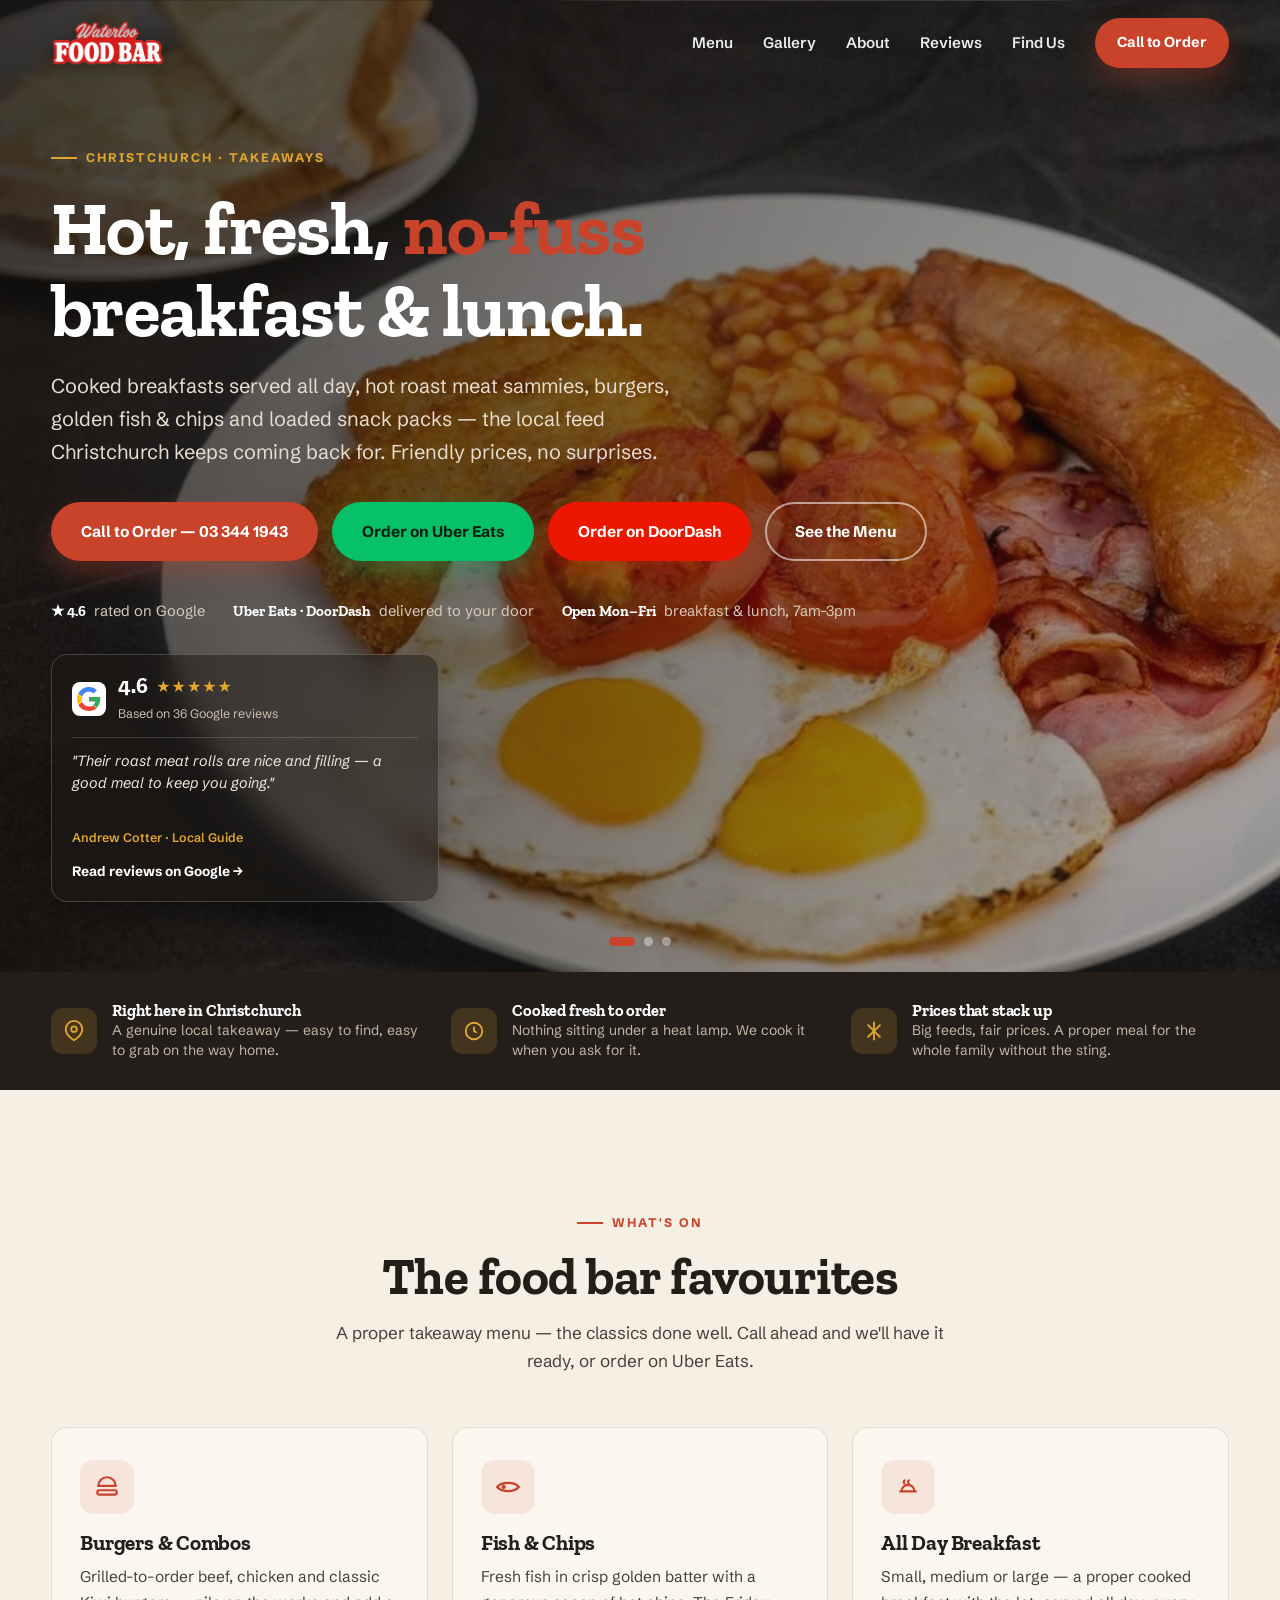
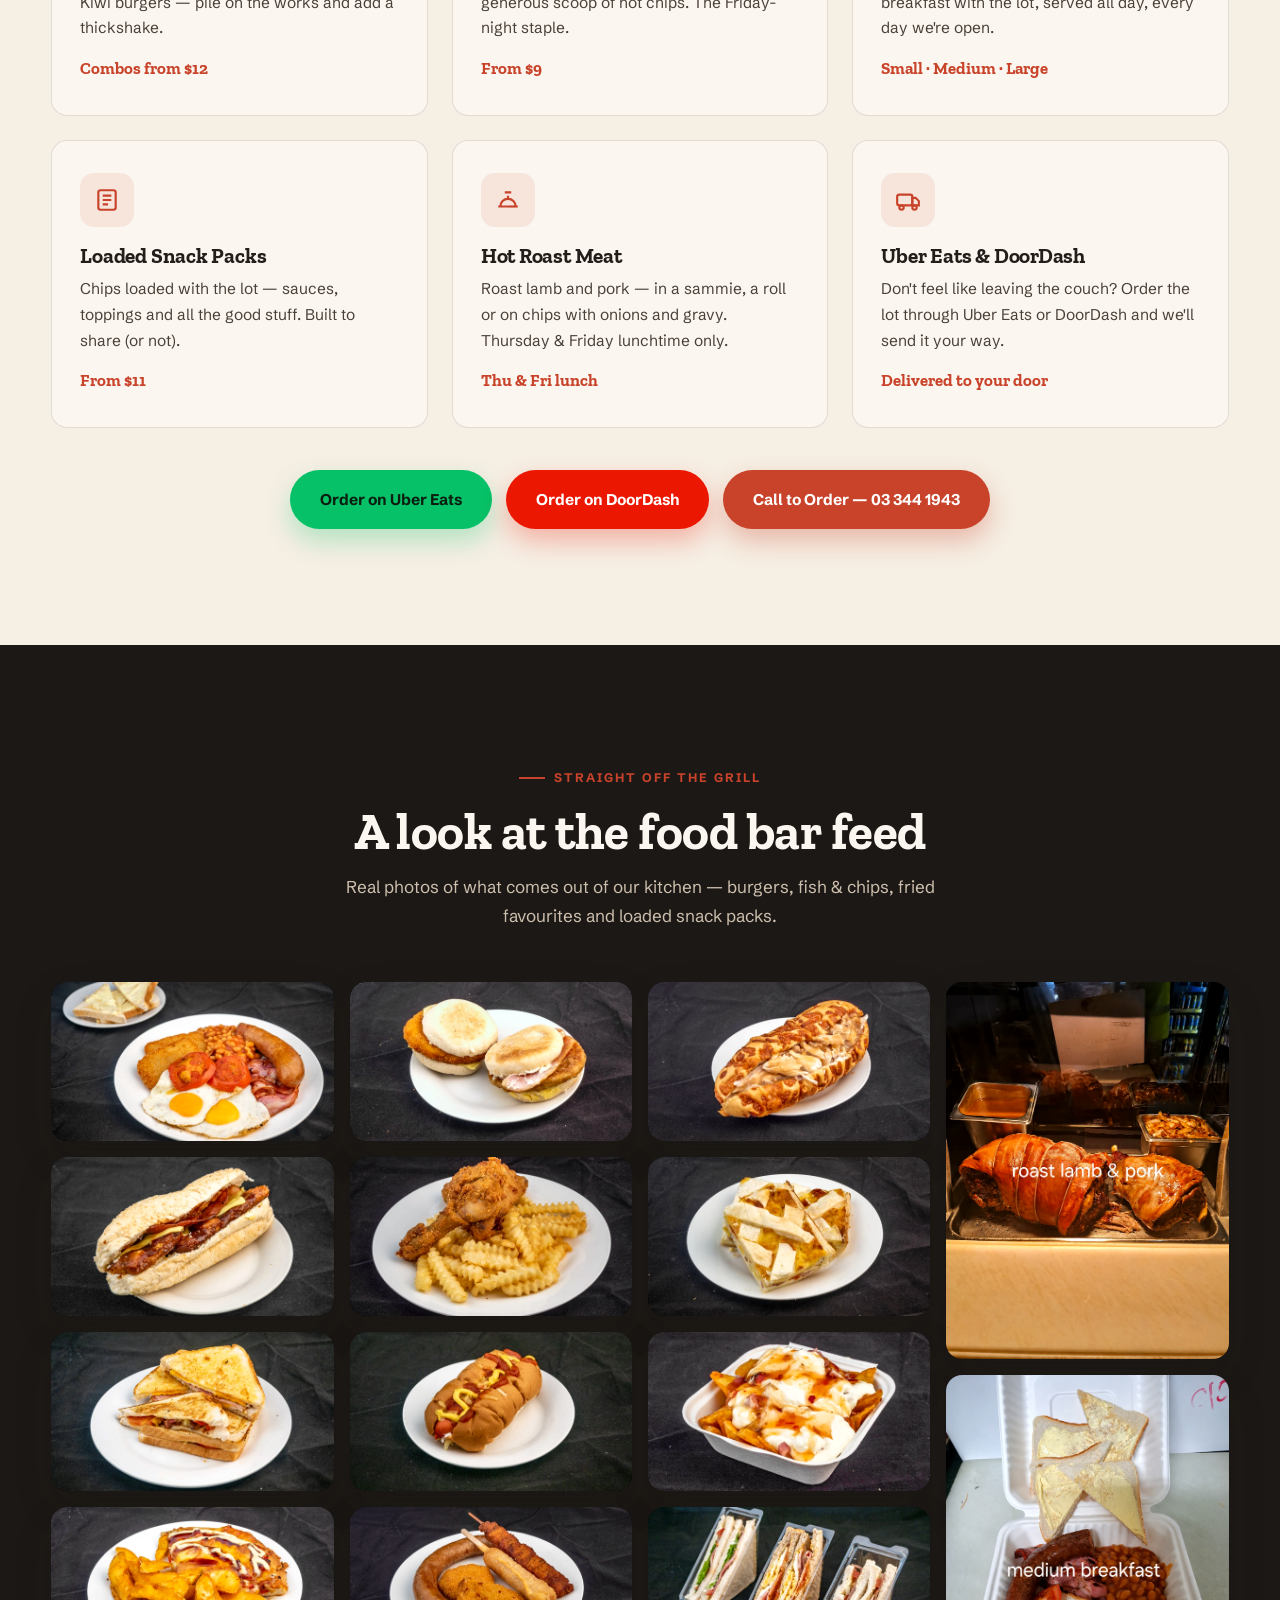
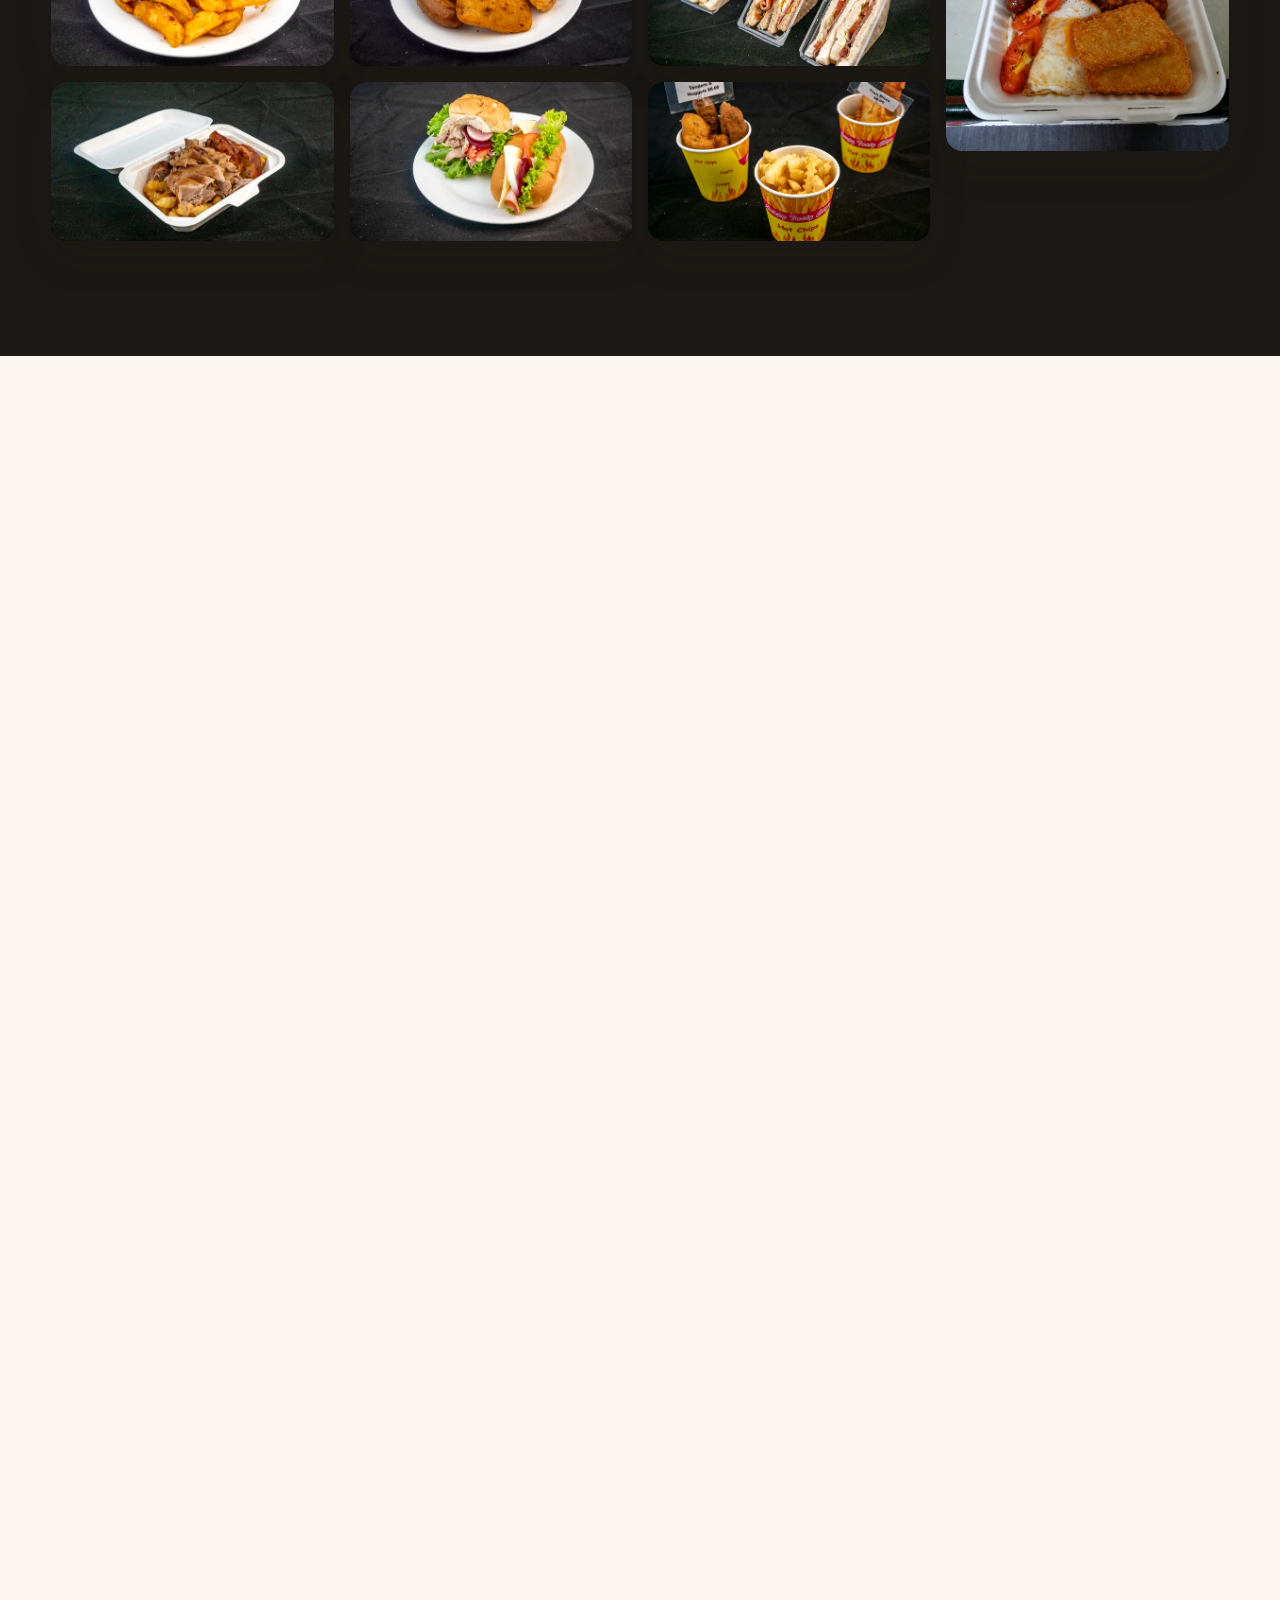
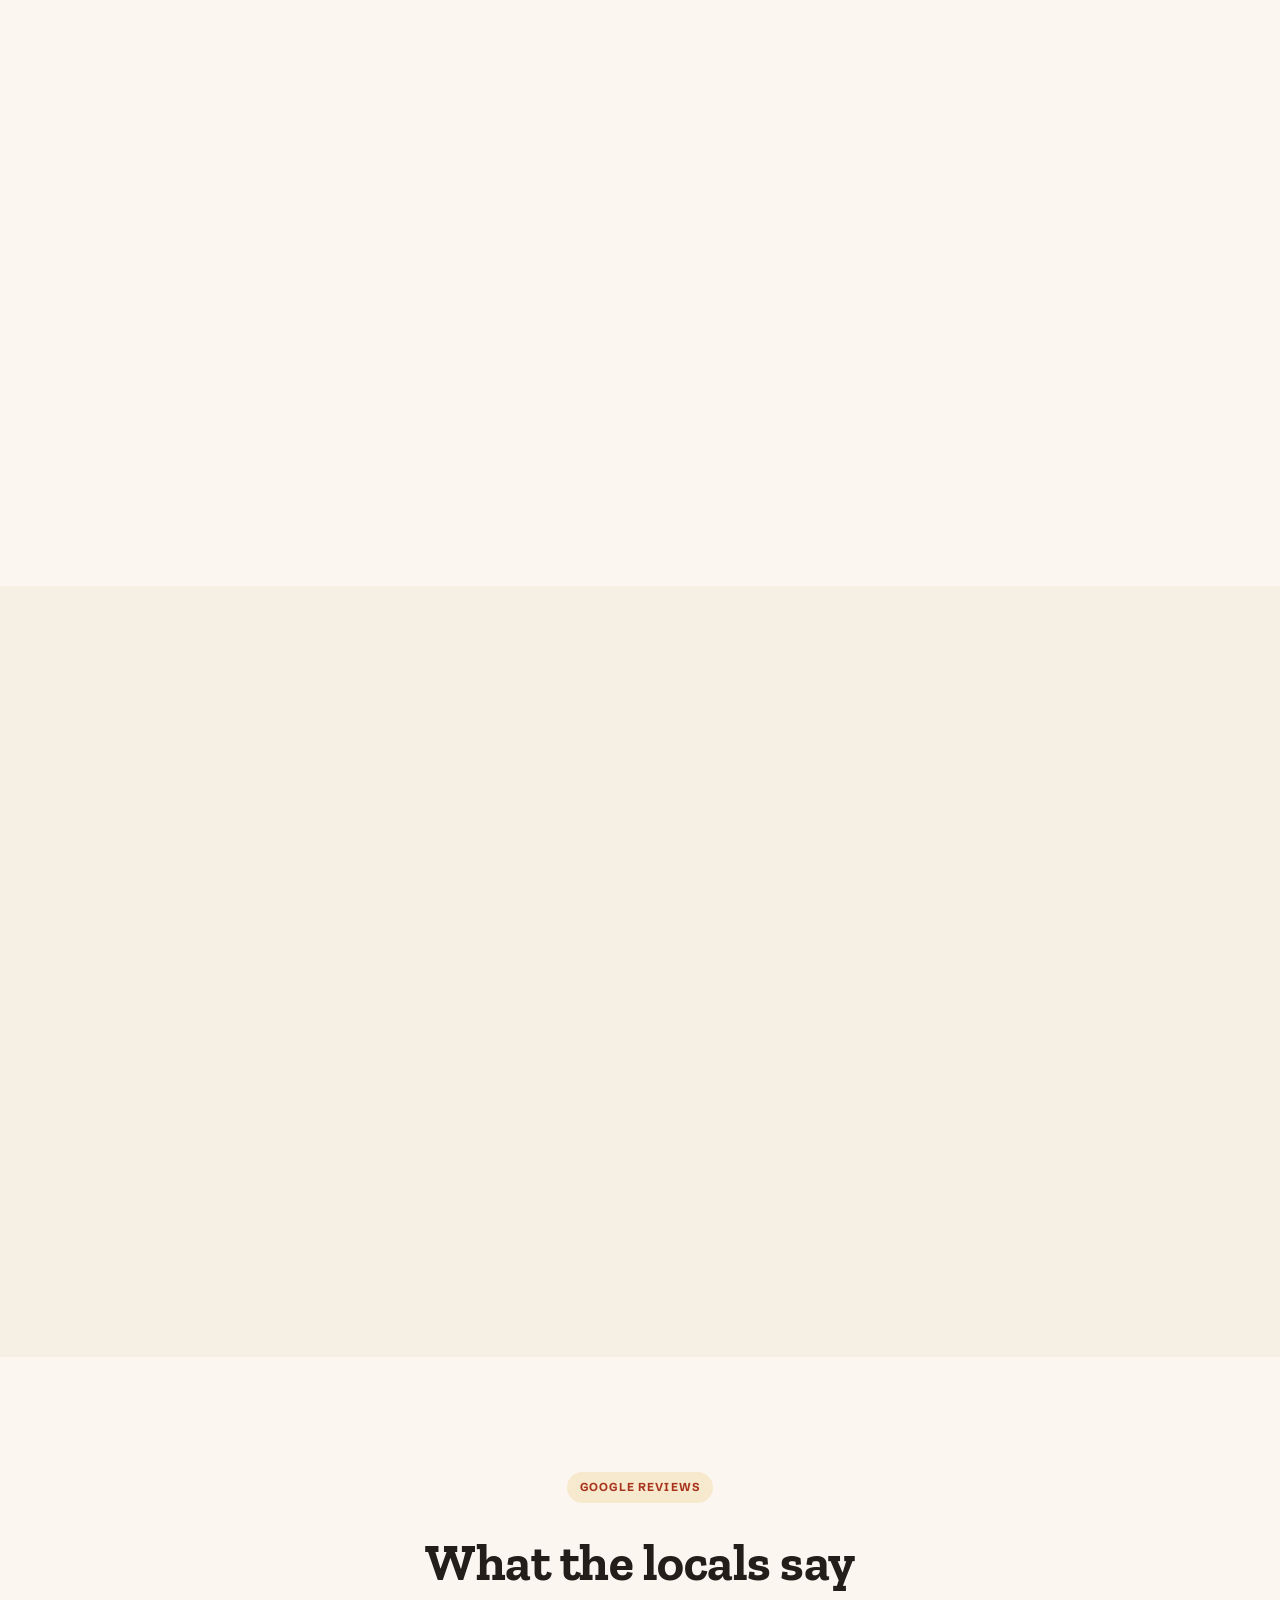
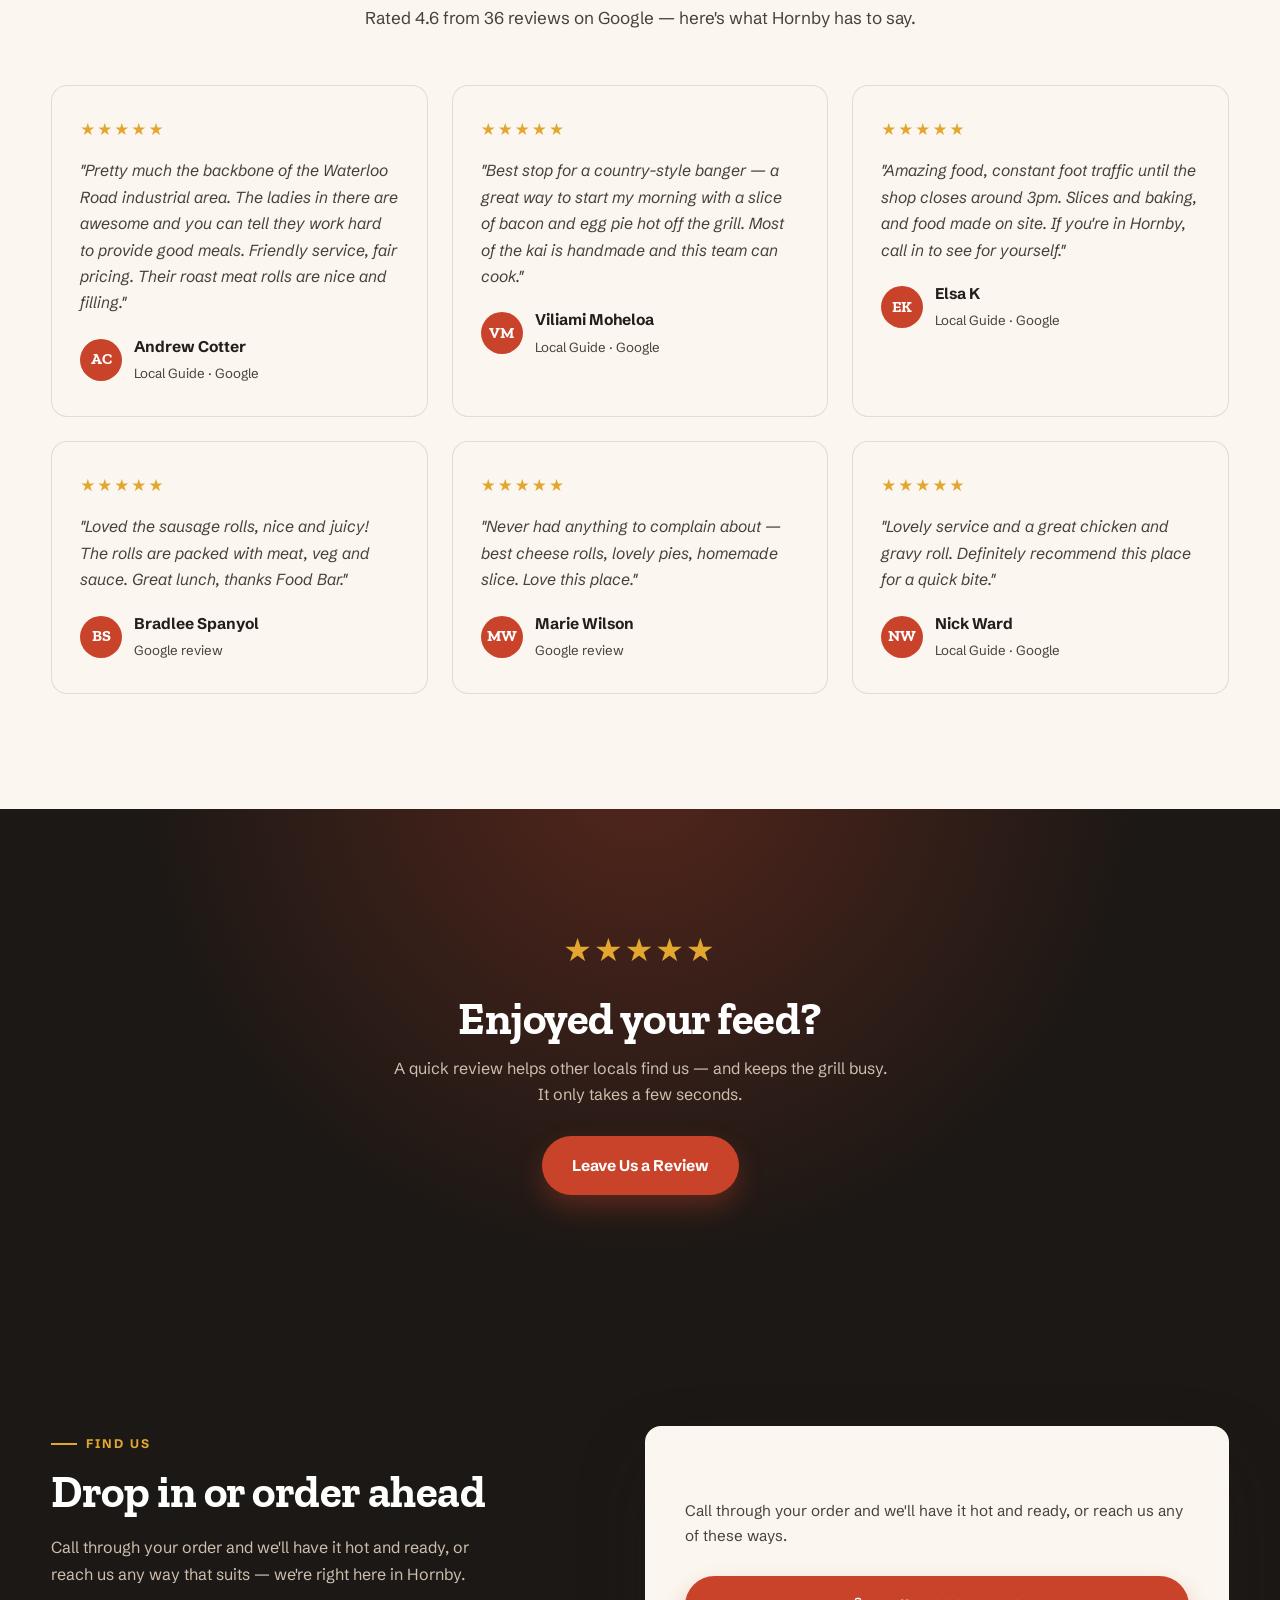
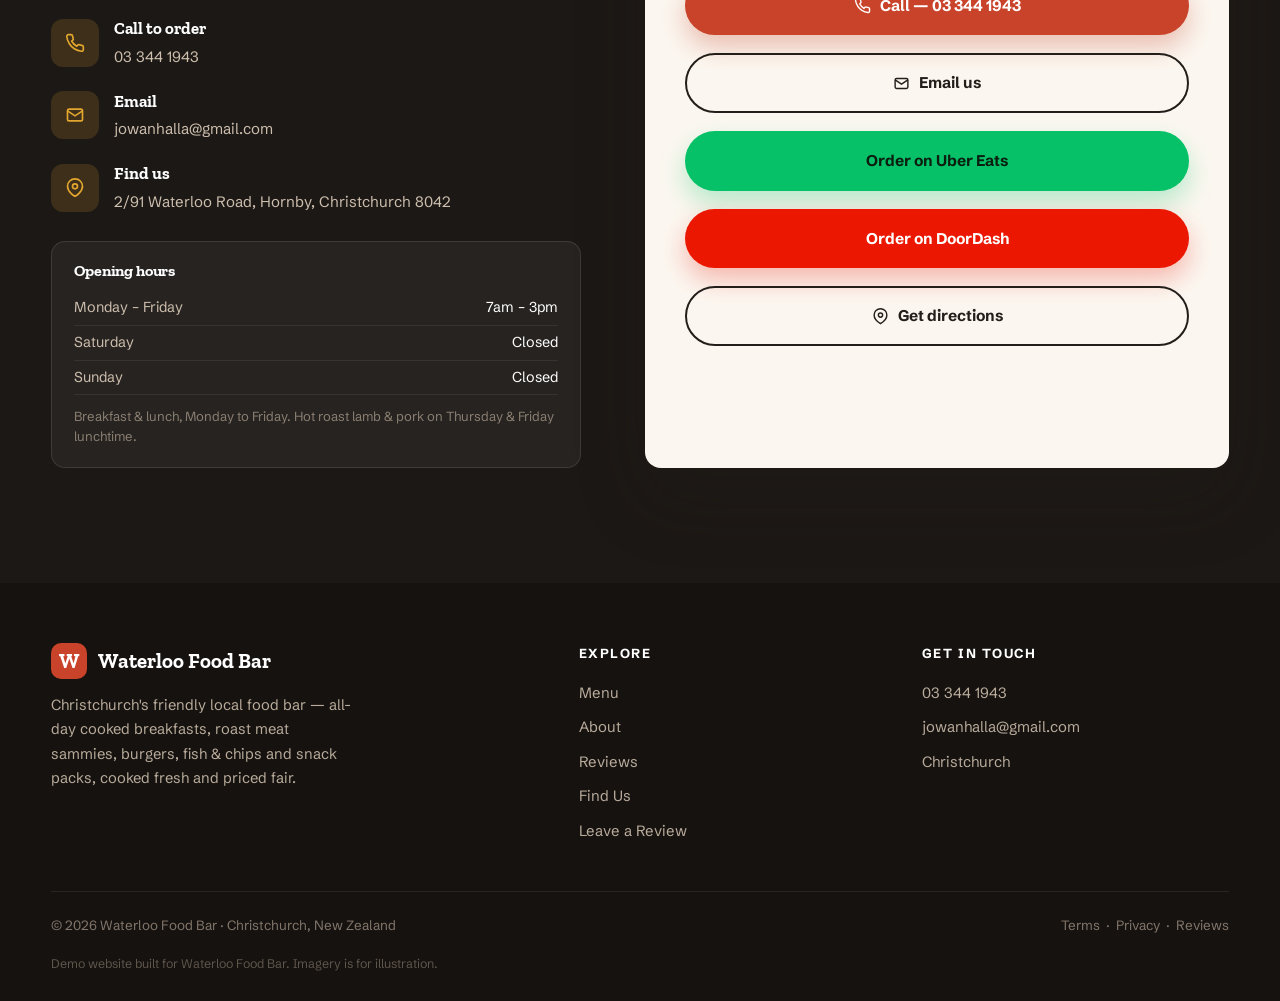
==== index.html @ b8826a1a "Update demo via Claude Code" ====
<!DOCTYPE html>
<html lang="en-NZ">
<head>
<meta charset="UTF-8">
<meta name="viewport" content="width=device-width, initial-scale=1.0">
<title>Waterloo Food Bar | Breakfast &amp; Lunch, Christchurch</title>
<meta name="description" content="Waterloo Food Bar — hot, fresh, no-fuss breakfast &amp; lunch in Christchurch. All-day cooked breakfasts, hot roast meat sammies, burgers, fish &amp; chips and snack packs. Open Mon–Fri 7am–3pm.">
<meta name="theme-color" content="#1c1815">
<!-- Open Graph -->
<meta property="og:type" content="restaurant">
<meta property="og:title" content="Waterloo Food Bar | Takeaways &amp; Burgers, Christchurch">
<meta property="og:description" content="Hot, fresh, well-priced breakfast &amp; lunch in Christchurch. All-day cooked breakfasts, roast meat sammies, burgers, fish &amp; chips and snack packs.">
<meta property="og:image" content="images/food-01.webp">
<link rel="icon" href="data:image/svg+xml,<svg xmlns='http://www.w3.org/2000/svg' viewBox='0 0 100 100'><rect width='100' height='100' rx='22' fill='%23c8432a'/><text x='50' y='70' font-size='62' text-anchor='middle' fill='white' font-family='Georgia,serif' font-weight='700'>W</text></svg>">
<link rel="preconnect" href="https://fonts.googleapis.com">
<link rel="preconnect" href="https://fonts.gstatic.com" crossorigin>
<link href="https://fonts.googleapis.com/css2?family=Zilla+Slab:wght@500;600;700&family=Schibsted+Grotesk:wght@400;500;600;700&display=swap" rel="stylesheet">
<link rel="stylesheet" href="styles.css">
</head>
<body>

<!-- Intro overlay -->
<div id="intro">
  <div class="intro-mark">
    <img src="images/logo.png" alt="Waterloo Food Bar" class="intro-logo">
    <small>Christchurch Takeaways</small>
  </div>
</div>

<!-- Nav -->
<header class="nav">
  <div class="wrap nav-inner">
    <a class="brand" href="index.html"><img src="images/logo.png" alt="Waterloo Food Bar" class="brand-logo"></a>
    <nav class="nav-links">
      <a class="link" href="#menu">Menu</a>
      <a class="link" href="#gallery">Gallery</a>
      <a class="link" href="#about">About</a>
      <a class="link" href="#reviews">Reviews</a>
      <a class="link" href="#contact">Find Us</a>
      <a class="btn btn-primary nav-cta" href="tel:+6433441943">Call to Order</a>
    </nav>
    <button class="nav-toggle" aria-label="Menu"><span></span><span></span><span></span></button>
  </div>
</header>

<!-- Hero -->
<section class="hero">
  <div class="hero-slides">
    <div class="hero-slide active" style="background-image:url('images/food-01.webp')"></div>
    <div class="hero-slide" style="background-image:url('images/food-16.webp')"></div>
    <div class="hero-slide" style="background-image:url('images/food-02.webp')"></div>
  </div>
  <div class="hero-scrim"></div>
  <div class="wrap hero-inner">
    <span class="eyebrow hero-eyebrow">Christchurch · Takeaways</span>
    <h1>Hot, fresh, <em>no-fuss</em> breakfast &amp; lunch.</h1>
    <p class="sub">Cooked breakfasts served all day, hot roast meat sammies, burgers, golden fish &amp; chips and loaded snack packs — the local feed Christchurch keeps coming back for. Friendly prices, no surprises.</p>
    <div class="hero-cta">
      <a class="btn btn-primary" href="tel:+6433441943">Call to Order — 03 344 1943</a>
      <a class="btn btn-ubereats" href="https://www.ubereats.com/nz/store/waterloo-food-bar/wdxeUmMrWpK8HNizEJgYEg" target="_blank" rel="noopener">Order on Uber Eats</a>
      <a class="btn btn-doordash" href="https://www.doordash.com/store/waterloo-food-bar-christchurch-24554022/" target="_blank" rel="noopener">Order on DoorDash</a>
      <a class="btn btn-outline-light" href="#menu">See the Menu</a>
    </div>
    <div class="hero-meta">
      <div><b>★ 4.6</b> &nbsp;rated on Google</div>
      <div><b>Uber Eats · DoorDash</b> &nbsp;delivered to your door</div>
      <div><b>Open Mon–Fri</b> &nbsp;breakfast &amp; lunch, 7am–3pm</div>
    </div>
    <div class="hero-gwidget">
      <div class="gw-head">
        <span class="gw-g" aria-hidden="true"><svg viewBox="0 0 48 48"><path fill="#4285F4" d="M24 9.5c3.5 0 6.6 1.2 9 3.6l6.7-6.7C35.6 2.4 30.2 0 24 0 14.6 0 6.4 5.4 2.5 13.3l7.8 6C12.2 13.2 17.6 9.5 24 9.5z"/><path fill="#34A853" d="M46.5 24.5c0-1.6-.1-3.1-.4-4.5H24v9h12.7c-.5 2.9-2.1 5.3-4.5 7l7 5.4C43.6 37 46.5 31.3 46.5 24.5z"/><path fill="#FBBC05" d="M10.3 28.3c-.5-1.4-.8-2.9-.8-4.3s.3-3 .8-4.3l-7.8-6C.9 16.9 0 20.3 0 24s.9 7.1 2.5 10.3l7.8-6z"/><path fill="#EA4335" d="M24 48c6.2 0 11.4-2 15.2-5.5l-7-5.4c-2 1.3-4.6 2.1-8.2 2.1-6.4 0-11.8-3.7-13.7-9l-7.8 6C6.4 42.6 14.6 48 24 48z"/></svg></span>
        <div>
          <div class="gw-top"><b>4.6</b><span class="gw-stars">★★★★★</span></div>
          <span class="gw-sub">Based on 36 Google reviews</span>
        </div>
      </div>
      <p class="gw-quote" id="gwQuote">"Their roast meat rolls are nice and filling — a good meal to keep you going."</p>
      <div class="gw-by" id="gwBy">Andrew Cotter · Local Guide</div>
      <a class="gw-cta" href="https://www.google.com/search?q=Waterloo+Food+Bar+Hornby+Christchurch+reviews" target="_blank" rel="noopener">Read reviews on Google →</a>
    </div>
  </div>
  <div class="scroll-dots">
    <button class="on" aria-label="Slide 1"></button>
    <button aria-label="Slide 2"></button>
    <button aria-label="Slide 3"></button>
  </div>
</section>

<!-- Trust strip -->
<div class="trust">
  <div class="wrap trust-grid">
    <div class="trust-item">
      <div class="ic"><svg width="22" height="22" viewBox="0 0 24 24" fill="none" stroke="currentColor" stroke-width="2"><path d="M21 10c0 7-9 12-9 12s-9-5-9-12a9 9 0 0 1 18 0z"/><circle cx="12" cy="10" r="3"/></svg></div>
      <div><h4>Right here in Christchurch</h4><p>A genuine local takeaway — easy to find, easy to grab on the way home.</p></div>
    </div>
    <div class="trust-item">
      <div class="ic"><svg width="22" height="22" viewBox="0 0 24 24" fill="none" stroke="currentColor" stroke-width="2"><circle cx="12" cy="12" r="9"/><path d="M12 7v5l3 2"/></svg></div>
      <div><h4>Cooked fresh to order</h4><p>Nothing sitting under a heat lamp. We cook it when you ask for it.</p></div>
    </div>
    <div class="trust-item">
      <div class="ic"><svg width="22" height="22" viewBox="0 0 24 24" fill="none" stroke="currentColor" stroke-width="2"><path d="M12 2v20M5 5l14 14M19 5L5 19"/></svg></div>
      <div><h4>Prices that stack up</h4><p>Big feeds, fair prices. A proper meal for the whole family without the sting.</p></div>
    </div>
  </div>
</div>

<!-- Services / Menu -->
<section class="section bg-bone" id="menu">
  <div class="wrap">
    <div class="sec-head center reveal">
      <span class="eyebrow">What's on</span>
      <h2>The food bar favourites</h2>
      <p>A proper takeaway menu — the classics done well. Call ahead and we'll have it ready, or order on Uber Eats.</p>
    </div>
    <div class="svc-grid">
      <article class="svc-card reveal">
        <div class="svc-ic"><svg width="26" height="26" viewBox="0 0 24 24" fill="none" stroke="currentColor" stroke-width="2"><path d="M3 11h18M4 11a8 8 0 0 1 16 0M5 15h14a2 2 0 0 1 0 4H5a2 2 0 0 1 0-4z"/></svg></div>
        <h3>Burgers &amp; Combos</h3>
        <p>Grilled-to-order beef, chicken and classic Kiwi burgers — pile on the works and add a thickshake.</p>
        <div class="price">Combos from $12</div>
      </article>
      <article class="svc-card reveal">
        <div class="svc-ic"><svg width="26" height="26" viewBox="0 0 24 24" fill="none" stroke="currentColor" stroke-width="2"><path d="M2 12c4-5 16-5 20 0-4 5-16 5-20 0z"/><circle cx="8" cy="12" r="1"/></svg></div>
        <h3>Fish &amp; Chips</h3>
        <p>Fresh fish in crisp golden batter with a generous scoop of hot chips. The Friday-night staple.</p>
        <div class="price">From $9</div>
      </article>
      <article class="svc-card reveal">
        <div class="svc-ic"><svg width="26" height="26" viewBox="0 0 24 24" fill="none" stroke="currentColor" stroke-width="2"><path d="M4 16h16M6 16a6 6 0 0 1 12 0"/><path d="M9 5c0 1.2-1 1.2-1 2.4s1 1.2 1 2.4M13 5c0 1.2-1 1.2-1 2.4s1 1.2 1 2.4"/></svg></div>
        <h3>All Day Breakfast</h3>
        <p>Small, medium or large — a proper cooked breakfast with the lot, served all day, every day we're open.</p>
        <div class="price">Small · Medium · Large</div>
      </article>
      <article class="svc-card reveal">
        <div class="svc-ic"><svg width="26" height="26" viewBox="0 0 24 24" fill="none" stroke="currentColor" stroke-width="2"><rect x="4" y="3" width="16" height="18" rx="2"/><path d="M8 8h8M8 12h8M8 16h5"/></svg></div>
        <h3>Loaded Snack Packs</h3>
        <p>Chips loaded with the lot — sauces, toppings and all the good stuff. Built to share (or not).</p>
        <div class="price">From $11</div>
      </article>
      <article class="svc-card reveal">
        <div class="svc-ic"><svg width="26" height="26" viewBox="0 0 24 24" fill="none" stroke="currentColor" stroke-width="2"><path d="M3 18h18"/><path d="M5 18c0-4 3-7 7-7s7 3 7 7"/><path d="M12 11V8M9 5h6"/></svg></div>
        <h3>Hot Roast Meat</h3>
        <p>Roast lamb and pork — in a sammie, a roll or on chips with onions and gravy. Thursday &amp; Friday lunchtime only.</p>
        <div class="price">Thu &amp; Fri lunch</div>
      </article>
      <article class="svc-card reveal">
        <div class="svc-ic"><svg width="26" height="26" viewBox="0 0 24 24" fill="none" stroke="currentColor" stroke-width="2"><rect x="2" y="7" width="14" height="10" rx="2"/><path d="M16 10h3l3 3v4h-6z"/><circle cx="6" cy="19" r="2"/><circle cx="18" cy="19" r="2"/></svg></div>
        <h3>Uber Eats &amp; DoorDash</h3>
        <p>Don't feel like leaving the couch? Order the lot through Uber Eats or DoorDash and we'll send it your way.</p>
        <div class="price">Delivered to your door</div>
      </article>
    </div>
    <div class="menu-cta reveal">
      <a class="btn btn-ubereats" href="https://www.ubereats.com/nz/store/waterloo-food-bar/wdxeUmMrWpK8HNizEJgYEg" target="_blank" rel="noopener">Order on Uber Eats</a>
      <a class="btn btn-doordash" href="https://www.doordash.com/store/waterloo-food-bar-christchurch-24554022/" target="_blank" rel="noopener">Order on DoorDash</a>
      <a class="btn btn-primary" href="tel:+6433441943">Call to Order — 03 344 1943</a>
    </div>
  </div>
</section>

<!-- Gallery -->
<section class="section bg-dark" id="gallery">
  <div class="wrap">
    <div class="sec-head center reveal">
      <span class="eyebrow">Straight off the grill</span>
      <h2>A look at the food bar feed</h2>
      <p>Real photos of what comes out of our kitchen — burgers, fish &amp; chips, fried favourites and loaded snack packs.</p>
    </div>
    <div class="gallery-grid">
      <figure class="gallery-item reveal"><img src="images/food-01.webp" alt="Loaded takeaway from Waterloo Food Bar" width="1194" height="672" loading="lazy"></figure>
      <figure class="gallery-item reveal"><img src="images/food-02.webp" alt="Takeaway feed from Waterloo Food Bar" width="1194" height="672" loading="lazy"></figure>
      <figure class="gallery-item reveal"><img src="images/food-03.webp" alt="Takeaway feed from Waterloo Food Bar" width="1194" height="672" loading="lazy"></figure>
      <figure class="gallery-item reveal"><img src="images/food-04.webp" alt="Takeaway feed from Waterloo Food Bar" width="1194" height="672" loading="lazy"></figure>
      <figure class="gallery-item reveal"><img src="images/food-05.webp" alt="Takeaway feed from Waterloo Food Bar" width="1194" height="672" loading="lazy"></figure>
      <figure class="gallery-item reveal"><img src="images/food-06.webp" alt="Takeaway feed from Waterloo Food Bar" width="1194" height="672" loading="lazy"></figure>
      <figure class="gallery-item reveal"><img src="images/food-07.webp" alt="Takeaway feed from Waterloo Food Bar" width="1194" height="672" loading="lazy"></figure>
      <figure class="gallery-item reveal"><img src="images/food-08.webp" alt="Takeaway feed from Waterloo Food Bar" width="1194" height="672" loading="lazy"></figure>
      <figure class="gallery-item reveal"><img src="images/food-09.webp" alt="Takeaway feed from Waterloo Food Bar" width="1194" height="672" loading="lazy"></figure>
      <figure class="gallery-item reveal"><img src="images/food-10.webp" alt="Takeaway feed from Waterloo Food Bar" width="1194" height="672" loading="lazy"></figure>
      <figure class="gallery-item reveal"><img src="images/food-11.webp" alt="Takeaway feed from Waterloo Food Bar" width="1194" height="672" loading="lazy"></figure>
      <figure class="gallery-item reveal"><img src="images/food-12.webp" alt="Fish and chips from Waterloo Food Bar" width="1194" height="672" loading="lazy"></figure>
      <figure class="gallery-item reveal"><img src="images/food-13.webp" alt="Takeaway feed from Waterloo Food Bar" width="1194" height="672" loading="lazy"></figure>
      <figure class="gallery-item reveal"><img src="images/food-14.webp" alt="Takeaway feed from Waterloo Food Bar" width="1194" height="672" loading="lazy"></figure>
      <figure class="gallery-item reveal"><img src="images/food-15.webp" alt="Takeaway feed from Waterloo Food Bar" width="1194" height="672" loading="lazy"></figure>
      <figure class="gallery-item reveal"><img src="images/food-16.webp" alt="Hot roast lamb and pork at Waterloo Food Bar" width="1194" height="672" loading="lazy"></figure>
      <figure class="gallery-item reveal"><img src="images/food-17.webp" alt="Medium cooked breakfast from Waterloo Food Bar" width="1194" height="672" loading="lazy"></figure>
    </div>
  </div>
</section>

<!-- About -->
<section class="section bg-cream" id="about">
  <div class="wrap about-grid">
    <div class="about-media reveal">
      <img src="images/storefront.jpg" alt="The Waterloo Food Bar shopfront on Waterloo Road, Hornby, Christchurch" width="1200" height="1600" loading="lazy" style="object-position:center 30%">
      <div class="about-tag"><b>Mon–Fri</b><span>breakfast &amp; lunch · 7am–3pm</span></div>
    </div>
    <div class="about-copy reveal">
      <span class="eyebrow">Our story</span>
      <h2>Your friendly local food bar</h2>
      <p>Waterloo Food Bar is a Christchurch food bar run on a simple idea: good food, cooked fresh, at prices that don't make you wince. No fancy fuss — just the cooked breakfasts, roast meat sammies, burgers and chips the neighbourhood actually wants.</p>
      <p>Jo and the team know most regulars by their order. Phone ahead and it'll be hot and bagged when you walk in, or order through Uber Eats and we'll bring it to you.</p>
      <ul class="checklist">
        <li><span class="tick">✓</span> Family-run and proudly local to Christchurch</li>
        <li><span class="tick">✓</span> Everything cooked fresh to order — never reheated</li>
        <li><span class="tick">✓</span> Generous portions at honest, everyday prices</li>
      </ul>
      <div style="margin-top:26px">
        <a class="btn btn-ghost" href="#contact">Find Us &amp; Hours</a>
      </div>
    </div>
  </div>
</section>

<!-- Crew -->
<section class="section bg-bone">
  <div class="wrap">
    <div class="sec-head center reveal">
      <span class="badge">Example team</span>
      <h2>The crew behind the counter</h2>
      <p>The friendly faces keeping the grill hot and your order moving. (Sample roles for this demo.)</p>
    </div>
    <div class="crew-grid">
      <article class="crew-card reveal">
        <div class="avatar">JO</div>
        <h3>Jo</h3>
        <div class="role">Owner / Operator</div>
        <p>Runs the show and greets the regulars. Make sure every order leaves hot, right and good value.</p>
      </article>
      <article class="crew-card reveal">
        <div class="avatar">GR</div>
        <h3>The Grill</h3>
        <div class="role">Cooks</div>
        <p>The hands on the burgers, fryer and chips — cooking fresh to order all day, every day.</p>
      </article>
      <article class="crew-card reveal">
        <div class="avatar">FC</div>
        <h3>Front Counter</h3>
        <div class="role">Service &amp; Orders</div>
        <p>Takes your call, bags the order and keeps the queue moving. Quick, friendly, sorted.</p>
      </article>
    </div>
  </div>
</section>

<!-- Reviews -->
<section class="section bg-cream" id="reviews">
  <div class="wrap">
    <div class="sec-head center reveal">
      <span class="badge">Google reviews</span>
      <h2>What the locals say</h2>
      <p>Rated 4.6 from 36 reviews on Google — here's what Hornby has to say.</p>
    </div>
    <div class="rev-grid">
      <article class="rev-card reveal">
        <div class="stars">★★★★★</div>
        <p>"Pretty much the backbone of the Waterloo Road industrial area. The ladies in there are awesome and you can tell they work hard to provide good meals. Friendly service, fair pricing. Their roast meat rolls are nice and filling."</p>
        <div class="rev-who"><div class="ra">AC</div><div><b>Andrew Cotter</b><span>Local Guide · Google</span></div></div>
      </article>
      <article class="rev-card reveal">
        <div class="stars">★★★★★</div>
        <p>"Best stop for a country-style banger — a great way to start my morning with a slice of bacon and egg pie hot off the grill. Most of the kai is handmade and this team can cook."</p>
        <div class="rev-who"><div class="ra">VM</div><div><b>Viliami Moheloa</b><span>Local Guide · Google</span></div></div>
      </article>
      <article class="rev-card reveal">
        <div class="stars">★★★★★</div>
        <p>"Amazing food, constant foot traffic until the shop closes around 3pm. Slices and baking, and food made on site. If you're in Hornby, call in to see for yourself."</p>
        <div class="rev-who"><div class="ra">EK</div><div><b>Elsa K</b><span>Local Guide · Google</span></div></div>
      </article>
      <article class="rev-card reveal">
        <div class="stars">★★★★★</div>
        <p>"Loved the sausage rolls, nice and juicy! The rolls are packed with meat, veg and sauce. Great lunch, thanks Food Bar."</p>
        <div class="rev-who"><div class="ra">BS</div><div><b>Bradlee Spanyol</b><span>Google review</span></div></div>
      </article>
      <article class="rev-card reveal">
        <div class="stars">★★★★★</div>
        <p>"Never had anything to complain about — best cheese rolls, lovely pies, homemade slice. Love this place."</p>
        <div class="rev-who"><div class="ra">MW</div><div><b>Marie Wilson</b><span>Google review</span></div></div>
      </article>
      <article class="rev-card reveal">
        <div class="stars">★★★★★</div>
        <p>"Lovely service and a great chicken and gravy roll. Definitely recommend this place for a quick bite."</p>
        <div class="rev-who"><div class="ra">NW</div><div><b>Nick Ward</b><span>Local Guide · Google</span></div></div>
      </article>
    </div>
  </div>
</section>

<!-- Review funnel banner -->
<section class="section funnel">
  <div class="wrap">
    <div class="stars reveal">★★★★★</div>
    <h2 class="reveal">Enjoyed your feed?</h2>
    <p class="reveal">A quick review helps other locals find us — and keeps the grill busy. It only takes a few seconds.</p>
    <a class="btn btn-primary reveal" href="https://www.google.com/search?q=Waterloo+Food+Bar+Hornby+Christchurch+reviews" target="_blank" rel="noopener">Leave Us a Review</a>
  </div>
</section>

<!-- Contact -->
<section class="section bg-dark" id="contact">
  <div class="wrap contact-grid">
    <div class="contact-info reveal">
      <span class="eyebrow hero-eyebrow">Find us</span>
      <h2>Drop in or order ahead</h2>
      <p>Call through your order and we'll have it hot and ready, or reach us any way that suits — we're right here in Hornby.</p>
      <div class="cinfo-row">
        <div class="ic"><svg width="20" height="20" viewBox="0 0 24 24" fill="none" stroke="currentColor" stroke-width="2"><path d="M22 16.92v3a2 2 0 0 1-2.18 2 19.79 19.79 0 0 1-8.63-3.07 19.5 19.5 0 0 1-6-6 19.79 19.79 0 0 1-3.07-8.67A2 2 0 0 1 4.11 2h3a2 2 0 0 1 2 1.72c.13.96.36 1.9.7 2.81a2 2 0 0 1-.45 2.11L8.09 9.91a16 16 0 0 0 6 6l1.27-1.27a2 2 0 0 1 2.11-.45c.91.34 1.85.57 2.81.7A2 2 0 0 1 22 16.92z"/></svg></div>
        <div><b>Call to order</b><a href="tel:+6433441943">03 344 1943</a></div>
      </div>
      <div class="cinfo-row">
        <div class="ic"><svg width="20" height="20" viewBox="0 0 24 24" fill="none" stroke="currentColor" stroke-width="2"><rect x="3" y="5" width="18" height="14" rx="2"/><path d="m3 7 9 6 9-6"/></svg></div>
        <div><b>Email</b><a href="mailto:jowanhalla@gmail.com">jowanhalla@gmail.com</a></div>
      </div>
      <div class="cinfo-row">
        <div class="ic"><svg width="20" height="20" viewBox="0 0 24 24" fill="none" stroke="currentColor" stroke-width="2"><path d="M21 10c0 7-9 12-9 12s-9-5-9-12a9 9 0 0 1 18 0z"/><circle cx="12" cy="10" r="3"/></svg></div>
        <div><b>Find us</b><span>2/91 Waterloo Road, Hornby, Christchurch 8042</span></div>
      </div>
      <div class="hours-card">
        <h4>Opening hours</h4>
        <div class="hours-row"><span>Monday – Friday</span><span>7am – 3pm</span></div>
        <div class="hours-row"><span>Saturday</span><span>Closed</span></div>
        <div class="hours-row"><span>Sunday</span><span>Closed</span></div>
        <p style="margin-top:12px;font-size:0.82rem;color:#8a7f72;line-height:1.5">Breakfast &amp; lunch, Monday to Friday. Hot roast lamb &amp; pork on Thursday &amp; Friday lunchtime.</p>
      </div>
    </div>

    <div class="form-card reveal">
      <h3>Order or get in touch</h3>
      <p class="fc-sub">Call through your order and we'll have it hot and ready, or reach us any of these ways.</p>
      <div class="contact-actions">
        <a class="btn btn-primary" href="tel:+6433441943"><svg width="17" height="17" viewBox="0 0 24 24" fill="none" stroke="currentColor" stroke-width="2"><path d="M22 16.92v3a2 2 0 0 1-2.18 2 19.79 19.79 0 0 1-8.63-3.07 19.5 19.5 0 0 1-6-6 19.79 19.79 0 0 1-3.07-8.67A2 2 0 0 1 4.11 2h3a2 2 0 0 1 2 1.72c.13.96.36 1.9.7 2.81a2 2 0 0 1-.45 2.11L8.09 9.91a16 16 0 0 0 6 6l1.27-1.27a2 2 0 0 1 2.11-.45c.91.34 1.85.57 2.81.7A2 2 0 0 1 22 16.92z"/></svg>Call — 03 344 1943</a>
        <a class="btn btn-ghost" href="mailto:jowanhalla@gmail.com"><svg width="17" height="17" viewBox="0 0 24 24" fill="none" stroke="currentColor" stroke-width="2"><rect x="3" y="5" width="18" height="14" rx="2"/><path d="m3 7 9 6 9-6"/></svg>Email us</a>
        <a class="btn btn-ubereats" href="https://www.ubereats.com/nz/store/waterloo-food-bar/wdxeUmMrWpK8HNizEJgYEg" target="_blank" rel="noopener">Order on Uber Eats</a>
        <a class="btn btn-doordash" href="https://www.doordash.com/store/waterloo-food-bar-christchurch-24554022/" target="_blank" rel="noopener">Order on DoorDash</a>
        <a class="btn btn-ghost" href="https://www.google.com/maps/dir/?api=1&amp;destination=Waterloo+Food+Bar+2%2F91+Waterloo+Road+Hornby+Christchurch" target="_blank" rel="noopener"><svg width="17" height="17" viewBox="0 0 24 24" fill="none" stroke="currentColor" stroke-width="2"><path d="M21 10c0 7-9 12-9 12s-9-5-9-12a9 9 0 0 1 18 0z"/><circle cx="12" cy="10" r="3"/></svg>Get directions</a>
      </div>
    </div>
  </div>
</section>

<!-- Footer -->
<footer class="foot">
  <div class="wrap">
    <div class="foot-grid">
      <div class="foot-col">
        <div class="foot-brand"><span class="dot">W</span> Waterloo Food Bar</div>
        <p>Christchurch's friendly local food bar — all-day cooked breakfasts, roast meat sammies, burgers, fish &amp; chips and snack packs, cooked fresh and priced fair.</p>
      </div>
      <div class="foot-col">
        <h5>Explore</h5>
        <a href="#menu">Menu</a>
        <a href="#about">About</a>
        <a href="#reviews">Reviews</a>
        <a href="#contact">Find Us</a>
        <a href="review.html">Leave a Review</a>
      </div>
      <div class="foot-col">
        <h5>Get in touch</h5>
        <a href="tel:+6433441943">03 344 1943</a>
        <a href="mailto:jowanhalla@gmail.com">jowanhalla@gmail.com</a>
        <a href="#contact">Christchurch</a>
      </div>
    </div>
    <div class="foot-bottom">
      <span>© <span class="js-year">2026</span> Waterloo Food Bar · Christchurch, New Zealand</span>
      <span>
        <a href="terms.html">Terms</a> &nbsp;·&nbsp;
        <a href="privacy.html">Privacy</a> &nbsp;·&nbsp;
        <a href="review.html">Reviews</a>
      </span>
    </div>
    <p style="margin-top:18px;font-size:0.78rem;color:#5e554b">Demo website built for Waterloo Food Bar. Imagery is for illustration.</p>
  </div>
</footer>

<script src="main.js"></script>
</body>
</html>
---- styles.css ----
/* Waterloo Food Bar — Crafted archetype
   Display: Zilla Slab  |  Body: Schibsted Grotesk
   Warm appetising takeaway theme, Christchurch NZ */

:root {
  --bone: #f6efe4;
  --cream: #fbf7f0;
  --ink: #241e1b;
  --ink-soft: #4a4039;
  --char: #1c1815;
  --paprika: #c8432a;
  --paprika-dark: #a8341e;
  --mustard: #e3a72f;
  --line: rgba(36, 30, 27, 0.12);
  --card-radius: 16px;
  --shadow-sm: 0 2px 8px rgba(36, 30, 27, 0.06);
  --shadow-md: 0 16px 40px rgba(36, 30, 27, 0.12);
  --shadow-lg: 0 30px 70px rgba(36, 30, 27, 0.22);
  --maxw: 1180px;
  --img-treat: saturate(1.05) contrast(1.03);
}

* { margin: 0; padding: 0; box-sizing: border-box; }

html { scroll-behavior: smooth; }

body {
  font-family: 'Schibsted Grotesk', system-ui, sans-serif;
  color: var(--ink);
  background: var(--bone);
  line-height: 1.65;
  -webkit-font-smoothing: antialiased;
  overflow-x: hidden;
}

h1, h2, h3, h4 {
  font-family: 'Zilla Slab', Georgia, serif;
  font-weight: 700;
  line-height: 1.08;
  letter-spacing: -0.01em;
  color: var(--ink);
}

a { color: inherit; text-decoration: none; }
img { display: block; max-width: 100%; }

.wrap { width: min(92%, var(--maxw)); margin: 0 auto; }

.eyebrow {
  display: inline-flex;
  align-items: center;
  gap: 9px;
  font-family: 'Schibsted Grotesk', sans-serif;
  font-weight: 700;
  font-size: 0.78rem;
  letter-spacing: 0.16em;
  text-transform: uppercase;
  color: var(--paprika);
}
.eyebrow::before {
  content: "";
  width: 26px; height: 2px;
  background: var(--paprika);
  display: inline-block;
}

.section { padding: clamp(64px, 9vw, 120px) 0; }
.bg-bone { background: var(--bone); }
.bg-cream { background: var(--cream); }
.bg-dark { background: var(--char); color: #f3ece1; }
.bg-dark h1, .bg-dark h2, .bg-dark h3 { color: #fbf7f0; }

.sec-head { max-width: 640px; margin-bottom: 52px; }
.sec-head.center { margin-inline: auto; text-align: center; }
.sec-head h2 { font-size: clamp(2rem, 4.4vw, 3.2rem); margin: 16px 0 14px; }
.sec-head p { color: var(--ink-soft); font-size: 1.07rem; }
.bg-dark .sec-head p { color: #cdbfae; }

/* Buttons */
.btn {
  display: inline-flex; align-items: center; gap: 9px;
  font-family: 'Schibsted Grotesk', sans-serif;
  font-weight: 700; font-size: 0.97rem;
  padding: 15px 28px; border-radius: 999px;
  cursor: pointer; border: 2px solid transparent;
  transition: transform .25s ease, box-shadow .25s ease, background .25s ease, color .25s ease;
  white-space: nowrap;
}
.btn-primary { background: var(--paprika); color: #fff; box-shadow: 0 12px 26px rgba(200, 67, 42, 0.32); }
.btn-primary:hover { background: var(--paprika-dark); transform: translateY(-3px); box-shadow: 0 18px 34px rgba(200, 67, 42, 0.42); }
.btn-ghost { background: transparent; color: var(--ink); border-color: var(--ink); }
.btn-ghost:hover { background: var(--ink); color: var(--bone); transform: translateY(-3px); }
.btn-light { background: #fff; color: var(--ink); }
.btn-light:hover { transform: translateY(-3px); box-shadow: var(--shadow-md); }
.btn-outline-light { background: transparent; border-color: rgba(255,255,255,.55); color: #fff; }
.btn-outline-light:hover { background: #fff; color: var(--ink); transform: translateY(-3px); }
.btn-ubereats { background: #06c167; color: #0b1e10; box-shadow: 0 12px 26px rgba(6, 193, 103, 0.28); }
.btn-ubereats:hover { background: #05a656; transform: translateY(-3px); box-shadow: 0 18px 34px rgba(6, 193, 103, 0.38); }
.btn-doordash { background: #eb1700; color: #fff; box-shadow: 0 12px 26px rgba(235, 23, 0, 0.28); }
.btn-doordash:hover { background: #c81400; transform: translateY(-3px); box-shadow: 0 18px 34px rgba(235, 23, 0, 0.38); }

/* ---------- Intro overlay ---------- */
#intro {
  position: fixed; inset: 0; z-index: 2000;
  background: var(--char);
  display: grid; place-items: center;
  transition: opacity .7s ease, visibility .7s ease;
}
#intro.hide { opacity: 0; visibility: hidden; }
.intro-mark {
  font-family: 'Zilla Slab', serif; font-weight: 700;
  font-size: clamp(1.6rem, 5vw, 2.6rem); color: #fbf7f0;
  text-align: center; opacity: 0;
  animation: introUp .9s ease forwards .15s;
}
.intro-mark span { color: var(--paprika); }
.intro-logo { width: min(380px, 74vw); height: auto; display: block; margin: 0 auto; }
.intro-mark small {
  display: block; font-family: 'Schibsted Grotesk', sans-serif;
  font-weight: 600; font-size: 0.8rem; letter-spacing: 0.3em;
  text-transform: uppercase; color: var(--mustard); margin-top: 18px;
}
@keyframes introUp { from { opacity: 0; transform: translateY(14px); } to { opacity: 1; transform: translateY(0); } }

/* ---------- Nav ---------- */
header.nav {
  position: fixed; top: 0; left: 0; right: 0; z-index: 1000;
  transition: background .3s ease, box-shadow .3s ease, padding .3s ease;
  padding: 18px 0;
}
header.nav.scrolled { background: rgba(251, 247, 240, 0.94); backdrop-filter: blur(10px); box-shadow: var(--shadow-sm); padding: 12px 0; }
.nav-inner { display: flex; align-items: center; justify-content: space-between; }
.brand { display: flex; align-items: center; gap: 11px; font-family: 'Zilla Slab', serif; font-weight: 700; font-size: 1.28rem; color: #fff; transition: color .3s ease; }
header.nav.scrolled .brand { color: var(--ink); }
.brand .dot { width: 38px; height: 38px; border-radius: 11px; background: var(--paprika); color: #fff; display: grid; place-items: center; font-size: 1.1rem; box-shadow: 0 6px 16px rgba(200,67,42,.4); }
.brand-logo { height: 46px; width: auto; display: block; filter: drop-shadow(0 3px 8px rgba(0,0,0,.35)); }
header.nav.scrolled .brand-logo { filter: none; }
.nav-links { display: flex; align-items: center; gap: 30px; }
.nav-links a.link { font-weight: 600; font-size: 0.95rem; color: rgba(255,255,255,.92); transition: color .25s ease; }
header.nav.scrolled .nav-links a.link { color: var(--ink-soft); }
.nav-links a.link:hover { color: var(--paprika); }
.nav-cta { font-size: 0.9rem; padding: 11px 20px; }
.nav-toggle { display: none; background: none; border: none; cursor: pointer; flex-direction: column; gap: 5px; }
.nav-toggle span { width: 26px; height: 2.5px; background: #fff; border-radius: 2px; transition: background .3s; }
header.nav.scrolled .nav-toggle span { background: var(--ink); }

@media (max-width: 880px) {
  .nav-links {
    position: fixed; top: 0; right: 0; height: 100vh; width: min(78%, 320px);
    background: var(--char); flex-direction: column; justify-content: center;
    gap: 26px; transform: translateX(100%); transition: transform .35s ease; padding: 40px;
  }
  .nav-links.open { transform: translateX(0); }
  .nav-links a.link { color: #f3ece1 !important; font-size: 1.15rem; }
  .nav-toggle { display: flex; z-index: 1001; }
  header.nav.scrolled .nav-toggle span { background: #fff; }
}

/* ---------- Hero ---------- */
.hero { position: relative; min-height: 100svh; display: flex; align-items: center; background: var(--char); overflow: hidden; }
.hero-slides { position: absolute; inset: 0; z-index: 0; }
.hero-slide {
  position: absolute; inset: 0; background-size: cover; background-position: center;
  opacity: 0; transition: opacity 1.6s ease; filter: var(--img-treat);
}
.hero-slide.active { opacity: 1; }
.hero-scrim { position: absolute; inset: 0; z-index: 1; background:
  linear-gradient(105deg, rgba(20,16,13,.82) 0%, rgba(20,16,13,.58) 46%, rgba(20,16,13,.34) 100%); }
.hero-inner { position: relative; z-index: 2; padding: 140px 0 70px; }
.hero-eyebrow { color: var(--mustard); }
.hero-eyebrow::before { background: var(--mustard); }
.hero h1 { color: #fff; font-size: clamp(2.5rem, 6.4vw, 4.7rem); max-width: 16ch; margin: 20px 0 18px; }
.hero h1 em { color: var(--paprika); font-style: normal; }
.hero .sub { color: #e7ddcf; font-size: clamp(1.05rem, 2vw, 1.25rem); max-width: 52ch; margin-bottom: 34px; }
.hero-cta { display: flex; gap: 14px; flex-wrap: wrap; }
.hero-meta { display: flex; gap: 28px; flex-wrap: wrap; margin-top: 38px; color: #d8cdbd; font-size: 0.92rem; }
.hero-meta b { color: #fff; font-family: 'Zilla Slab', serif; }
.scroll-dots { position: absolute; bottom: 26px; left: 50%; transform: translateX(-50%); z-index: 3; display: flex; gap: 9px; }
.scroll-dots button { width: 9px; height: 9px; border-radius: 50%; border: none; background: rgba(255,255,255,.4); cursor: pointer; padding: 0; transition: background .3s, width .3s; }
.scroll-dots button.on { background: var(--paprika); width: 26px; border-radius: 5px; }

/* ---------- Trust strip ---------- */
.trust { background: var(--ink); color: #f3ece1; padding: 30px 0; }
.trust-grid { display: grid; grid-template-columns: repeat(3, 1fr); gap: 22px; }
.trust-item { display: flex; align-items: center; gap: 15px; }
.trust-item .ic { width: 46px; height: 46px; border-radius: 12px; background: rgba(227,167,47,.16); color: var(--mustard); display: grid; place-items: center; flex: 0 0 auto; }
.trust-item h4 { color: #fff; font-size: 1.02rem; margin-bottom: 1px; }
.trust-item p { color: #c3b6a4; font-size: 0.87rem; line-height: 1.4; }
@media (max-width: 760px) { .trust-grid { grid-template-columns: 1fr; gap: 16px; } }

/* ---------- Services ---------- */
.svc-grid { display: grid; grid-template-columns: repeat(3, 1fr); gap: 24px; }
.svc-card {
  background: var(--cream); border: 1px solid var(--line); border-radius: var(--card-radius);
  padding: 32px 28px; transition: transform .3s ease, box-shadow .3s ease, border-color .3s;
  position: relative; overflow: hidden;
}
.svc-card::after { content: ""; position: absolute; left: 0; top: 0; height: 100%; width: 4px; background: var(--paprika); transform: scaleY(0); transform-origin: top; transition: transform .3s ease; }
.svc-card:hover { transform: translateY(-6px); box-shadow: var(--shadow-md); border-color: transparent; }
.svc-card:hover::after { transform: scaleY(1); }
.svc-ic { width: 54px; height: 54px; border-radius: 14px; background: rgba(200,67,42,.1); color: var(--paprika); display: grid; place-items: center; margin-bottom: 18px; }
.svc-card h3 { font-size: 1.32rem; margin-bottom: 9px; }
.svc-card p { color: var(--ink-soft); font-size: 0.97rem; }
.svc-card .price { margin-top: 14px; font-family: 'Zilla Slab', serif; font-weight: 700; color: var(--paprika); font-size: 1.05rem; }
@media (max-width: 920px) { .svc-grid { grid-template-columns: 1fr 1fr; } }
@media (max-width: 620px) { .svc-grid { grid-template-columns: 1fr; } }

/* ---------- About ---------- */
.about-grid { display: grid; grid-template-columns: 1fr 1.05fr; gap: clamp(32px, 5vw, 70px); align-items: center; }
.about-media { position: relative; }
.about-media img { width: 100%; aspect-ratio: 4/3; object-fit: cover; border-radius: var(--card-radius); filter: var(--img-treat); box-shadow: var(--shadow-md); }
.about-tag { position: absolute; bottom: -18px; right: -10px; background: var(--paprika); color: #fff; padding: 16px 22px; border-radius: 14px; font-family: 'Zilla Slab', serif; font-weight: 700; line-height: 1.1; box-shadow: var(--shadow-md); }
.about-tag b { display: block; font-size: 1.7rem; }
.about-tag span { font-size: 0.78rem; font-weight: 600; opacity: .9; }
.about-copy h2 { font-size: clamp(1.9rem, 4vw, 2.9rem); margin: 14px 0 16px; }
.about-copy p { color: var(--ink-soft); margin-bottom: 14px; }
.checklist { list-style: none; margin-top: 22px; display: grid; gap: 13px; }
.checklist li { display: flex; align-items: flex-start; gap: 12px; font-weight: 500; }
.checklist .tick { flex: 0 0 auto; width: 25px; height: 25px; border-radius: 50%; background: var(--paprika); color: #fff; display: grid; place-items: center; font-size: 0.8rem; margin-top: 2px; }
@media (max-width: 860px) { .about-grid { grid-template-columns: 1fr; } .about-media { max-width: 520px; } }

/* ---------- Gallery ---------- */
.gallery-grid { columns: 4; column-gap: 16px; }
.gallery-item { margin: 0 0 16px; break-inside: avoid; -webkit-column-break-inside: avoid; overflow: hidden; border-radius: var(--card-radius); box-shadow: var(--shadow-md); background: #000; }
.gallery-item img { display: block; width: 100%; height: auto; filter: var(--img-treat); transition: transform .5s ease; }
.gallery-item:hover img { transform: scale(1.05); }
@media (max-width: 920px) { .gallery-grid { columns: 3; } }
@media (max-width: 620px) { .gallery-grid { columns: 2; column-gap: 12px; } .gallery-item { margin-bottom: 12px; } }
@media (max-width: 420px) { .gallery-grid { columns: 1; } }

/* ---------- Crew ---------- */
.crew-grid { display: grid; grid-template-columns: repeat(3, 1fr); gap: 24px; }
.crew-card { background: var(--cream); border: 1px solid var(--line); border-radius: var(--card-radius); padding: 32px 26px; text-align: center; transition: transform .3s ease, box-shadow .3s ease; }
.crew-card:hover { transform: translateY(-6px); box-shadow: var(--shadow-md); }
.avatar { width: 84px; height: 84px; margin: 0 auto 18px; border-radius: 50%; background: var(--char); color: #fff; display: grid; place-items: center; font-family: 'Zilla Slab', serif; font-weight: 700; font-size: 1.7rem; border: 3px solid var(--paprika); box-shadow: 0 0 0 5px rgba(200,67,42,.12); }
.crew-card h3 { font-size: 1.18rem; }
.crew-card .role { color: var(--paprika); font-weight: 700; font-size: 0.82rem; letter-spacing: .08em; text-transform: uppercase; margin: 5px 0 11px; }
.crew-card p { color: var(--ink-soft); font-size: 0.93rem; }
.badge { display: inline-block; background: rgba(227,167,47,.18); color: var(--paprika-dark); font-weight: 700; font-size: 0.72rem; letter-spacing: .1em; text-transform: uppercase; padding: 6px 13px; border-radius: 999px; margin-bottom: 16px; }
@media (max-width: 860px) { .crew-grid { grid-template-columns: 1fr; max-width: 420px; margin-inline: auto; } }

/* ---------- Reviews ---------- */
.rev-grid { display: grid; grid-template-columns: repeat(3, 1fr); gap: 24px; }
.rev-card { background: var(--cream); border: 1px solid var(--line); border-radius: var(--card-radius); padding: 30px 28px; transition: transform .3s ease, box-shadow .3s ease; }
.rev-card:hover { transform: translateY(-5px); box-shadow: var(--shadow-md); }
.stars { color: var(--mustard); letter-spacing: 2px; margin-bottom: 14px; font-size: 1.05rem; }
.rev-card p { color: var(--ink-soft); font-style: italic; margin-bottom: 18px; }
.rev-who { display: flex; align-items: center; gap: 12px; }
.rev-who .ra { width: 42px; height: 42px; border-radius: 50%; background: var(--paprika); color: #fff; display: grid; place-items: center; font-weight: 700; font-family: 'Zilla Slab', serif; }
.rev-who b { display: block; font-size: 0.97rem; }
.rev-who span { font-size: 0.83rem; color: var(--ink-soft); }
@media (max-width: 920px) { .rev-grid { grid-template-columns: 1fr; max-width: 480px; margin-inline: auto; } }

/* ---------- Review funnel banner ---------- */
.funnel { position: relative; background: var(--char); color: #fff; text-align: center; overflow: hidden; }
.funnel::before { content: ""; position: absolute; inset: 0; background: radial-gradient(circle at 50% -10%, rgba(200,67,42,.32), transparent 60%); }
.funnel .wrap { position: relative; z-index: 1; }
.funnel .stars { font-size: 2rem; justify-content: center; margin-bottom: 18px; }
.funnel h2 { color: #fff; font-size: clamp(1.8rem, 4vw, 2.8rem); margin-bottom: 12px; }
.funnel p { color: #cdbfae; max-width: 50ch; margin: 0 auto 28px; }

/* ---------- Contact ---------- */
.contact-grid { display: grid; grid-template-columns: 1fr 1.1fr; gap: clamp(30px, 5vw, 64px); }
.contact-info h2 { color: #fff; font-size: clamp(1.9rem, 4vw, 2.8rem); margin: 14px 0 18px; }
.contact-info > p { color: #cdbfae; margin-bottom: 28px; max-width: 44ch; }
.cinfo-row { display: flex; align-items: center; gap: 15px; margin-bottom: 18px; }
.cinfo-row .ic { width: 48px; height: 48px; border-radius: 12px; background: rgba(227,167,47,.16); color: var(--mustard); display: grid; place-items: center; flex: 0 0 auto; }
.cinfo-row b { display: block; color: #fff; font-family: 'Zilla Slab', serif; font-size: 1.05rem; }
.cinfo-row span, .cinfo-row a { color: #cdbfae; font-size: 0.94rem; }
.cinfo-row a:hover { color: var(--mustard); }
.hours-card { margin-top: 26px; background: rgba(255,255,255,.05); border: 1px solid rgba(255,255,255,.1); border-radius: 14px; padding: 20px 22px; }
.hours-card h4 { color: #fff; margin-bottom: 12px; font-size: 1rem; }
.hours-row { display: flex; justify-content: space-between; font-size: 0.9rem; color: #cdbfae; padding: 5px 0; border-bottom: 1px solid rgba(255,255,255,.07); }
.hours-row:last-child { border-bottom: none; }
.hours-row span:last-child { color: #fff; }

.form-card { background: var(--cream); border-radius: var(--card-radius); padding: clamp(26px, 4vw, 40px); box-shadow: var(--shadow-lg); }
.form-card h3 { font-size: 1.5rem; margin-bottom: 6px; }
.form-card .fc-sub { color: var(--ink-soft); font-size: 0.95rem; margin-bottom: 22px; }
.field { margin-bottom: 16px; }
.field label { display: block; font-weight: 600; font-size: 0.88rem; margin-bottom: 7px; color: var(--ink); }
.field input, .field select, .field textarea {
  width: 100%; padding: 13px 15px; border: 1.5px solid var(--line); border-radius: 11px;
  font-family: inherit; font-size: 0.97rem; background: #fff; color: var(--ink); transition: border-color .2s, box-shadow .2s;
}
.field input:focus, .field select:focus, .field textarea:focus { outline: none; border-color: var(--paprika); box-shadow: 0 0 0 3px rgba(200,67,42,.13); }
.field textarea { resize: vertical; min-height: 110px; }
.field-row { display: grid; grid-template-columns: 1fr 1fr; gap: 14px; }
.form-card .btn { width: 100%; justify-content: center; margin-top: 6px; }
@media (max-width: 860px) { .contact-grid { grid-template-columns: 1fr; } .field-row { grid-template-columns: 1fr; } }

/* ---------- Footer ---------- */
footer.foot { background: #161210; color: #b9ac9b; padding: 60px 0 26px; }
.foot-grid { display: grid; grid-template-columns: 1.6fr 1fr 1fr; gap: 36px; padding-bottom: 38px; border-bottom: 1px solid rgba(255,255,255,.08); }
.foot-brand { display: flex; align-items: center; gap: 11px; font-family: 'Zilla Slab', serif; font-weight: 700; font-size: 1.3rem; color: #fff; margin-bottom: 14px; }
.foot-brand .dot { width: 36px; height: 36px; border-radius: 10px; background: var(--paprika); color: #fff; display: grid; place-items: center; }
.foot-col p { font-size: 0.92rem; max-width: 34ch; }
.foot-col h5 { color: #fff; font-family: 'Schibsted Grotesk', sans-serif; font-size: 0.82rem; letter-spacing: .12em; text-transform: uppercase; margin-bottom: 16px; }
.foot-col a { display: block; font-size: 0.93rem; margin-bottom: 10px; transition: color .2s; }
.foot-col a:hover { color: var(--mustard); }
.foot-bottom { display: flex; justify-content: space-between; flex-wrap: wrap; gap: 12px; padding-top: 22px; font-size: 0.84rem; color: #82766a; }
.foot-bottom a:hover { color: var(--mustard); }
@media (max-width: 760px) { .foot-grid { grid-template-columns: 1fr; gap: 28px; } }

/* ---------- Reveal animation ---------- */
.reveal { opacity: 0; transform: translateY(26px); transition: opacity .7s ease, transform .7s ease; }
.reveal.in { opacity: 1; transform: none; }

/* ---------- Sub-page hero ---------- */
.page-hero { background: var(--char); color: #fff; padding: 150px 0 70px; text-align: center; position: relative; overflow: hidden; }
.page-hero::before { content: ""; position: absolute; inset: 0; background: radial-gradient(circle at 50% 0%, rgba(200,67,42,.28), transparent 55%); }
.page-hero .wrap { position: relative; z-index: 1; }
.page-hero h1 { color: #fff; font-size: clamp(2.2rem, 5vw, 3.4rem); margin: 14px 0 12px; }
.page-hero p { color: #cdbfae; max-width: 56ch; margin: 0 auto; }

/* ---------- Review page ---------- */
.review-wrap { min-height: 100vh; display: grid; place-items: center; background: var(--bone); padding: 120px 20px 60px; }
.review-card { background: var(--cream); border-radius: 22px; box-shadow: var(--shadow-lg); padding: clamp(32px, 5vw, 56px); max-width: 560px; width: 100%; text-align: center; }
.review-card .dot { width: 60px; height: 60px; border-radius: 16px; background: var(--paprika); color: #fff; display: grid; place-items: center; font-family: 'Zilla Slab', serif; font-size: 1.6rem; margin: 0 auto 20px; }
.review-card h1 { font-size: clamp(1.7rem, 4vw, 2.3rem); margin-bottom: 12px; }
.review-card > p { color: var(--ink-soft); margin-bottom: 30px; }
.star-pick { display: flex; justify-content: center; gap: 10px; margin-bottom: 26px; direction: rtl; }
.star-pick button { background: none; border: none; cursor: pointer; font-size: clamp(2.4rem, 9vw, 3.4rem); color: #dcd0bf; transition: transform .15s, color .15s; line-height: 1; padding: 0; }
.star-pick button:hover, .star-pick button:hover ~ button, .star-pick button:focus, .star-pick button:focus ~ button { color: var(--mustard); transform: scale(1.12); }
.review-hint { font-size: 0.9rem; color: var(--ink-soft); }
.back-link { display: inline-block; margin-top: 26px; color: var(--paprika); font-weight: 600; }
.back-link:hover { text-decoration: underline; }

/* ---------- Legal / content pages ---------- */
.legal { padding: 60px 0 90px; background: var(--bone); }
.legal .wrap { max-width: 820px; }
.legal h2 { font-size: 1.4rem; margin: 34px 0 12px; }
.legal p, .legal li { color: var(--ink-soft); margin-bottom: 12px; }
.legal ul { padding-left: 22px; }
.legal .updated { color: var(--paprika); font-weight: 600; font-size: 0.9rem; }

/* success state */
.form-success { display: none; text-align: center; padding: 20px 0; }
.form-success.show { display: block; }
.form-success .ok { width: 64px; height: 64px; border-radius: 50%; background: var(--paprika); color: #fff; display: grid; place-items: center; margin: 0 auto 18px; font-size: 1.8rem; }
.form-success h3 { margin-bottom: 8px; }
.form-success p { color: var(--ink-soft); }

/* ============================================================
   Mobile optimisation
   ============================================================ */

/* Animated hamburger -> X, backdrop and scroll lock */
.nav-toggle span { transition: transform .3s ease, opacity .2s ease, background .3s; transform-origin: center; }
.nav-toggle.open span:nth-child(1) { transform: translateY(7.5px) rotate(45deg); }
.nav-toggle.open span:nth-child(2) { opacity: 0; }
.nav-toggle.open span:nth-child(3) { transform: translateY(-7.5px) rotate(-45deg); }
.nav-toggle.open span { background: #fff !important; }
.nav-backdrop { position: fixed; inset: 0; z-index: 999; background: rgba(20,16,13,.55); backdrop-filter: blur(2px); opacity: 0; visibility: hidden; transition: opacity .35s ease, visibility .35s ease; }
.nav-backdrop.show { opacity: 1; visibility: visible; }
body.nav-open { overflow: hidden; }

@media (max-width: 880px) {
  .nav-links { gap: 22px; padding: 96px 40px 40px; justify-content: flex-start; }
  .nav-links .nav-cta { margin-top: 10px; width: 100%; justify-content: center; }
  .brand-logo { height: 42px; }
}

/* Full-width, stacked button rows + tighter spacing on phones */
.menu-cta { display: flex; gap: 14px; justify-content: center; flex-wrap: wrap; margin-top: 42px; }
@media (max-width: 620px) {
  .hero-inner { padding: 112px 0 56px; }
  .hero h1 { font-size: clamp(2.05rem, 8.4vw, 2.9rem); max-width: 100%; margin: 14px 0 14px; }
  .hero .sub { font-size: 1.02rem; margin-bottom: 26px; }
  .hero-cta { flex-direction: column; align-items: stretch; gap: 11px; }
  .hero-cta .btn { width: 100%; justify-content: center; white-space: normal; }
  .hero-meta { gap: 13px; margin-top: 24px; }
  .hero-meta > div { flex: 1 1 100%; }
  .menu-cta { flex-direction: column; align-items: stretch; }
  .menu-cta .btn { width: 100%; justify-content: center; }
  .sec-head { margin-bottom: 32px; }
  .sec-head p { font-size: 1rem; }
  .btn { padding: 15px 24px; }
  .field input, .field select, .field textarea { font-size: 16px; }
  .trust { padding: 24px 0; }
  .cinfo-row, .hours-card { text-align: left; }
  .about-tag { font-size: 0.9rem; }
  .scroll-dots { bottom: 16px; }
}

/* Very small screens */
@media (max-width: 380px) {
  .hero h1 { font-size: 1.95rem; }
  .brand-logo { height: 38px; }
  .nav { padding: 14px 0; }
}

/* Hero Google reviews widget (glass) */
.hero-gwidget { margin-top: 30px; max-width: 388px; background: rgba(28,24,21,.5); backdrop-filter: blur(14px); -webkit-backdrop-filter: blur(14px); border: 1px solid rgba(255,255,255,.18); border-radius: 16px; padding: 18px 20px; box-shadow: 0 20px 44px -18px rgba(0,0,0,.6); }
.gw-head { display: flex; align-items: center; gap: 12px; padding-bottom: 12px; margin-bottom: 12px; border-bottom: 1px solid rgba(255,255,255,.16); }
.gw-g { background: #fff; border-radius: 8px; padding: 5px; display: flex; flex: 0 0 auto; }
.gw-g svg { width: 24px; height: 24px; display: block; }
.gw-top { display: flex; align-items: center; gap: 8px; }
.gw-top b { font-family: 'Zilla Slab', serif; font-size: 1.4rem; color: #fff; line-height: 1; }
.gw-stars { color: var(--mustard); letter-spacing: 1px; font-size: 1rem; }
.gw-sub { font-size: .78rem; color: #cdbfae; }
.gw-quote { font-size: .92rem; font-style: italic; color: #efe6d8; line-height: 1.5; min-height: 70px; transition: opacity .4s ease; }
.gw-by { font-size: .78rem; font-weight: 600; color: var(--mustard); margin-top: 8px; transition: opacity .4s ease; }
.gw-cta { display: inline-block; margin-top: 12px; font-weight: 700; font-size: .85rem; color: #fff; }
.gw-cta:hover { color: var(--mustard); }
@media (max-width: 620px) { .hero-gwidget { max-width: 100%; } }

/* Contact action buttons (replaces form) */
.contact-actions { display: flex; flex-direction: column; gap: 12px; margin-top: 8px; }
.contact-actions .btn { width: 100%; justify-content: center; }
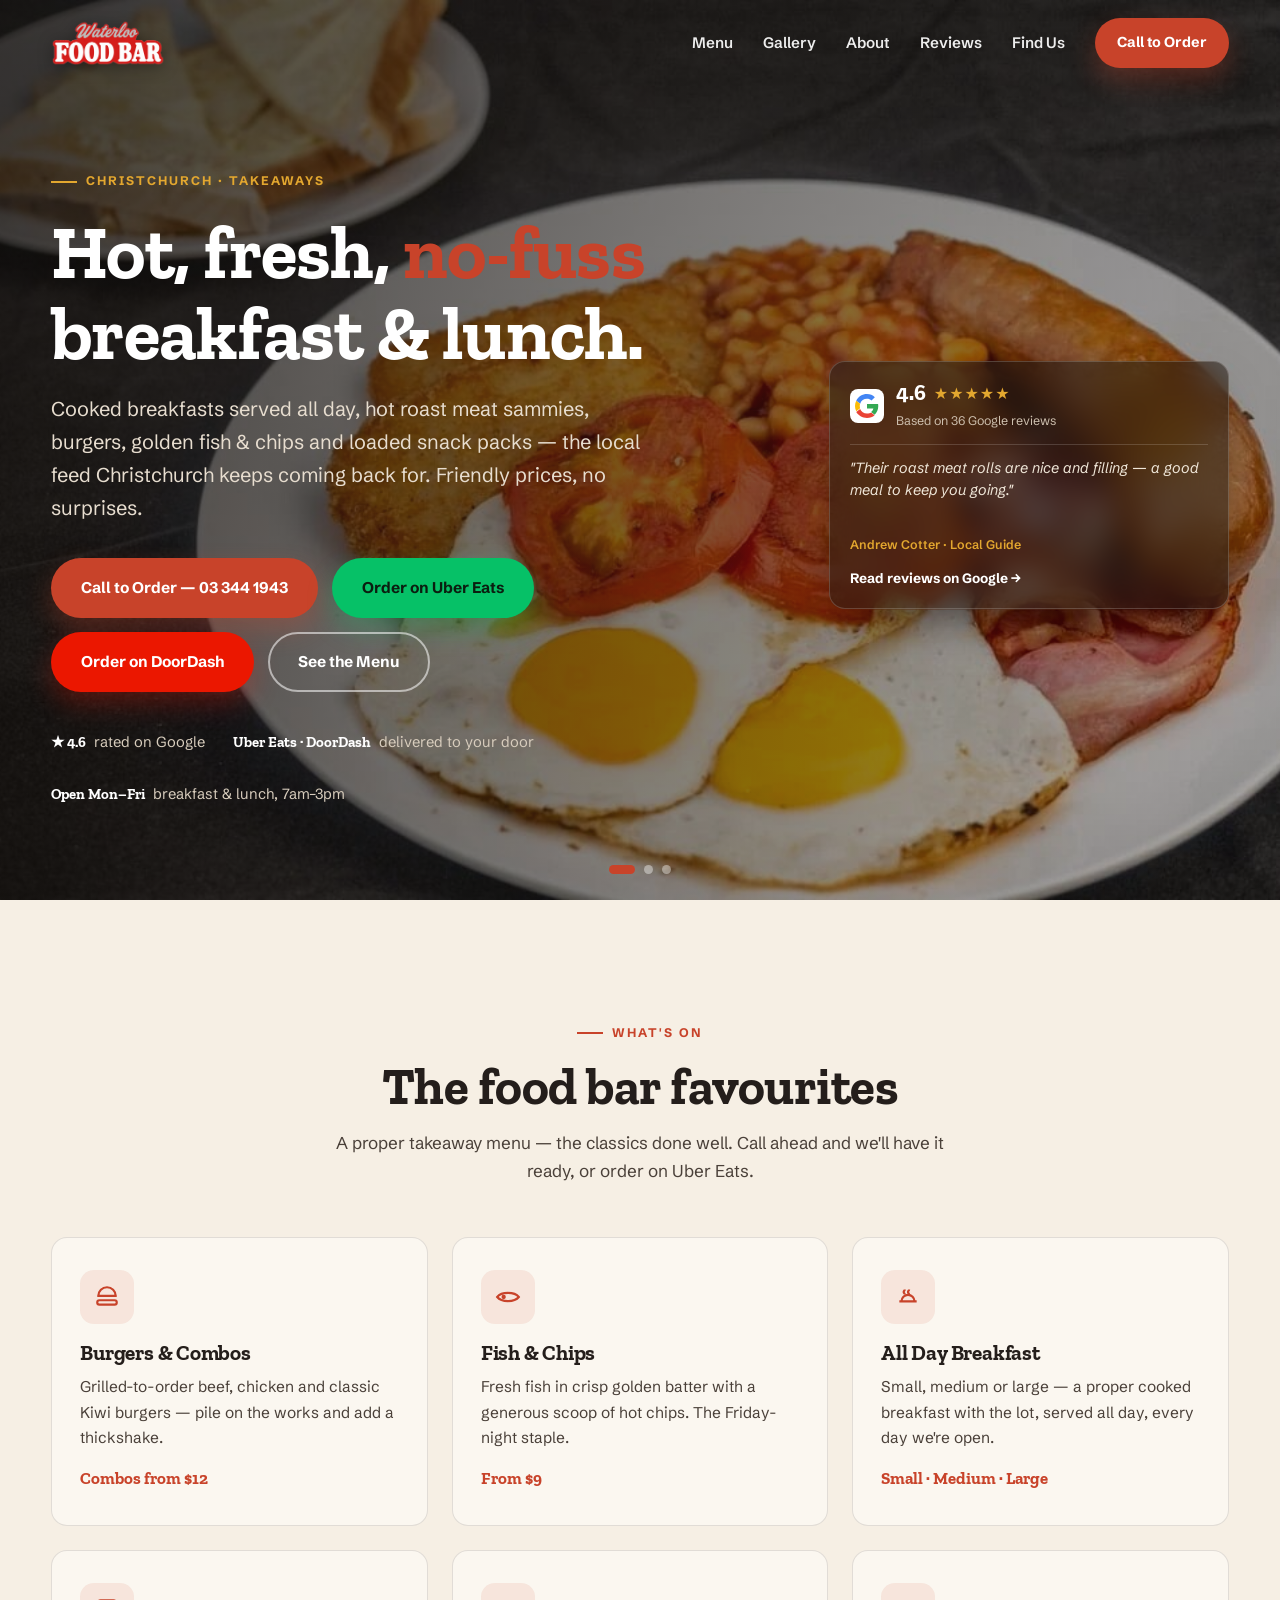
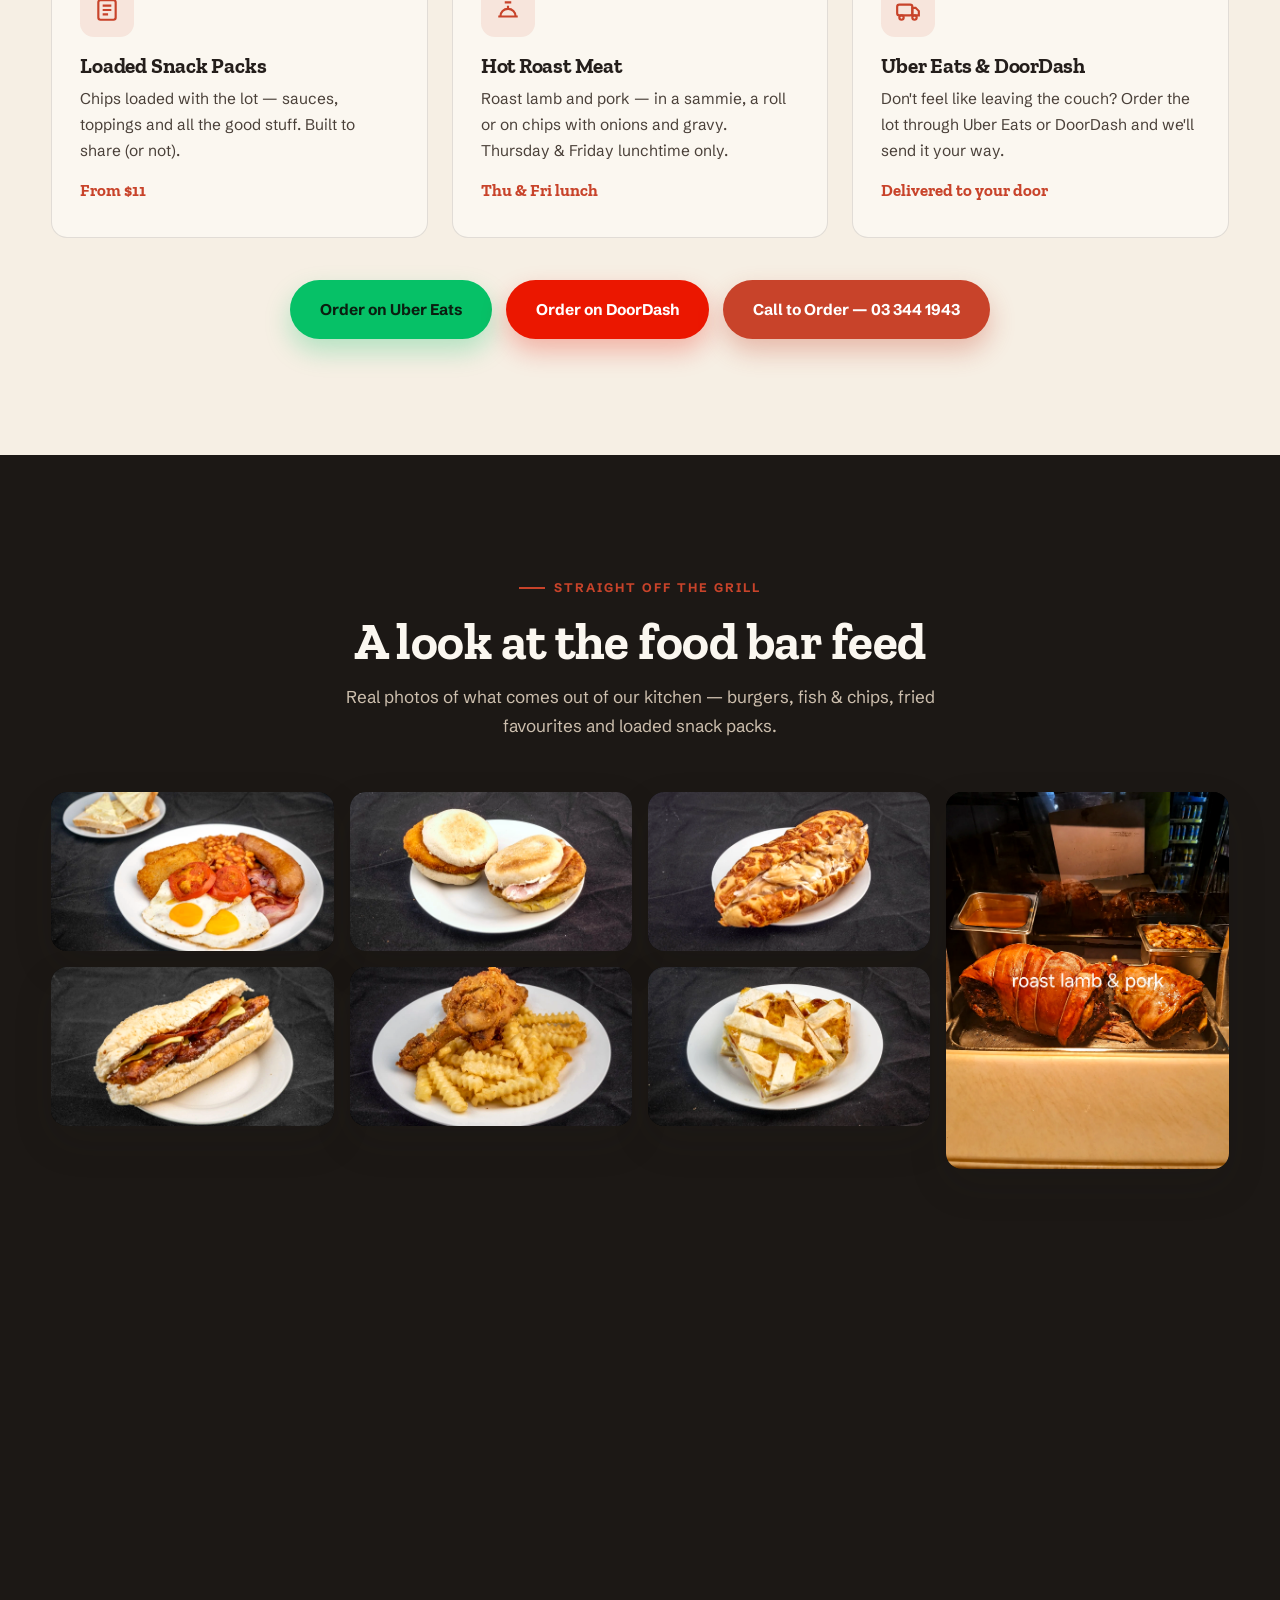
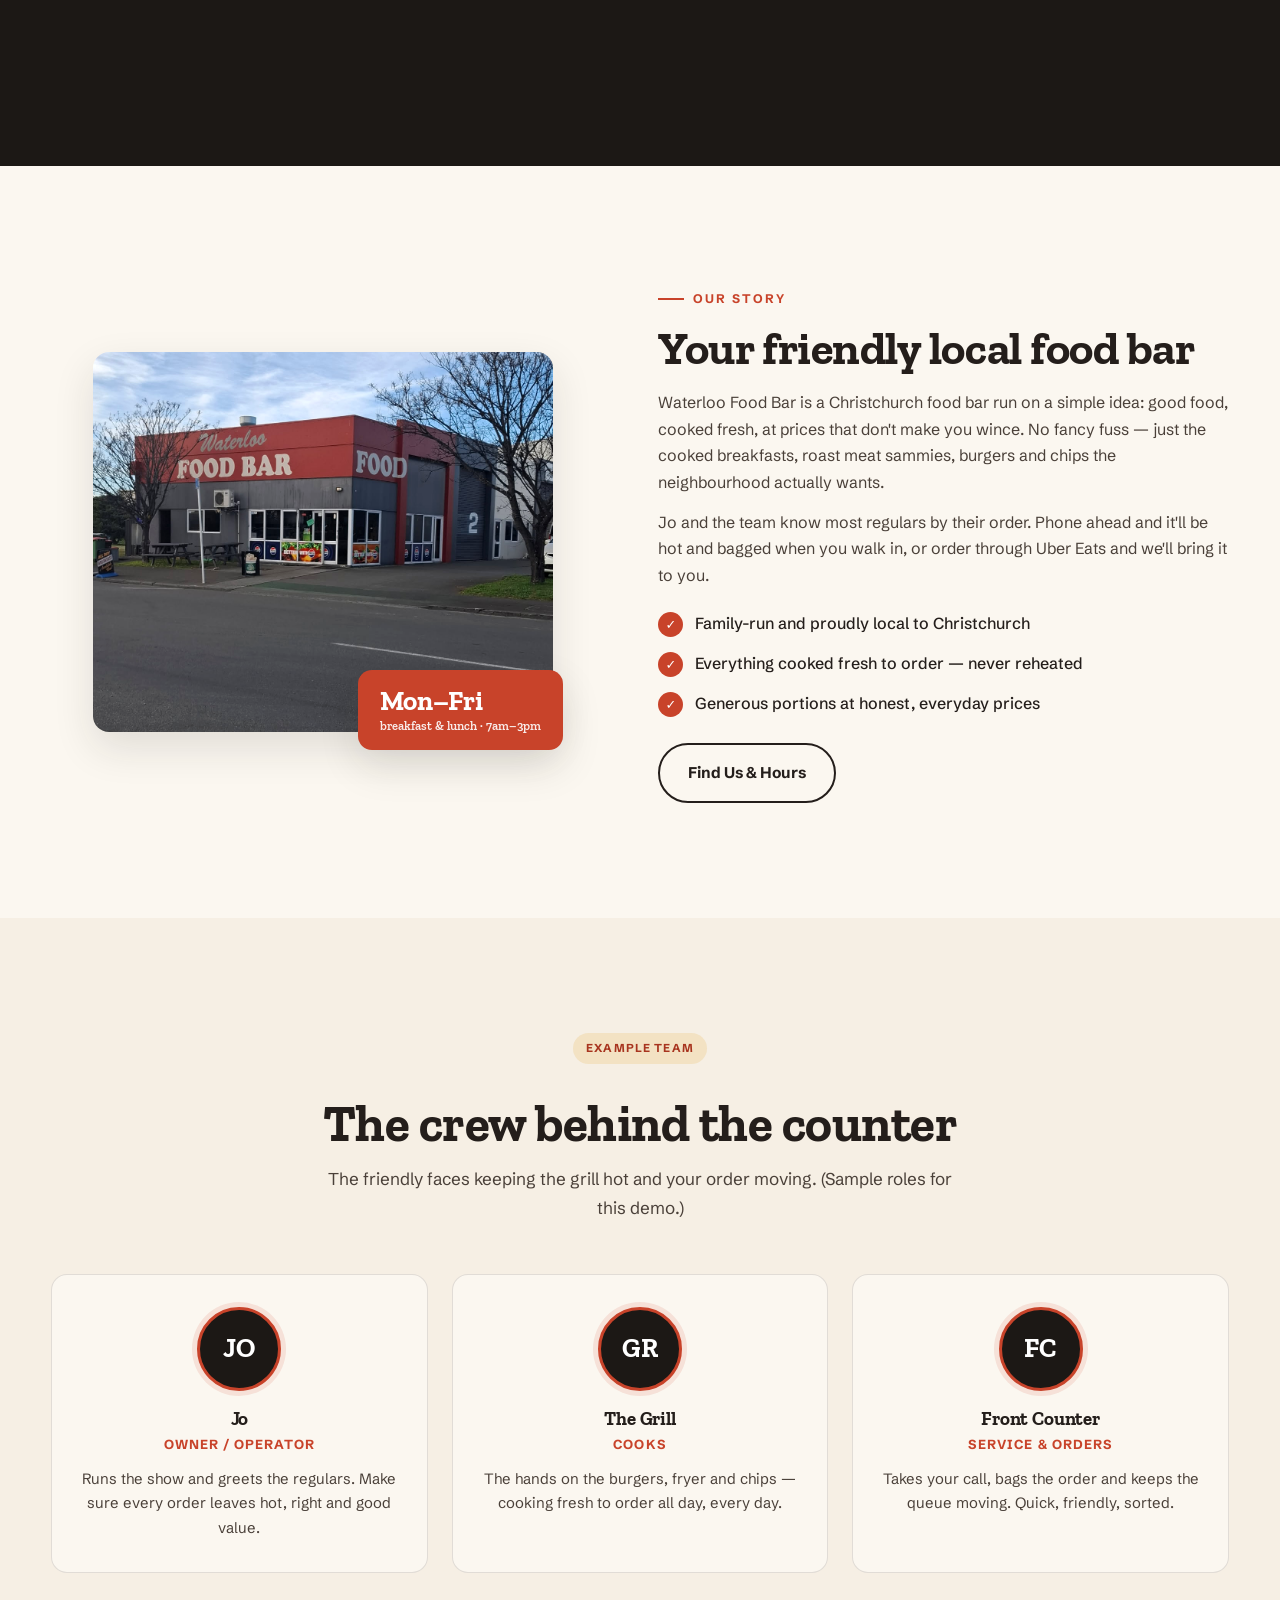
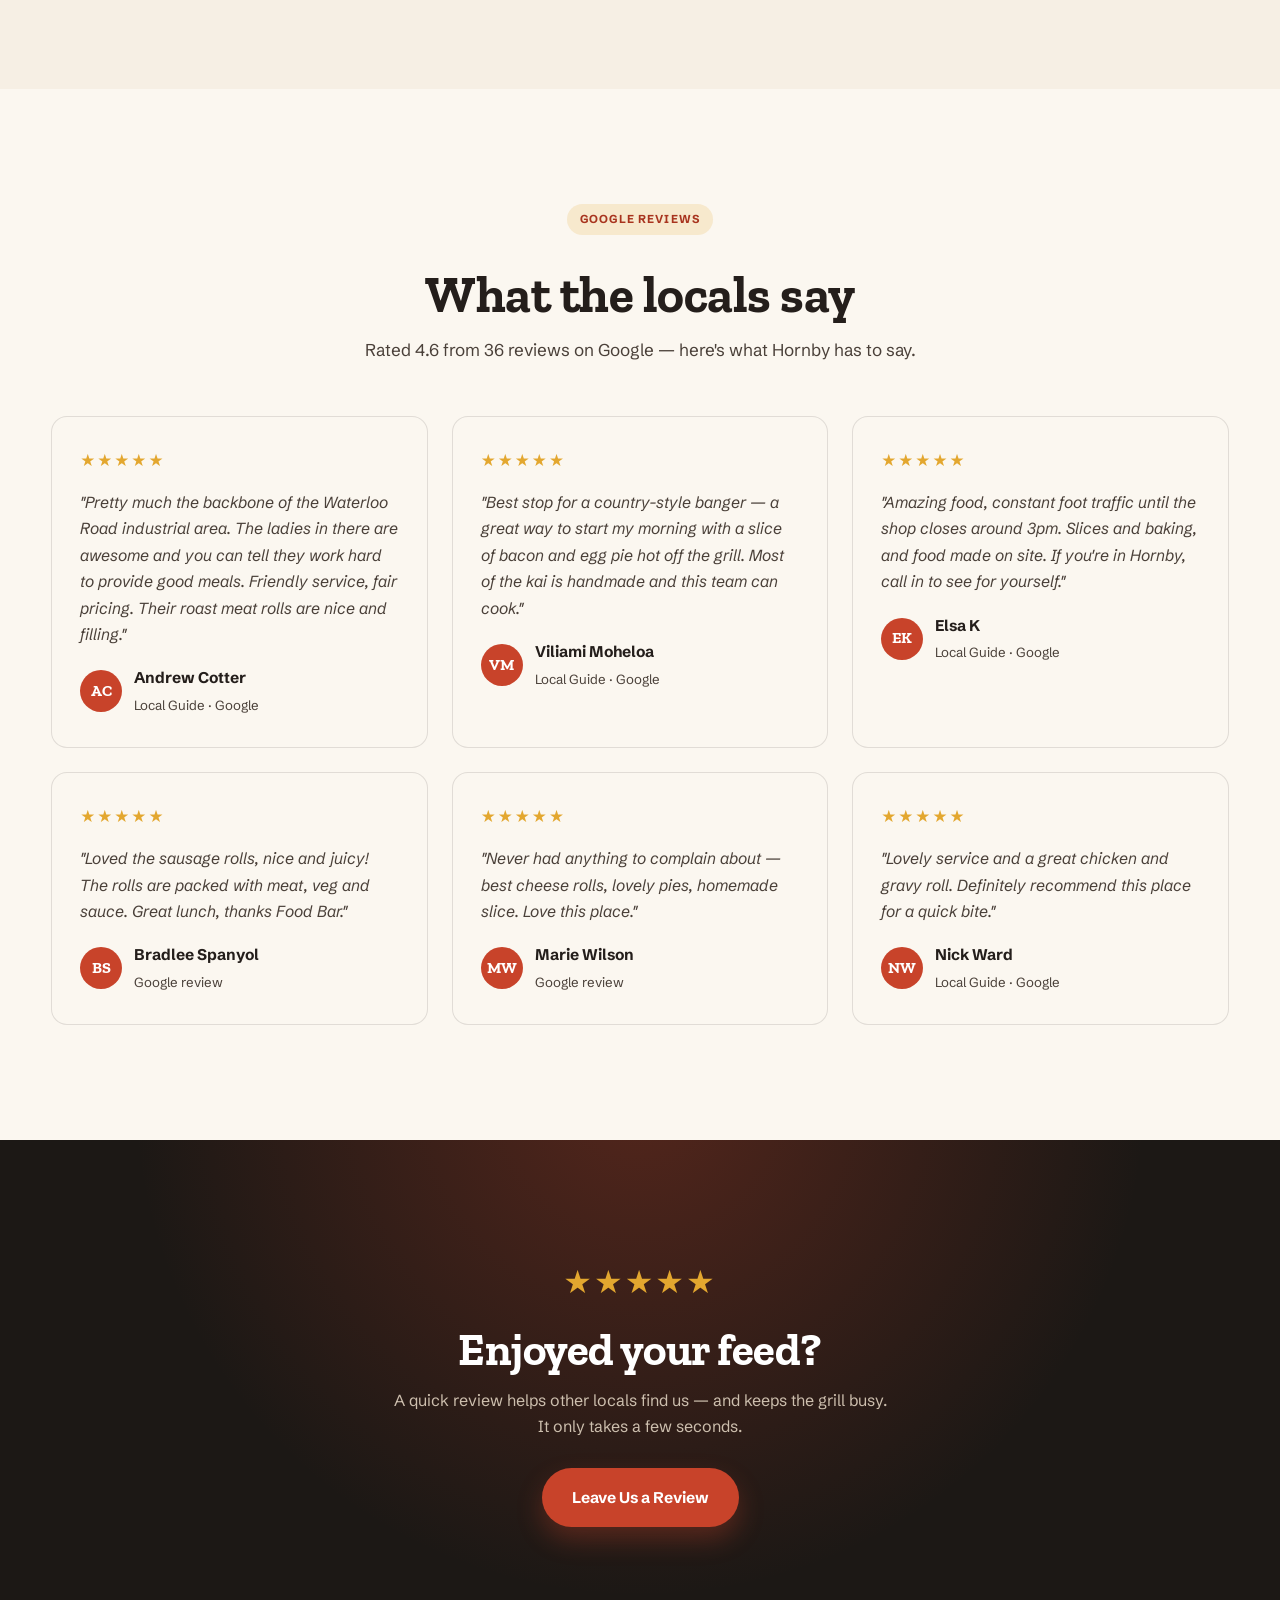
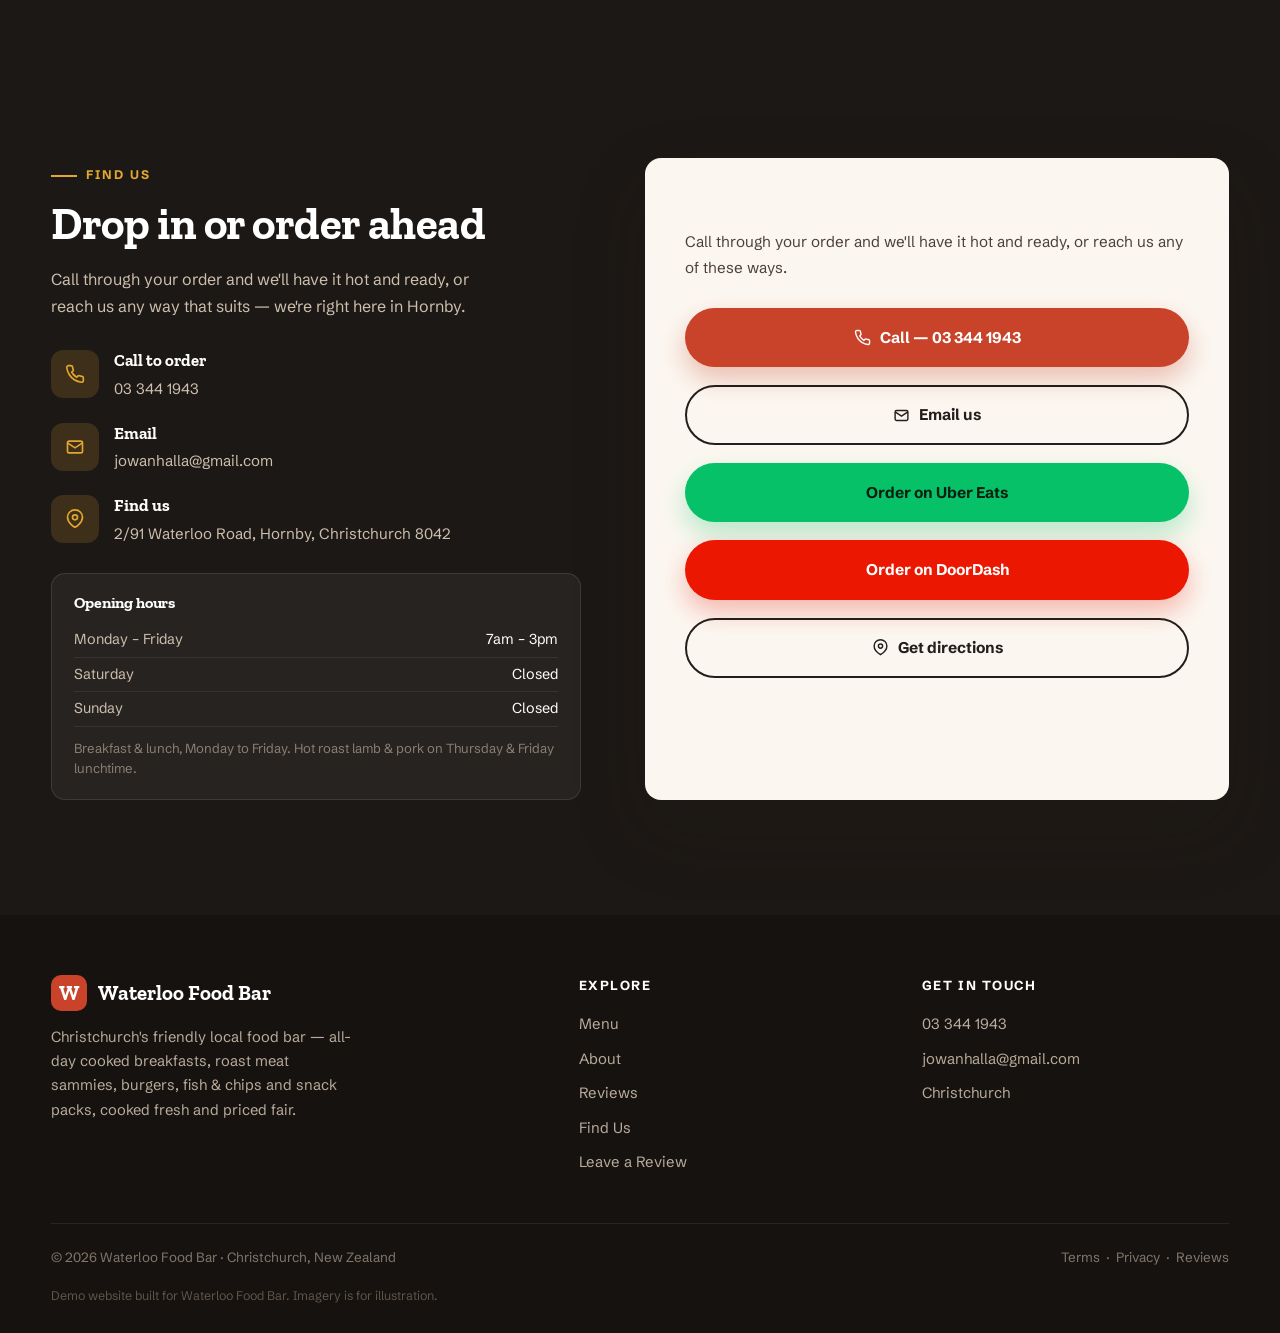
==== commit e91f1646: "Waterloo: smaller about image, fresh hero image, move Google review to hero right, remove trust stri" ====
--- a/index.html
+++ b/index.html
@@ -46,12 +46,13 @@
 <!-- Hero -->
 <section class="hero">
   <div class="hero-slides">
-    <div class="hero-slide active" style="background-image:url('images/food-01.webp')"></div>
+    <div class="hero-slide active" style="background-image:url('images/hero-breakfast.jpg')"></div>
     <div class="hero-slide" style="background-image:url('images/food-16.webp')"></div>
     <div class="hero-slide" style="background-image:url('images/food-02.webp')"></div>
   </div>
   <div class="hero-scrim"></div>
   <div class="wrap hero-inner">
+    <div class="hero-lead">
     <span class="eyebrow hero-eyebrow">Christchurch · Takeaways</span>
     <h1>Hot, fresh, <em>no-fuss</em> breakfast &amp; lunch.</h1>
     <p class="sub">Cooked breakfasts served all day, hot roast meat sammies, burgers, golden fish &amp; chips and loaded snack packs — the local feed Christchurch keeps coming back for. Friendly prices, no surprises.</p>
@@ -66,6 +67,7 @@
       <div><b>Uber Eats · DoorDash</b> &nbsp;delivered to your door</div>
       <div><b>Open Mon–Fri</b> &nbsp;breakfast &amp; lunch, 7am–3pm</div>
     </div>
+    </div>
     <div class="hero-gwidget">
       <div class="gw-head">
         <span class="gw-g" aria-hidden="true"><svg viewBox="0 0 48 48"><path fill="#4285F4" d="M24 9.5c3.5 0 6.6 1.2 9 3.6l6.7-6.7C35.6 2.4 30.2 0 24 0 14.6 0 6.4 5.4 2.5 13.3l7.8 6C12.2 13.2 17.6 9.5 24 9.5z"/><path fill="#34A853" d="M46.5 24.5c0-1.6-.1-3.1-.4-4.5H24v9h12.7c-.5 2.9-2.1 5.3-4.5 7l7 5.4C43.6 37 46.5 31.3 46.5 24.5z"/><path fill="#FBBC05" d="M10.3 28.3c-.5-1.4-.8-2.9-.8-4.3s.3-3 .8-4.3l-7.8-6C.9 16.9 0 20.3 0 24s.9 7.1 2.5 10.3l7.8-6z"/><path fill="#EA4335" d="M24 48c6.2 0 11.4-2 15.2-5.5l-7-5.4c-2 1.3-4.6 2.1-8.2 2.1-6.4 0-11.8-3.7-13.7-9l-7.8 6C6.4 42.6 14.6 48 24 48z"/></svg></span>
@@ -86,23 +88,6 @@
   </div>
 </section>
 
-<!-- Trust strip -->
-<div class="trust">
-  <div class="wrap trust-grid">
-    <div class="trust-item">
-      <div class="ic"><svg width="22" height="22" viewBox="0 0 24 24" fill="none" stroke="currentColor" stroke-width="2"><path d="M21 10c0 7-9 12-9 12s-9-5-9-12a9 9 0 0 1 18 0z"/><circle cx="12" cy="10" r="3"/></svg></div>
-      <div><h4>Right here in Christchurch</h4><p>A genuine local takeaway — easy to find, easy to grab on the way home.</p></div>
-    </div>
-    <div class="trust-item">
-      <div class="ic"><svg width="22" height="22" viewBox="0 0 24 24" fill="none" stroke="currentColor" stroke-width="2"><circle cx="12" cy="12" r="9"/><path d="M12 7v5l3 2"/></svg></div>
-      <div><h4>Cooked fresh to order</h4><p>Nothing sitting under a heat lamp. We cook it when you ask for it.</p></div>
-    </div>
-    <div class="trust-item">
-      <div class="ic"><svg width="22" height="22" viewBox="0 0 24 24" fill="none" stroke="currentColor" stroke-width="2"><path d="M12 2v20M5 5l14 14M19 5L5 19"/></svg></div>
-      <div><h4>Prices that stack up</h4><p>Big feeds, fair prices. A proper meal for the whole family without the sting.</p></div>
-    </div>
-  </div>
-</div>
 
 <!-- Services / Menu -->
 <section class="section bg-bone" id="menu">
--- a/styles.css
+++ b/styles.css
@@ -166,7 +166,8 @@
 .hero-slide.active { opacity: 1; }
 .hero-scrim { position: absolute; inset: 0; z-index: 1; background:
   linear-gradient(105deg, rgba(20,16,13,.82) 0%, rgba(20,16,13,.58) 46%, rgba(20,16,13,.34) 100%); }
-.hero-inner { position: relative; z-index: 2; padding: 140px 0 70px; }
+.hero-inner { position: relative; z-index: 2; padding: 140px 0 70px; display: grid; grid-template-columns: minmax(0, 1.1fr) minmax(0, .9fr); align-items: center; gap: clamp(30px, 5vw, 60px); }
+.hero-lead { min-width: 0; }
 .hero-eyebrow { color: var(--mustard); }
 .hero-eyebrow::before { background: var(--mustard); }
 .hero h1 { color: #fff; font-size: clamp(2.5rem, 6.4vw, 4.7rem); max-width: 16ch; margin: 20px 0 18px; }
@@ -207,8 +208,8 @@
 
 /* ---------- About ---------- */
 .about-grid { display: grid; grid-template-columns: 1fr 1.05fr; gap: clamp(32px, 5vw, 70px); align-items: center; }
-.about-media { position: relative; }
-.about-media img { width: 100%; aspect-ratio: 4/3; object-fit: cover; border-radius: var(--card-radius); filter: var(--img-treat); box-shadow: var(--shadow-md); }
+.about-media { position: relative; max-width: 460px; margin-inline: auto; }
+.about-media img { width: 100%; aspect-ratio: 4/3; max-height: 380px; object-fit: cover; object-position: center 32%; border-radius: var(--card-radius); filter: var(--img-treat); box-shadow: var(--shadow-md); }
 .about-tag { position: absolute; bottom: -18px; right: -10px; background: var(--paprika); color: #fff; padding: 16px 22px; border-radius: 14px; font-family: 'Zilla Slab', serif; font-weight: 700; line-height: 1.1; box-shadow: var(--shadow-md); }
 .about-tag b { display: block; font-size: 1.7rem; }
 .about-tag span { font-size: 0.78rem; font-weight: 600; opacity: .9; }
@@ -359,6 +360,12 @@
   .nav-links { gap: 22px; padding: 96px 40px 40px; justify-content: flex-start; }
   .nav-links .nav-cta { margin-top: 10px; width: 100%; justify-content: center; }
   .brand-logo { height: 42px; }
+}
+
+/* Stack the hero review under the content on tablet/phone */
+@media (max-width: 980px) {
+  .hero-inner { grid-template-columns: 1fr; gap: 32px; }
+  .hero-gwidget { justify-self: start; margin-top: 4px; }
 }
 
 /* Full-width, stacked button rows + tighter spacing on phones */
@@ -391,7 +398,7 @@
 }
 
 /* Hero Google reviews widget (glass) */
-.hero-gwidget { margin-top: 30px; max-width: 388px; background: rgba(28,24,21,.5); backdrop-filter: blur(14px); -webkit-backdrop-filter: blur(14px); border: 1px solid rgba(255,255,255,.18); border-radius: 16px; padding: 18px 20px; box-shadow: 0 20px 44px -18px rgba(0,0,0,.6); }
+.hero-gwidget { margin-top: 0; justify-self: end; width: 100%; max-width: 400px; background: rgba(28,24,21,.5); backdrop-filter: blur(14px); -webkit-backdrop-filter: blur(14px); border: 1px solid rgba(255,255,255,.18); border-radius: 16px; padding: 18px 20px; box-shadow: 0 20px 44px -18px rgba(0,0,0,.6); }
 .gw-head { display: flex; align-items: center; gap: 12px; padding-bottom: 12px; margin-bottom: 12px; border-bottom: 1px solid rgba(255,255,255,.16); }
 .gw-g { background: #fff; border-radius: 8px; padding: 5px; display: flex; flex: 0 0 auto; }
 .gw-g svg { width: 24px; height: 24px; display: block; }
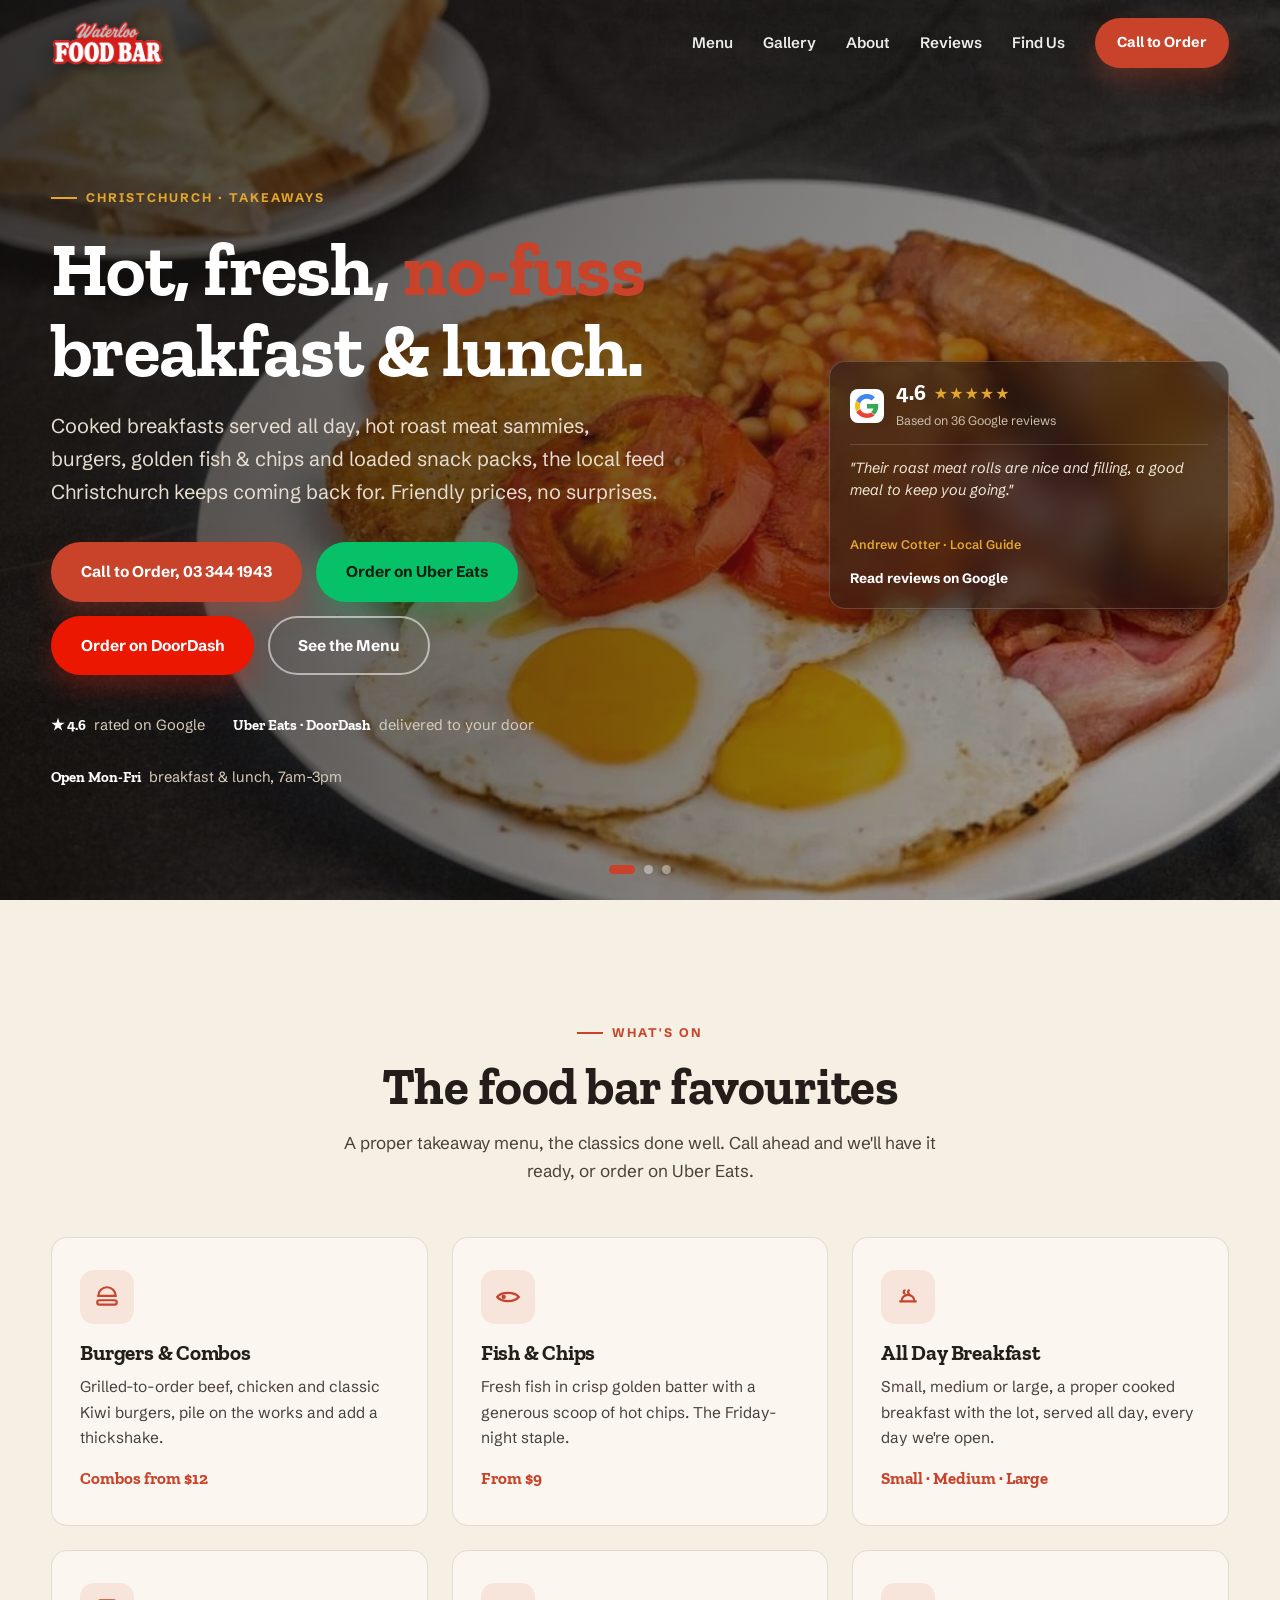
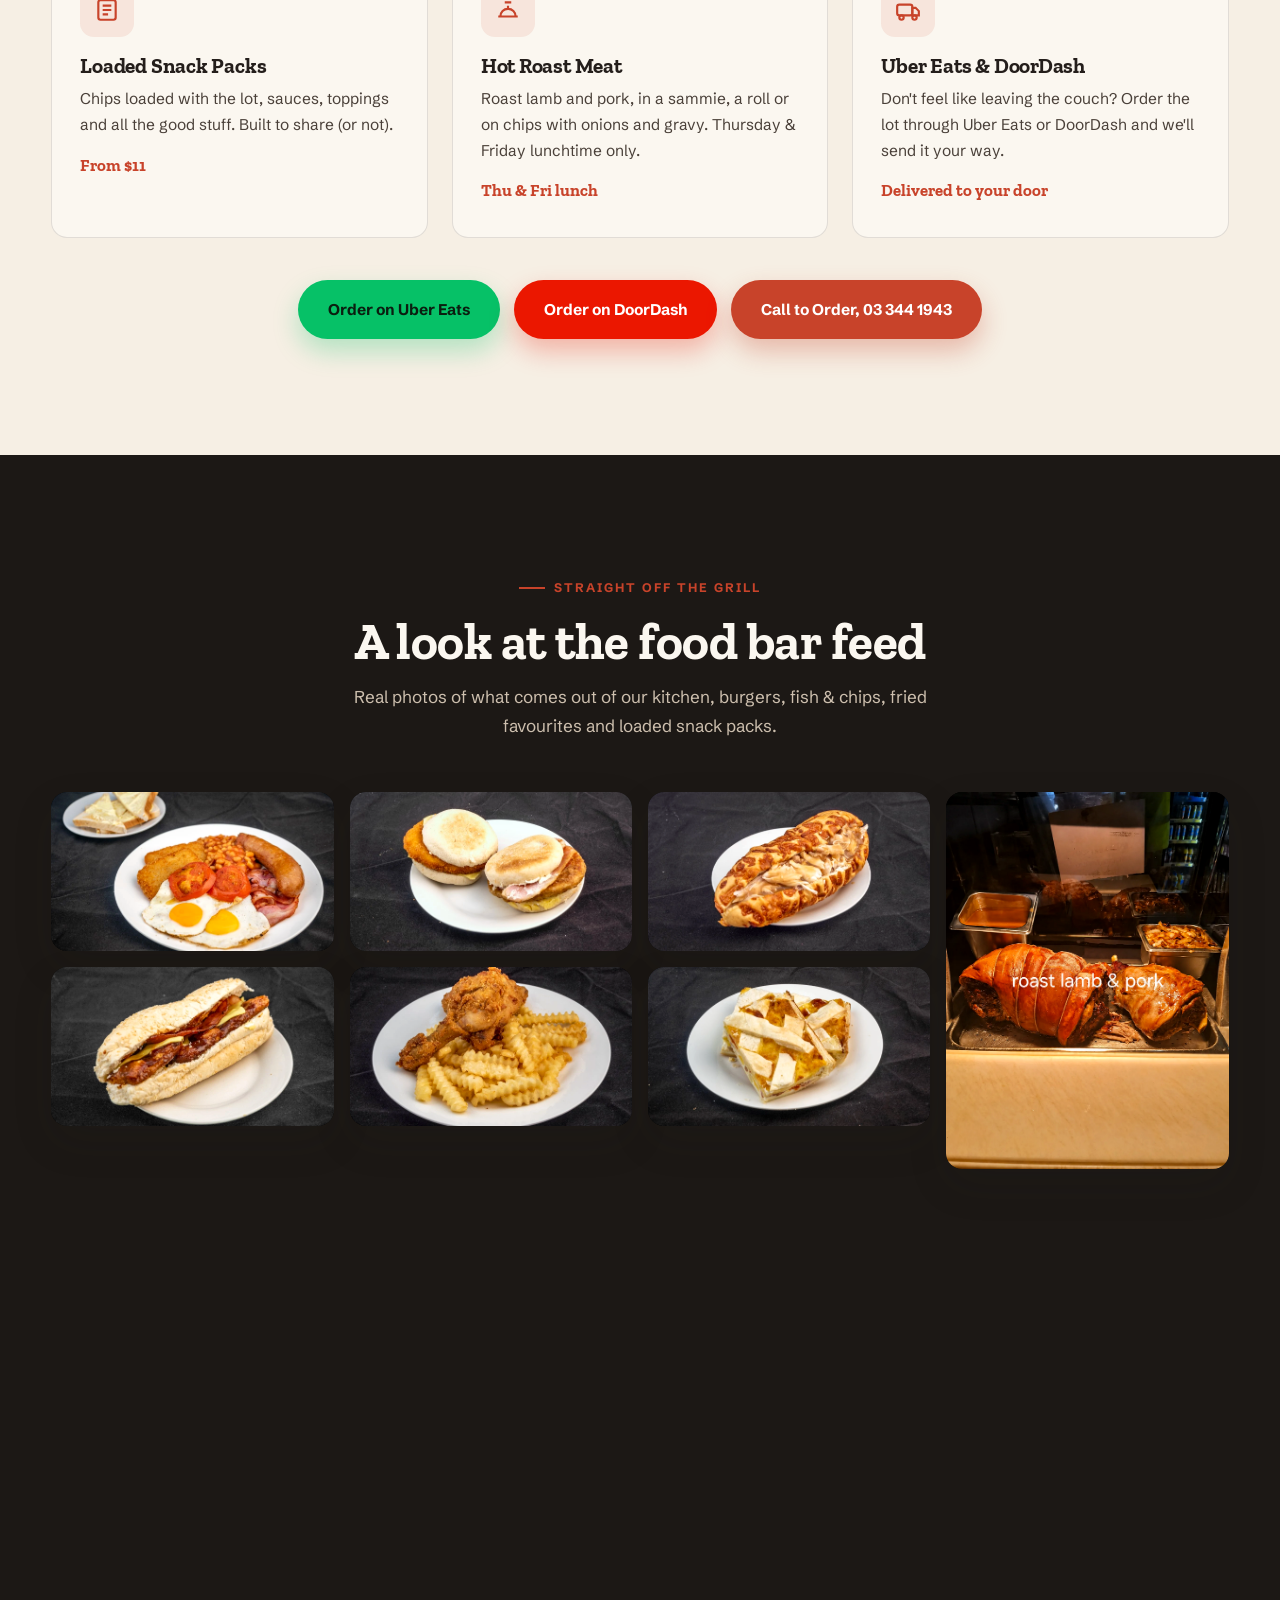
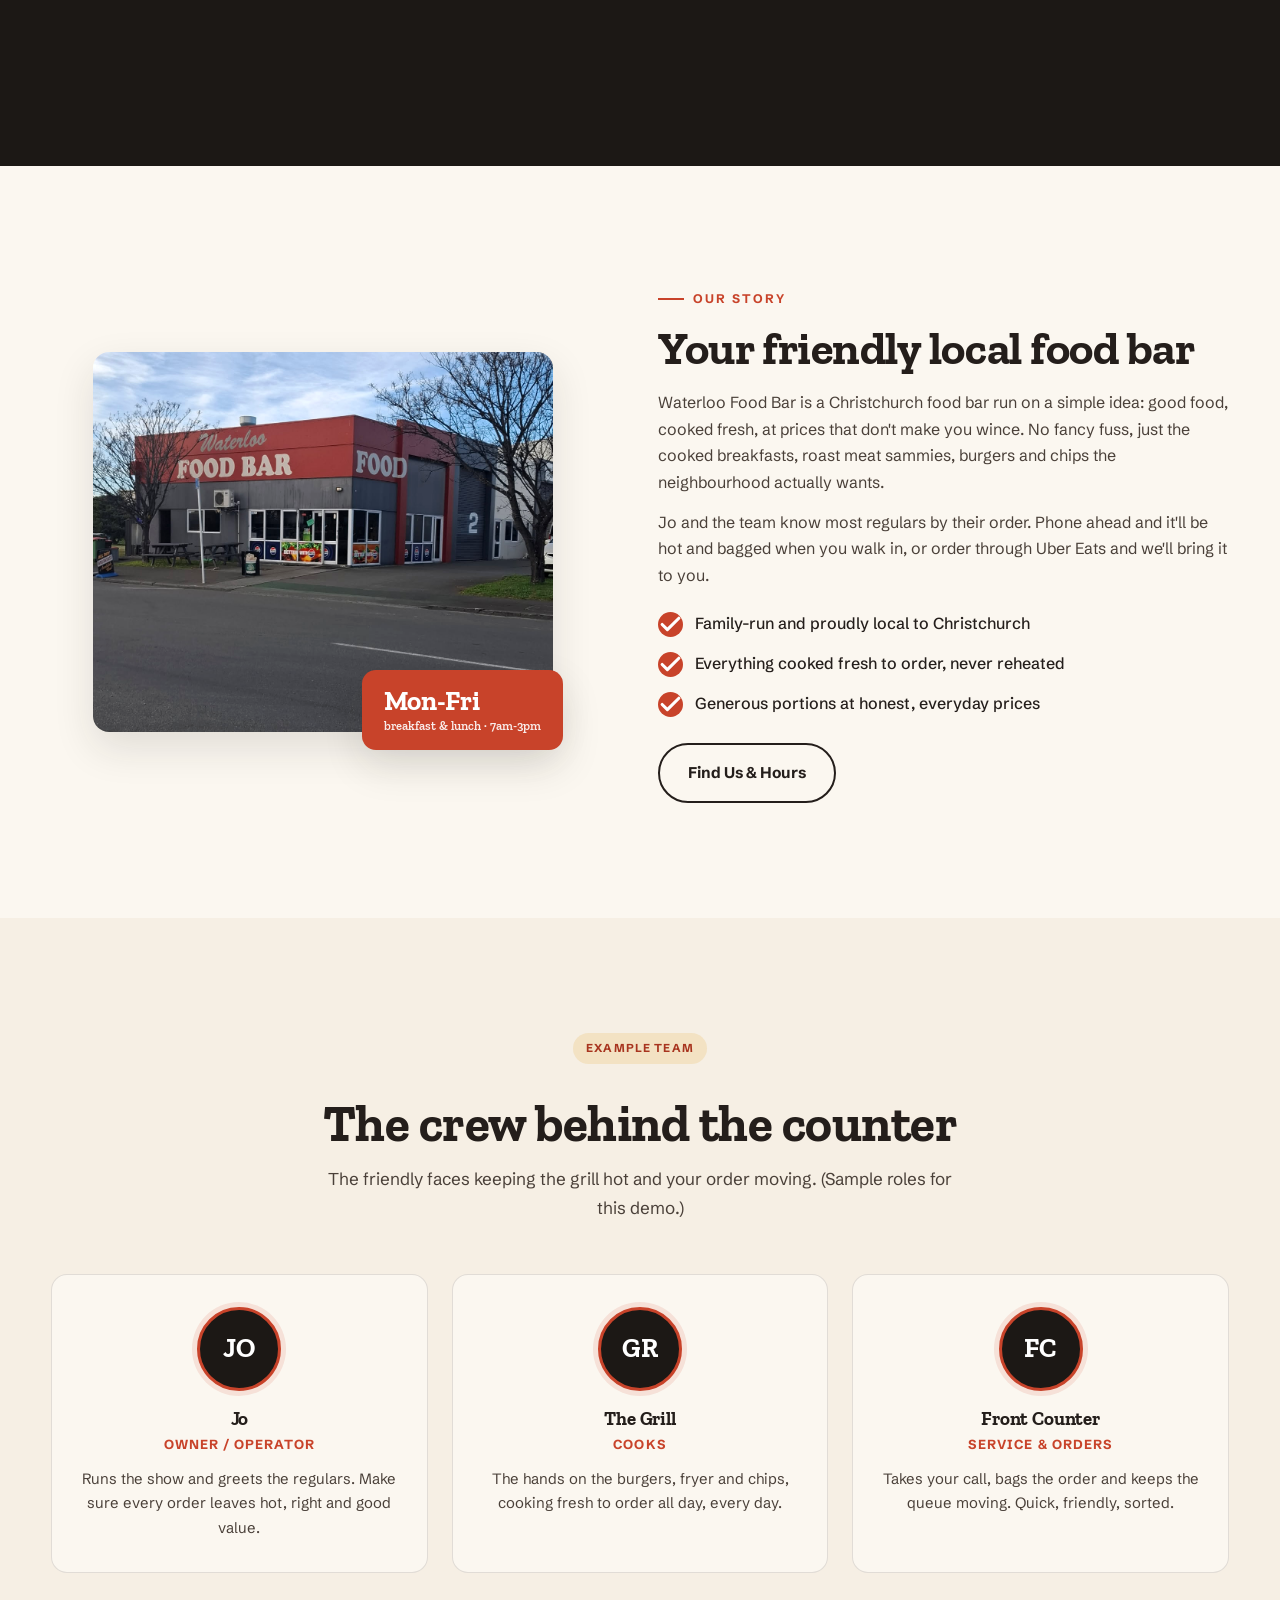
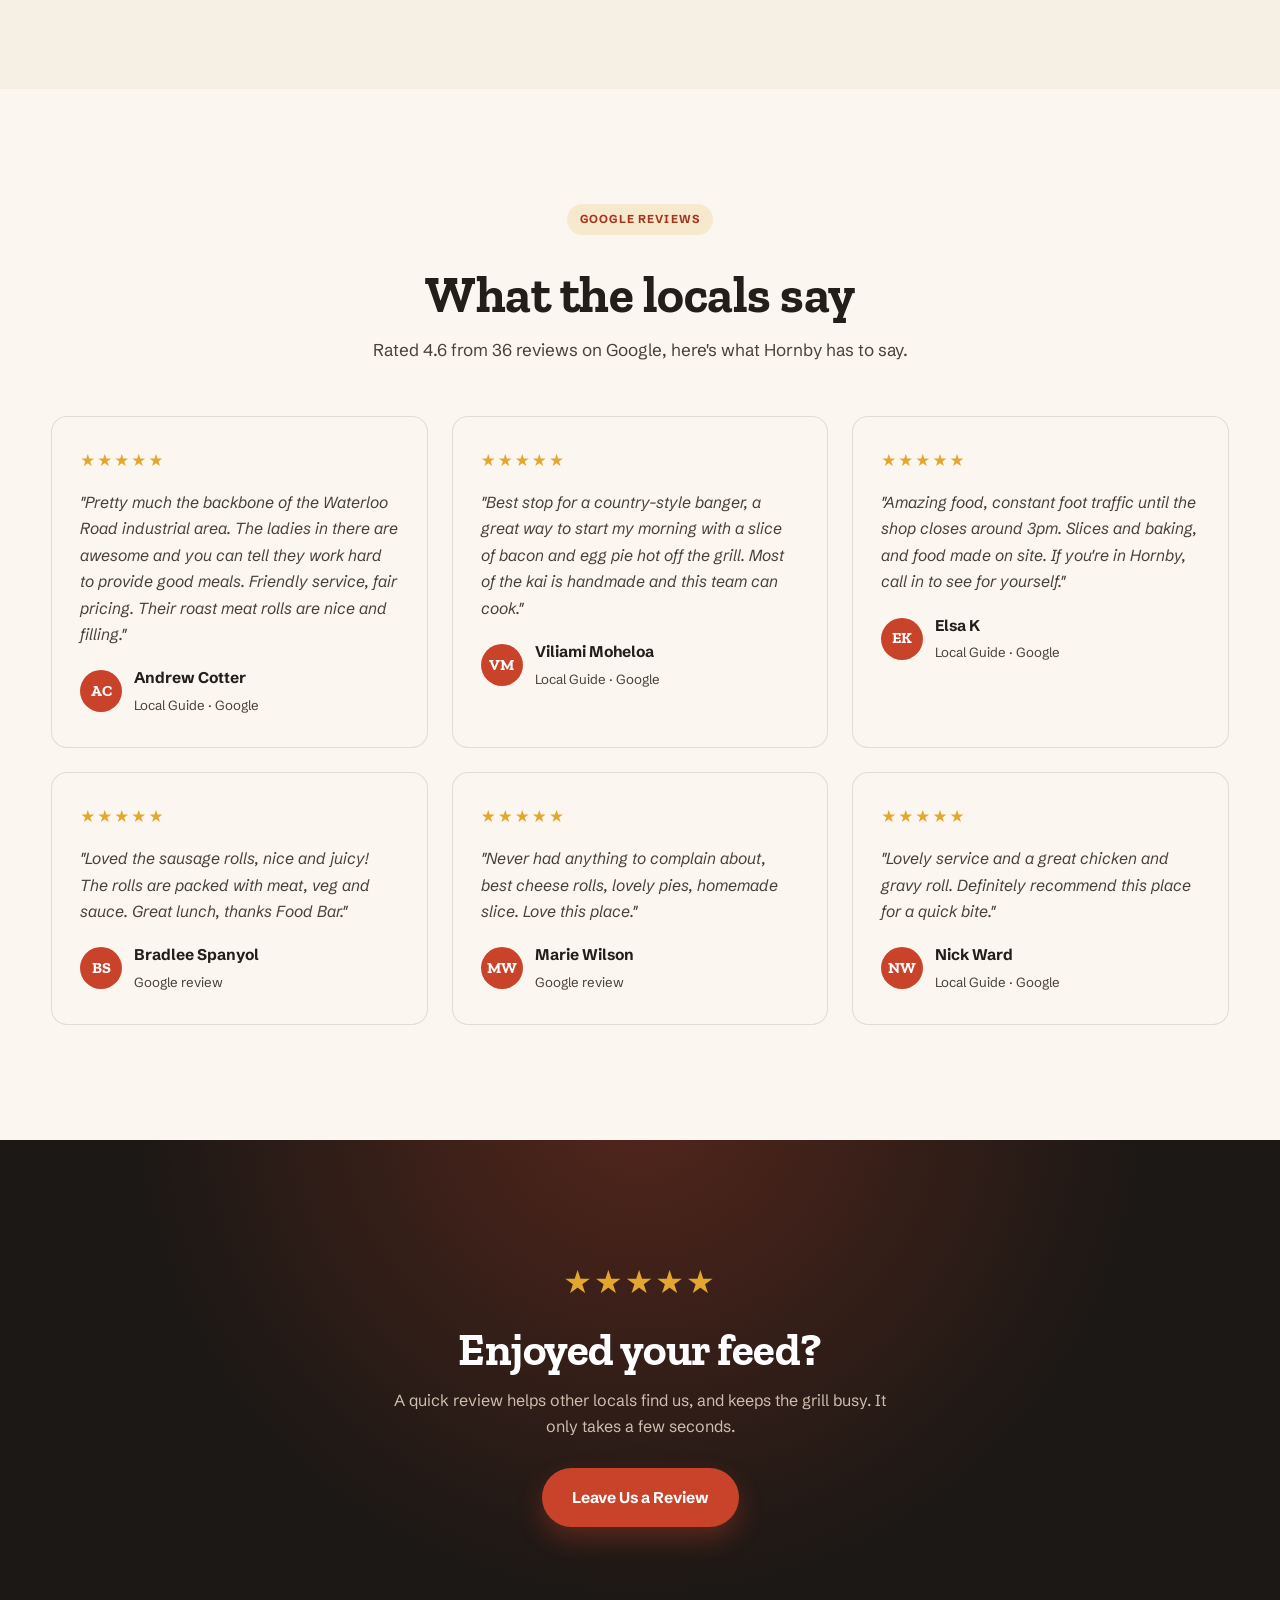
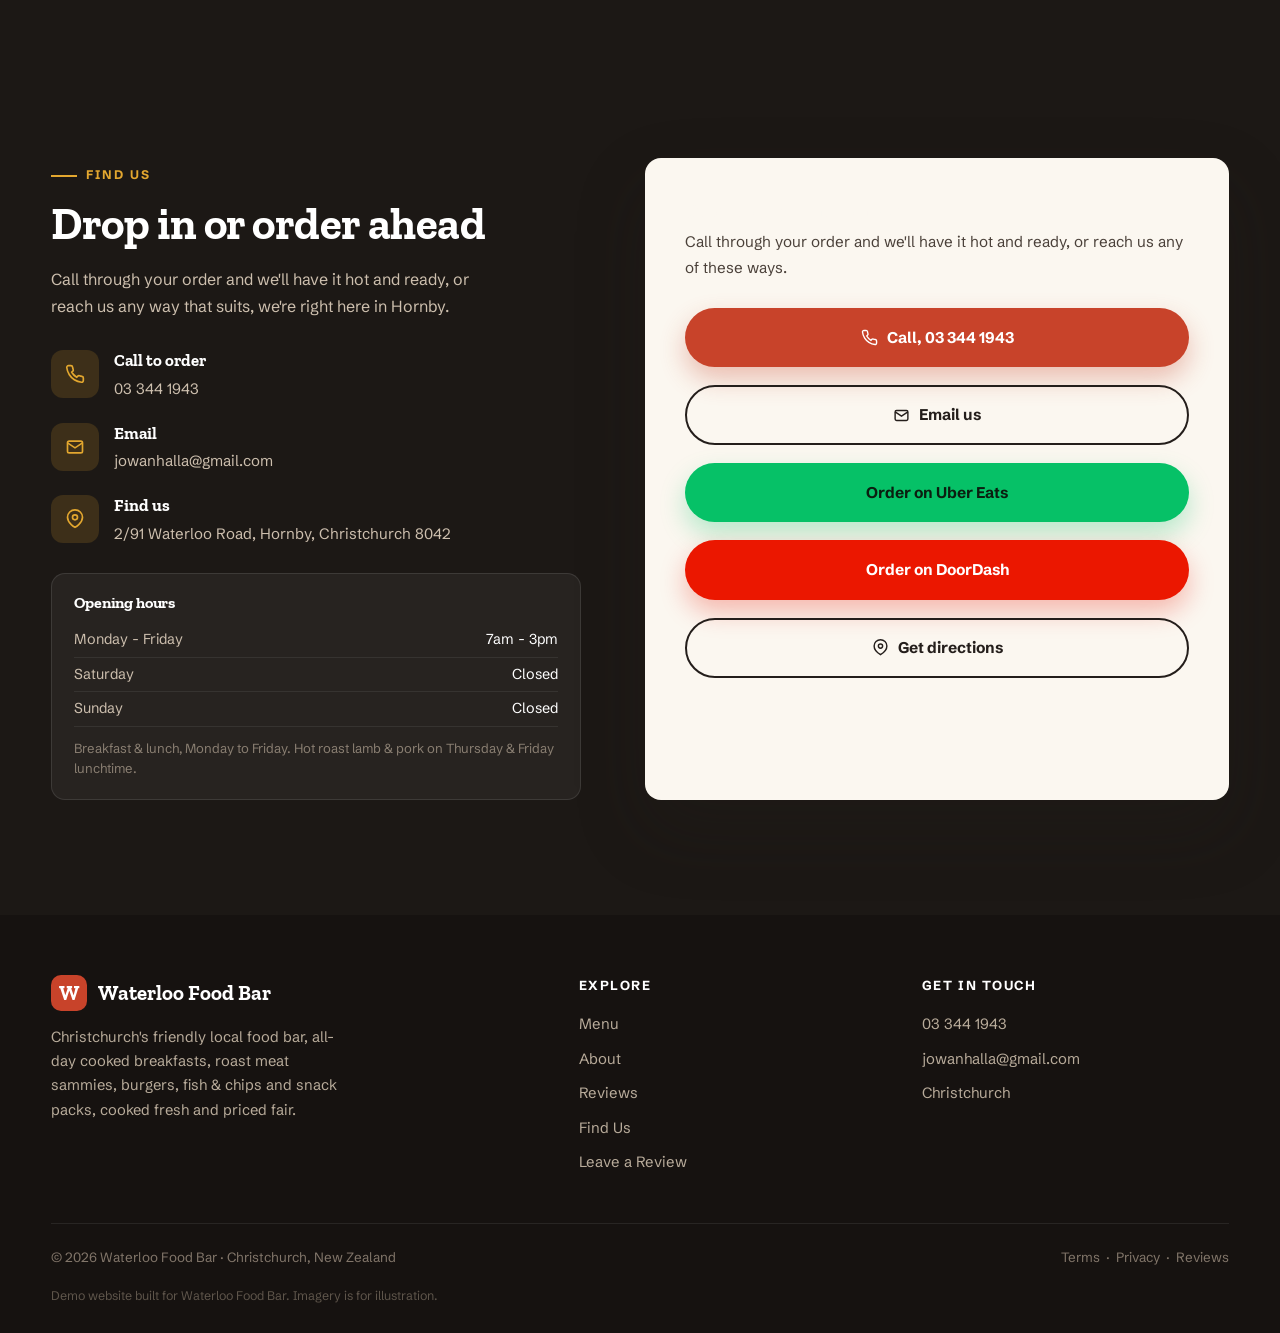
==== commit 40ed6aed: "Sync GitHub to the live site (28 Oct 2026) Co-Authored-By: Claude Opus 5.5 <noreply@anthropic.com>" ====
--- a/index.html
+++ b/index.html
@@ -4,7 +4,7 @@
 <meta charset="UTF-8">
 <meta name="viewport" content="width=device-width, initial-scale=1.0">
 <title>Waterloo Food Bar | Breakfast &amp; Lunch, Christchurch</title>
-<meta name="description" content="Waterloo Food Bar — hot, fresh, no-fuss breakfast &amp; lunch in Christchurch. All-day cooked breakfasts, hot roast meat sammies, burgers, fish &amp; chips and snack packs. Open Mon–Fri 7am–3pm.">
+<meta name="description" content="Waterloo Food Bar, hot, fresh, no-fuss breakfast &amp; lunch in Christchurch. All-day cooked breakfasts, hot roast meat sammies, burgers, fish &amp; chips and snack packs. Open Mon-Fri 7am-3pm.">
 <meta name="theme-color" content="#1c1815">
 <!-- Open Graph -->
 <meta property="og:type" content="restaurant">
@@ -55,9 +55,9 @@
     <div class="hero-lead">
     <span class="eyebrow hero-eyebrow">Christchurch · Takeaways</span>
     <h1>Hot, fresh, <em>no-fuss</em> breakfast &amp; lunch.</h1>
-    <p class="sub">Cooked breakfasts served all day, hot roast meat sammies, burgers, golden fish &amp; chips and loaded snack packs — the local feed Christchurch keeps coming back for. Friendly prices, no surprises.</p>
+    <p class="sub">Cooked breakfasts served all day, hot roast meat sammies, burgers, golden fish &amp; chips and loaded snack packs, the local feed Christchurch keeps coming back for. Friendly prices, no surprises.</p>
     <div class="hero-cta">
-      <a class="btn btn-primary" href="tel:+6433441943">Call to Order — 03 344 1943</a>
+      <a class="btn btn-primary" href="tel:+6433441943">Call to Order, 03 344 1943</a>
       <a class="btn btn-ubereats" href="https://www.ubereats.com/nz/store/waterloo-food-bar/wdxeUmMrWpK8HNizEJgYEg" target="_blank" rel="noopener">Order on Uber Eats</a>
       <a class="btn btn-doordash" href="https://www.doordash.com/store/waterloo-food-bar-christchurch-24554022/" target="_blank" rel="noopener">Order on DoorDash</a>
       <a class="btn btn-outline-light" href="#menu">See the Menu</a>
@@ -65,7 +65,7 @@
     <div class="hero-meta">
       <div><b>★ 4.6</b> &nbsp;rated on Google</div>
       <div><b>Uber Eats · DoorDash</b> &nbsp;delivered to your door</div>
-      <div><b>Open Mon–Fri</b> &nbsp;breakfast &amp; lunch, 7am–3pm</div>
+      <div><b>Open Mon-Fri</b> &nbsp;breakfast &amp; lunch, 7am-3pm</div>
     </div>
     </div>
     <div class="hero-gwidget">
@@ -76,9 +76,9 @@
           <span class="gw-sub">Based on 36 Google reviews</span>
         </div>
       </div>
-      <p class="gw-quote" id="gwQuote">"Their roast meat rolls are nice and filling — a good meal to keep you going."</p>
+      <p class="gw-quote" id="gwQuote">"Their roast meat rolls are nice and filling, a good meal to keep you going."</p>
       <div class="gw-by" id="gwBy">Andrew Cotter · Local Guide</div>
-      <a class="gw-cta" href="https://www.google.com/search?q=Waterloo+Food+Bar+Hornby+Christchurch+reviews" target="_blank" rel="noopener">Read reviews on Google →</a>
+      <a class="gw-cta" href="https://www.google.com/search?q=Waterloo+Food+Bar+Hornby+Christchurch+reviews" target="_blank" rel="noopener">Read reviews on Google</a>
     </div>
   </div>
   <div class="scroll-dots">
@@ -95,13 +95,13 @@
     <div class="sec-head center reveal">
       <span class="eyebrow">What's on</span>
       <h2>The food bar favourites</h2>
-      <p>A proper takeaway menu — the classics done well. Call ahead and we'll have it ready, or order on Uber Eats.</p>
+      <p>A proper takeaway menu, the classics done well. Call ahead and we'll have it ready, or order on Uber Eats.</p>
     </div>
     <div class="svc-grid">
       <article class="svc-card reveal">
         <div class="svc-ic"><svg width="26" height="26" viewBox="0 0 24 24" fill="none" stroke="currentColor" stroke-width="2"><path d="M3 11h18M4 11a8 8 0 0 1 16 0M5 15h14a2 2 0 0 1 0 4H5a2 2 0 0 1 0-4z"/></svg></div>
         <h3>Burgers &amp; Combos</h3>
-        <p>Grilled-to-order beef, chicken and classic Kiwi burgers — pile on the works and add a thickshake.</p>
+        <p>Grilled-to-order beef, chicken and classic Kiwi burgers, pile on the works and add a thickshake.</p>
         <div class="price">Combos from $12</div>
       </article>
       <article class="svc-card reveal">
@@ -113,19 +113,19 @@
       <article class="svc-card reveal">
         <div class="svc-ic"><svg width="26" height="26" viewBox="0 0 24 24" fill="none" stroke="currentColor" stroke-width="2"><path d="M4 16h16M6 16a6 6 0 0 1 12 0"/><path d="M9 5c0 1.2-1 1.2-1 2.4s1 1.2 1 2.4M13 5c0 1.2-1 1.2-1 2.4s1 1.2 1 2.4"/></svg></div>
         <h3>All Day Breakfast</h3>
-        <p>Small, medium or large — a proper cooked breakfast with the lot, served all day, every day we're open.</p>
+        <p>Small, medium or large, a proper cooked breakfast with the lot, served all day, every day we're open.</p>
         <div class="price">Small · Medium · Large</div>
       </article>
       <article class="svc-card reveal">
         <div class="svc-ic"><svg width="26" height="26" viewBox="0 0 24 24" fill="none" stroke="currentColor" stroke-width="2"><rect x="4" y="3" width="16" height="18" rx="2"/><path d="M8 8h8M8 12h8M8 16h5"/></svg></div>
         <h3>Loaded Snack Packs</h3>
-        <p>Chips loaded with the lot — sauces, toppings and all the good stuff. Built to share (or not).</p>
+        <p>Chips loaded with the lot, sauces, toppings and all the good stuff. Built to share (or not).</p>
         <div class="price">From $11</div>
       </article>
       <article class="svc-card reveal">
         <div class="svc-ic"><svg width="26" height="26" viewBox="0 0 24 24" fill="none" stroke="currentColor" stroke-width="2"><path d="M3 18h18"/><path d="M5 18c0-4 3-7 7-7s7 3 7 7"/><path d="M12 11V8M9 5h6"/></svg></div>
         <h3>Hot Roast Meat</h3>
-        <p>Roast lamb and pork — in a sammie, a roll or on chips with onions and gravy. Thursday &amp; Friday lunchtime only.</p>
+        <p>Roast lamb and pork, in a sammie, a roll or on chips with onions and gravy. Thursday &amp; Friday lunchtime only.</p>
         <div class="price">Thu &amp; Fri lunch</div>
       </article>
       <article class="svc-card reveal">
@@ -138,7 +138,7 @@
     <div class="menu-cta reveal">
       <a class="btn btn-ubereats" href="https://www.ubereats.com/nz/store/waterloo-food-bar/wdxeUmMrWpK8HNizEJgYEg" target="_blank" rel="noopener">Order on Uber Eats</a>
       <a class="btn btn-doordash" href="https://www.doordash.com/store/waterloo-food-bar-christchurch-24554022/" target="_blank" rel="noopener">Order on DoorDash</a>
-      <a class="btn btn-primary" href="tel:+6433441943">Call to Order — 03 344 1943</a>
+      <a class="btn btn-primary" href="tel:+6433441943">Call to Order, 03 344 1943</a>
     </div>
   </div>
 </section>
@@ -149,7 +149,7 @@
     <div class="sec-head center reveal">
       <span class="eyebrow">Straight off the grill</span>
       <h2>A look at the food bar feed</h2>
-      <p>Real photos of what comes out of our kitchen — burgers, fish &amp; chips, fried favourites and loaded snack packs.</p>
+      <p>Real photos of what comes out of our kitchen, burgers, fish &amp; chips, fried favourites and loaded snack packs.</p>
     </div>
     <div class="gallery-grid">
       <figure class="gallery-item reveal"><img src="images/food-01.webp" alt="Loaded takeaway from Waterloo Food Bar" width="1194" height="672" loading="lazy"></figure>
@@ -178,17 +178,17 @@
   <div class="wrap about-grid">
     <div class="about-media reveal">
       <img src="images/storefront.jpg" alt="The Waterloo Food Bar shopfront on Waterloo Road, Hornby, Christchurch" width="1200" height="1600" loading="lazy" style="object-position:center 30%">
-      <div class="about-tag"><b>Mon–Fri</b><span>breakfast &amp; lunch · 7am–3pm</span></div>
+      <div class="about-tag"><b>Mon-Fri</b><span>breakfast &amp; lunch · 7am-3pm</span></div>
     </div>
     <div class="about-copy reveal">
       <span class="eyebrow">Our story</span>
       <h2>Your friendly local food bar</h2>
-      <p>Waterloo Food Bar is a Christchurch food bar run on a simple idea: good food, cooked fresh, at prices that don't make you wince. No fancy fuss — just the cooked breakfasts, roast meat sammies, burgers and chips the neighbourhood actually wants.</p>
+      <p>Waterloo Food Bar is a Christchurch food bar run on a simple idea: good food, cooked fresh, at prices that don't make you wince. No fancy fuss, just the cooked breakfasts, roast meat sammies, burgers and chips the neighbourhood actually wants.</p>
       <p>Jo and the team know most regulars by their order. Phone ahead and it'll be hot and bagged when you walk in, or order through Uber Eats and we'll bring it to you.</p>
       <ul class="checklist">
-        <li><span class="tick">✓</span> Family-run and proudly local to Christchurch</li>
-        <li><span class="tick">✓</span> Everything cooked fresh to order — never reheated</li>
-        <li><span class="tick">✓</span> Generous portions at honest, everyday prices</li>
+        <li><span class="tick"><svg viewBox="0 0 24 24" fill="none" stroke="currentColor" stroke-width="3" stroke-linecap="round" stroke-linejoin="round"><path d="M20 6 9 17l-5-5"/></svg></span> Family-run and proudly local to Christchurch</li>
+        <li><span class="tick"><svg viewBox="0 0 24 24" fill="none" stroke="currentColor" stroke-width="3" stroke-linecap="round" stroke-linejoin="round"><path d="M20 6 9 17l-5-5"/></svg></span> Everything cooked fresh to order, never reheated</li>
+        <li><span class="tick"><svg viewBox="0 0 24 24" fill="none" stroke="currentColor" stroke-width="3" stroke-linecap="round" stroke-linejoin="round"><path d="M20 6 9 17l-5-5"/></svg></span> Generous portions at honest, everyday prices</li>
       </ul>
       <div style="margin-top:26px">
         <a class="btn btn-ghost" href="#contact">Find Us &amp; Hours</a>
@@ -216,7 +216,7 @@
         <div class="avatar">GR</div>
         <h3>The Grill</h3>
         <div class="role">Cooks</div>
-        <p>The hands on the burgers, fryer and chips — cooking fresh to order all day, every day.</p>
+        <p>The hands on the burgers, fryer and chips, cooking fresh to order all day, every day.</p>
       </article>
       <article class="crew-card reveal">
         <div class="avatar">FC</div>
@@ -234,7 +234,7 @@
     <div class="sec-head center reveal">
       <span class="badge">Google reviews</span>
       <h2>What the locals say</h2>
-      <p>Rated 4.6 from 36 reviews on Google — here's what Hornby has to say.</p>
+      <p>Rated 4.6 from 36 reviews on Google, here's what Hornby has to say.</p>
     </div>
     <div class="rev-grid">
       <article class="rev-card reveal">
@@ -244,7 +244,7 @@
       </article>
       <article class="rev-card reveal">
         <div class="stars">★★★★★</div>
-        <p>"Best stop for a country-style banger — a great way to start my morning with a slice of bacon and egg pie hot off the grill. Most of the kai is handmade and this team can cook."</p>
+        <p>"Best stop for a country-style banger, a great way to start my morning with a slice of bacon and egg pie hot off the grill. Most of the kai is handmade and this team can cook."</p>
         <div class="rev-who"><div class="ra">VM</div><div><b>Viliami Moheloa</b><span>Local Guide · Google</span></div></div>
       </article>
       <article class="rev-card reveal">
@@ -259,7 +259,7 @@
       </article>
       <article class="rev-card reveal">
         <div class="stars">★★★★★</div>
-        <p>"Never had anything to complain about — best cheese rolls, lovely pies, homemade slice. Love this place."</p>
+        <p>"Never had anything to complain about, best cheese rolls, lovely pies, homemade slice. Love this place."</p>
         <div class="rev-who"><div class="ra">MW</div><div><b>Marie Wilson</b><span>Google review</span></div></div>
       </article>
       <article class="rev-card reveal">
@@ -276,7 +276,7 @@
   <div class="wrap">
     <div class="stars reveal">★★★★★</div>
     <h2 class="reveal">Enjoyed your feed?</h2>
-    <p class="reveal">A quick review helps other locals find us — and keeps the grill busy. It only takes a few seconds.</p>
+    <p class="reveal">A quick review helps other locals find us, and keeps the grill busy. It only takes a few seconds.</p>
     <a class="btn btn-primary reveal" href="https://www.google.com/search?q=Waterloo+Food+Bar+Hornby+Christchurch+reviews" target="_blank" rel="noopener">Leave Us a Review</a>
   </div>
 </section>
@@ -287,7 +287,7 @@
     <div class="contact-info reveal">
       <span class="eyebrow hero-eyebrow">Find us</span>
       <h2>Drop in or order ahead</h2>
-      <p>Call through your order and we'll have it hot and ready, or reach us any way that suits — we're right here in Hornby.</p>
+      <p>Call through your order and we'll have it hot and ready, or reach us any way that suits, we're right here in Hornby.</p>
       <div class="cinfo-row">
         <div class="ic"><svg width="20" height="20" viewBox="0 0 24 24" fill="none" stroke="currentColor" stroke-width="2"><path d="M22 16.92v3a2 2 0 0 1-2.18 2 19.79 19.79 0 0 1-8.63-3.07 19.5 19.5 0 0 1-6-6 19.79 19.79 0 0 1-3.07-8.67A2 2 0 0 1 4.11 2h3a2 2 0 0 1 2 1.72c.13.96.36 1.9.7 2.81a2 2 0 0 1-.45 2.11L8.09 9.91a16 16 0 0 0 6 6l1.27-1.27a2 2 0 0 1 2.11-.45c.91.34 1.85.57 2.81.7A2 2 0 0 1 22 16.92z"/></svg></div>
         <div><b>Call to order</b><a href="tel:+6433441943">03 344 1943</a></div>
@@ -302,7 +302,7 @@
       </div>
       <div class="hours-card">
         <h4>Opening hours</h4>
-        <div class="hours-row"><span>Monday – Friday</span><span>7am – 3pm</span></div>
+        <div class="hours-row"><span>Monday - Friday</span><span>7am - 3pm</span></div>
         <div class="hours-row"><span>Saturday</span><span>Closed</span></div>
         <div class="hours-row"><span>Sunday</span><span>Closed</span></div>
         <p style="margin-top:12px;font-size:0.82rem;color:#8a7f72;line-height:1.5">Breakfast &amp; lunch, Monday to Friday. Hot roast lamb &amp; pork on Thursday &amp; Friday lunchtime.</p>
@@ -313,7 +313,7 @@
       <h3>Order or get in touch</h3>
       <p class="fc-sub">Call through your order and we'll have it hot and ready, or reach us any of these ways.</p>
       <div class="contact-actions">
-        <a class="btn btn-primary" href="tel:+6433441943"><svg width="17" height="17" viewBox="0 0 24 24" fill="none" stroke="currentColor" stroke-width="2"><path d="M22 16.92v3a2 2 0 0 1-2.18 2 19.79 19.79 0 0 1-8.63-3.07 19.5 19.5 0 0 1-6-6 19.79 19.79 0 0 1-3.07-8.67A2 2 0 0 1 4.11 2h3a2 2 0 0 1 2 1.72c.13.96.36 1.9.7 2.81a2 2 0 0 1-.45 2.11L8.09 9.91a16 16 0 0 0 6 6l1.27-1.27a2 2 0 0 1 2.11-.45c.91.34 1.85.57 2.81.7A2 2 0 0 1 22 16.92z"/></svg>Call — 03 344 1943</a>
+        <a class="btn btn-primary" href="tel:+6433441943"><svg width="17" height="17" viewBox="0 0 24 24" fill="none" stroke="currentColor" stroke-width="2"><path d="M22 16.92v3a2 2 0 0 1-2.18 2 19.79 19.79 0 0 1-8.63-3.07 19.5 19.5 0 0 1-6-6 19.79 19.79 0 0 1-3.07-8.67A2 2 0 0 1 4.11 2h3a2 2 0 0 1 2 1.72c.13.96.36 1.9.7 2.81a2 2 0 0 1-.45 2.11L8.09 9.91a16 16 0 0 0 6 6l1.27-1.27a2 2 0 0 1 2.11-.45c.91.34 1.85.57 2.81.7A2 2 0 0 1 22 16.92z"/></svg>Call, 03 344 1943</a>
         <a class="btn btn-ghost" href="mailto:jowanhalla@gmail.com"><svg width="17" height="17" viewBox="0 0 24 24" fill="none" stroke="currentColor" stroke-width="2"><rect x="3" y="5" width="18" height="14" rx="2"/><path d="m3 7 9 6 9-6"/></svg>Email us</a>
         <a class="btn btn-ubereats" href="https://www.ubereats.com/nz/store/waterloo-food-bar/wdxeUmMrWpK8HNizEJgYEg" target="_blank" rel="noopener">Order on Uber Eats</a>
         <a class="btn btn-doordash" href="https://www.doordash.com/store/waterloo-food-bar-christchurch-24554022/" target="_blank" rel="noopener">Order on DoorDash</a>
@@ -329,7 +329,7 @@
     <div class="foot-grid">
       <div class="foot-col">
         <div class="foot-brand"><span class="dot">W</span> Waterloo Food Bar</div>
-        <p>Christchurch's friendly local food bar — all-day cooked breakfasts, roast meat sammies, burgers, fish &amp; chips and snack packs, cooked fresh and priced fair.</p>
+        <p>Christchurch's friendly local food bar, all-day cooked breakfasts, roast meat sammies, burgers, fish &amp; chips and snack packs, cooked fresh and priced fair.</p>
       </div>
       <div class="foot-col">
         <h5>Explore</h5>
--- a/styles.css
+++ b/styles.css
@@ -1,4 +1,4 @@
-/* Waterloo Food Bar — Crafted archetype
+/* Waterloo Food Bar, Crafted archetype
    Display: Zilla Slab  |  Body: Schibsted Grotesk
    Warm appetising takeaway theme, Christchurch NZ */
 
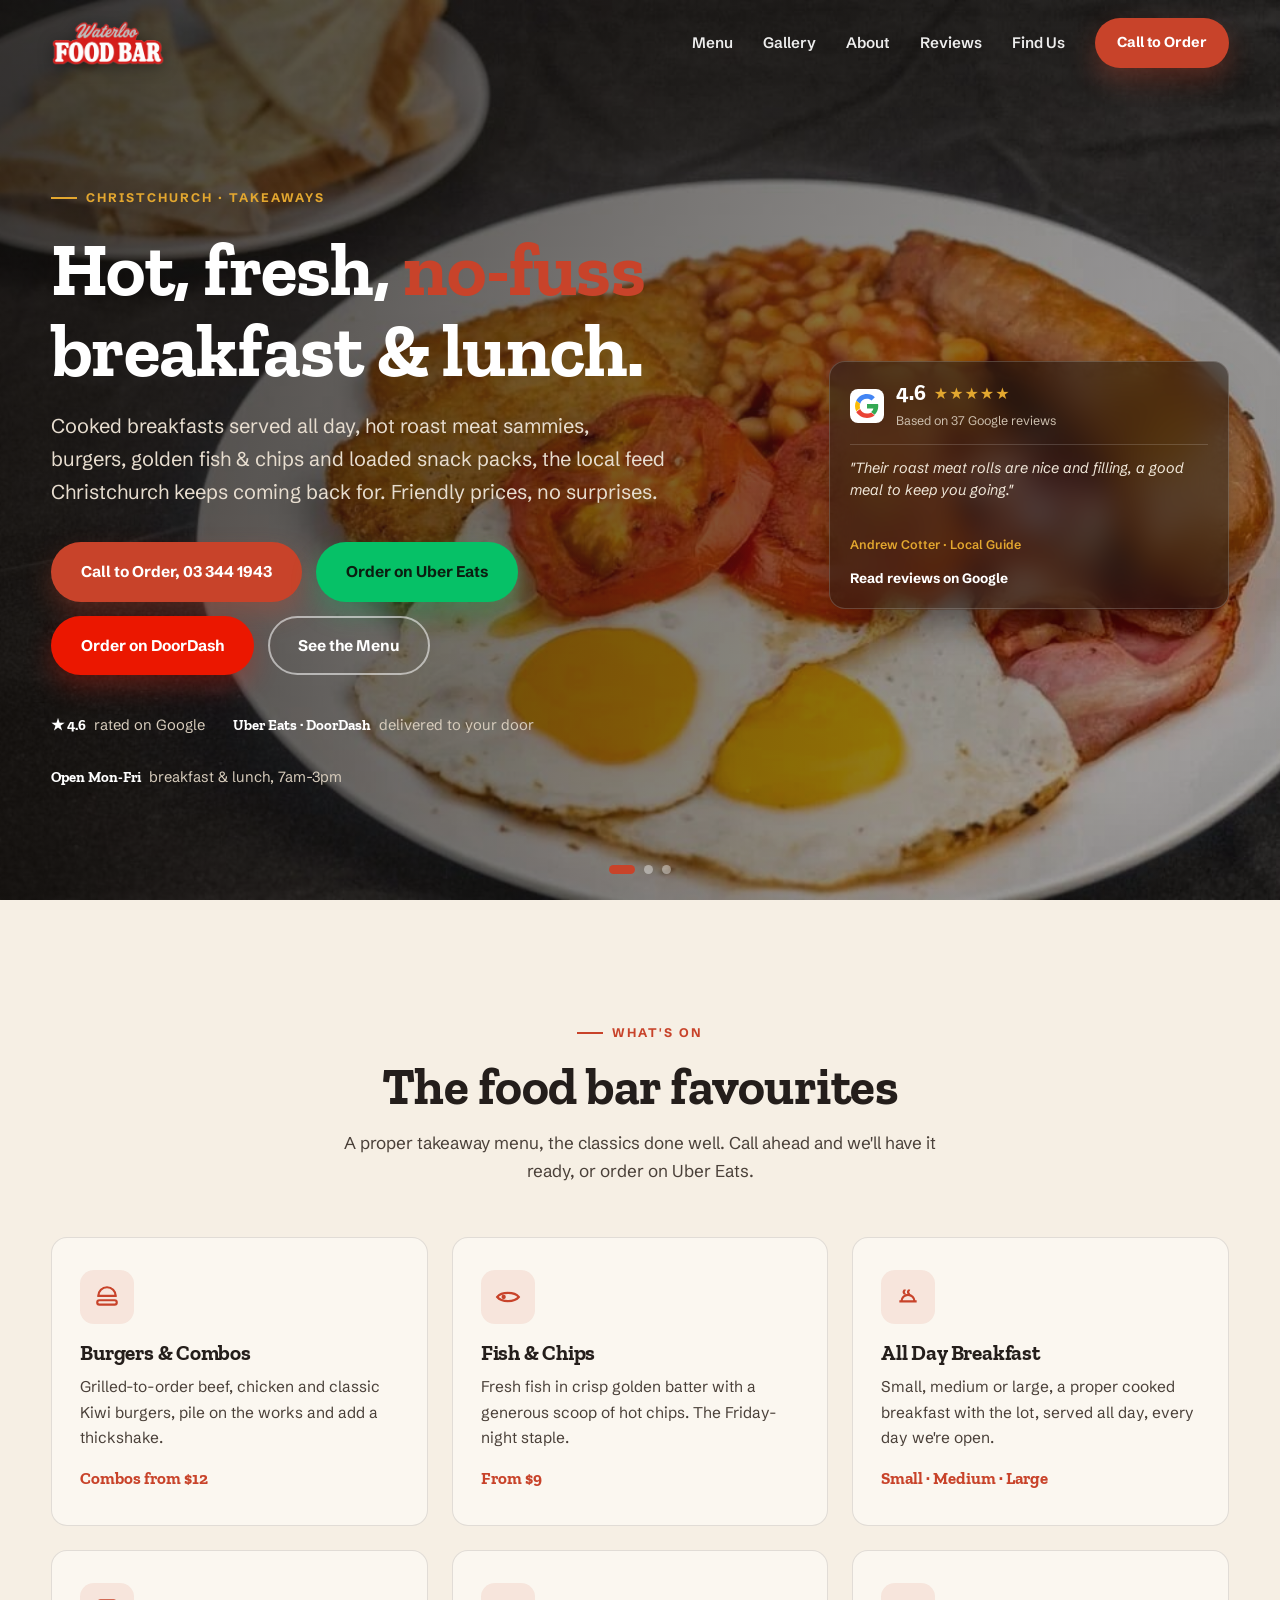
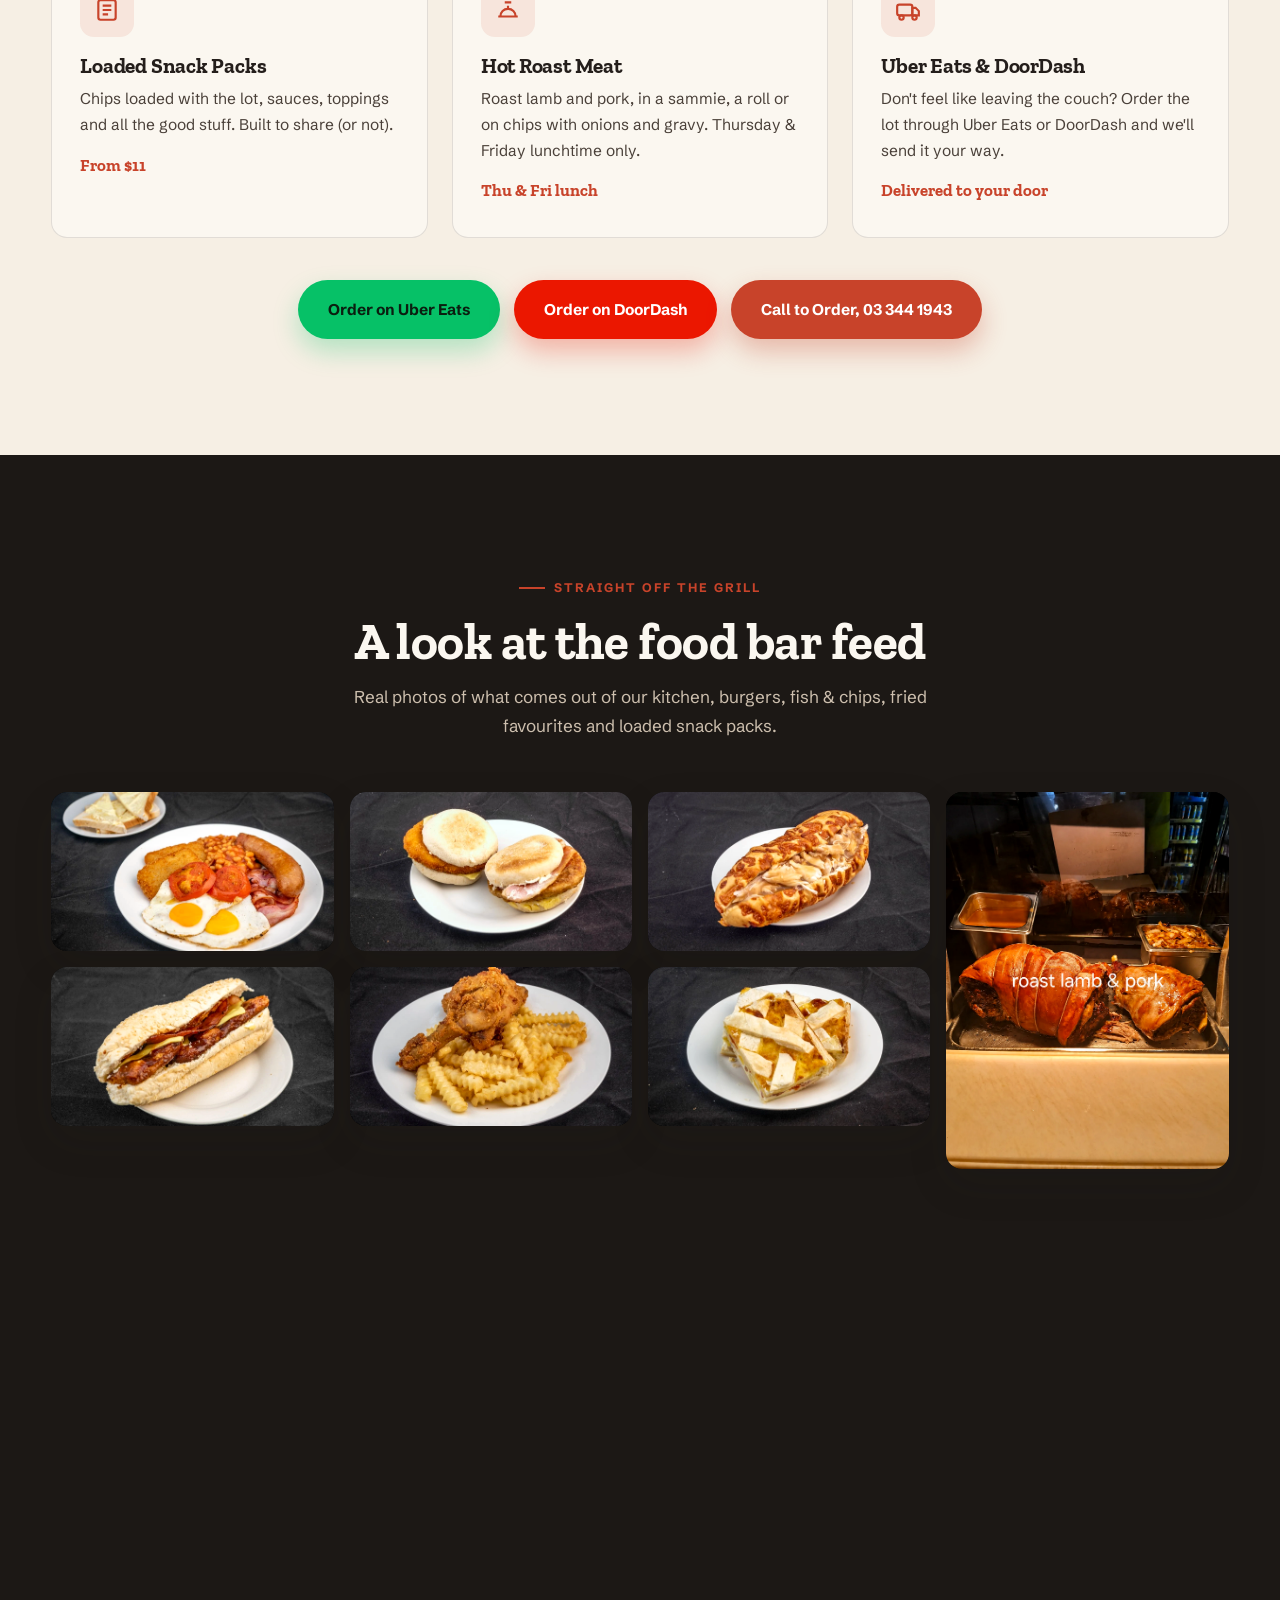
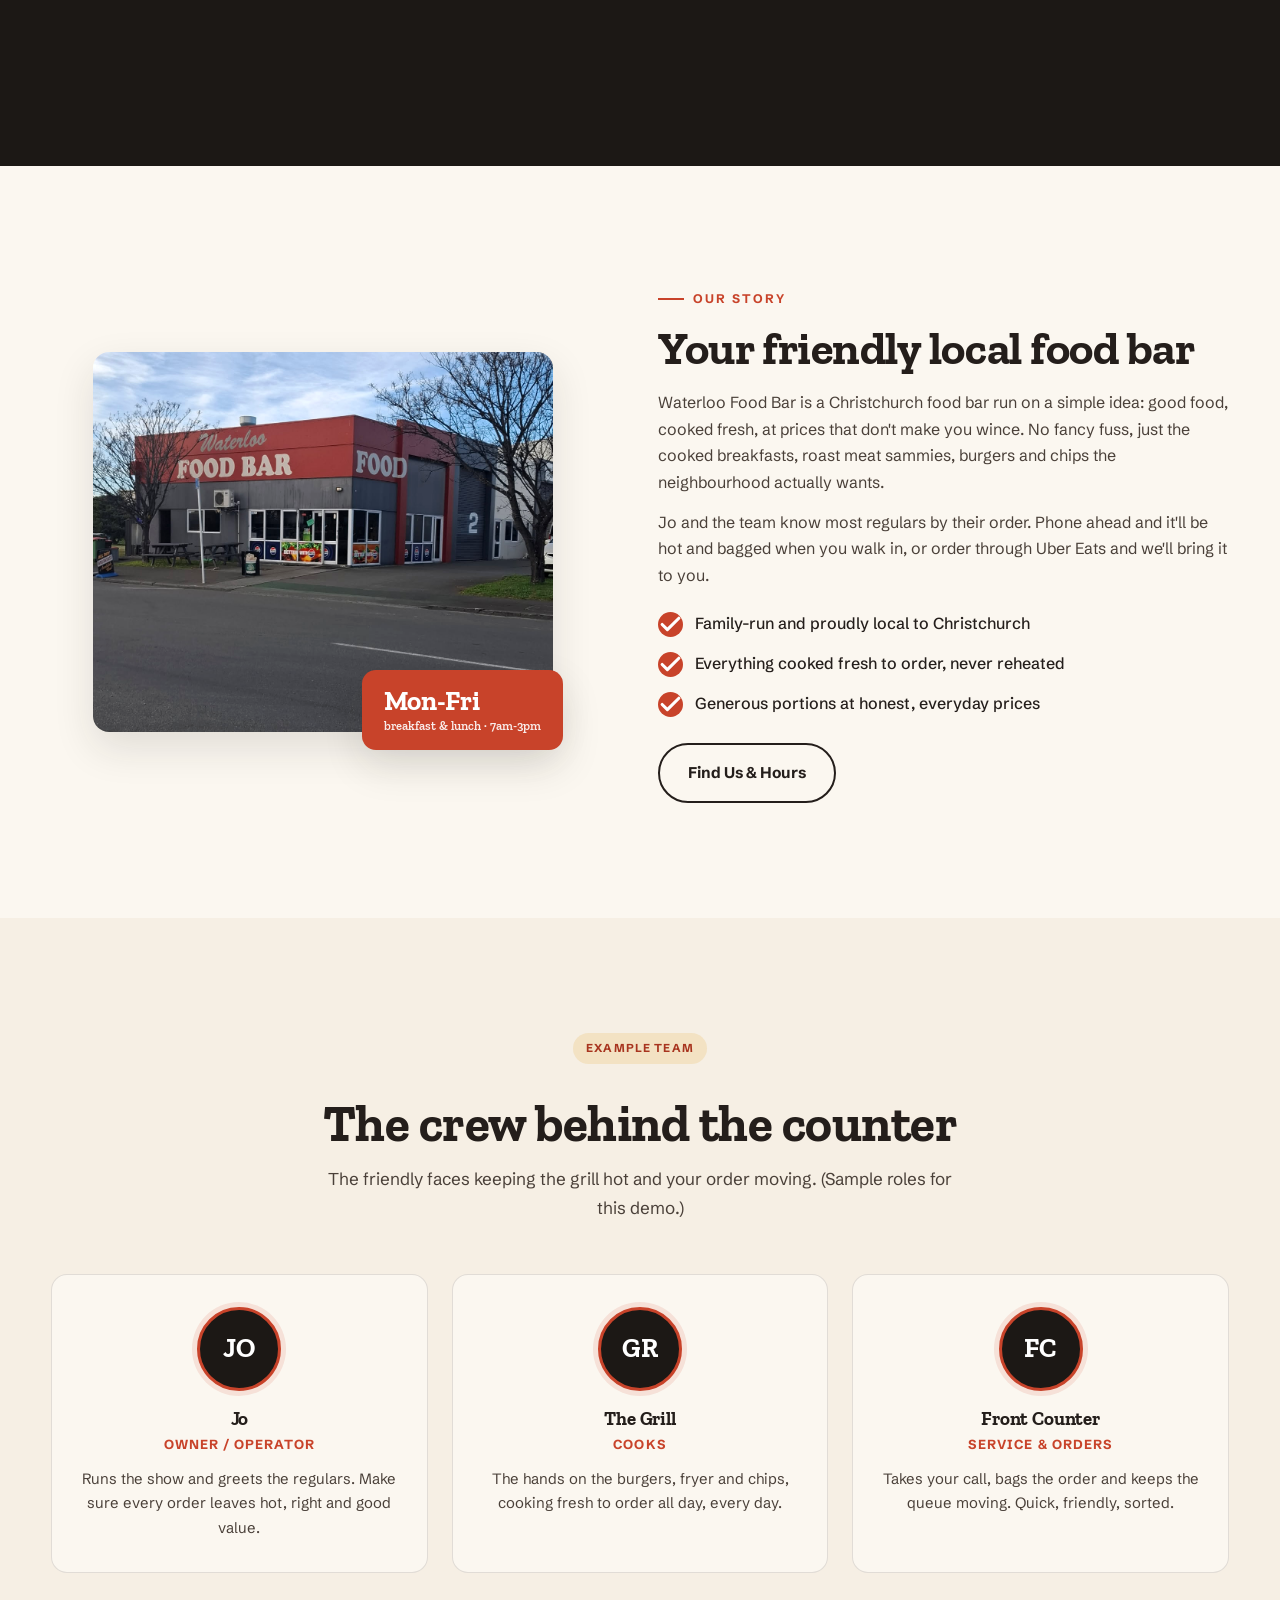
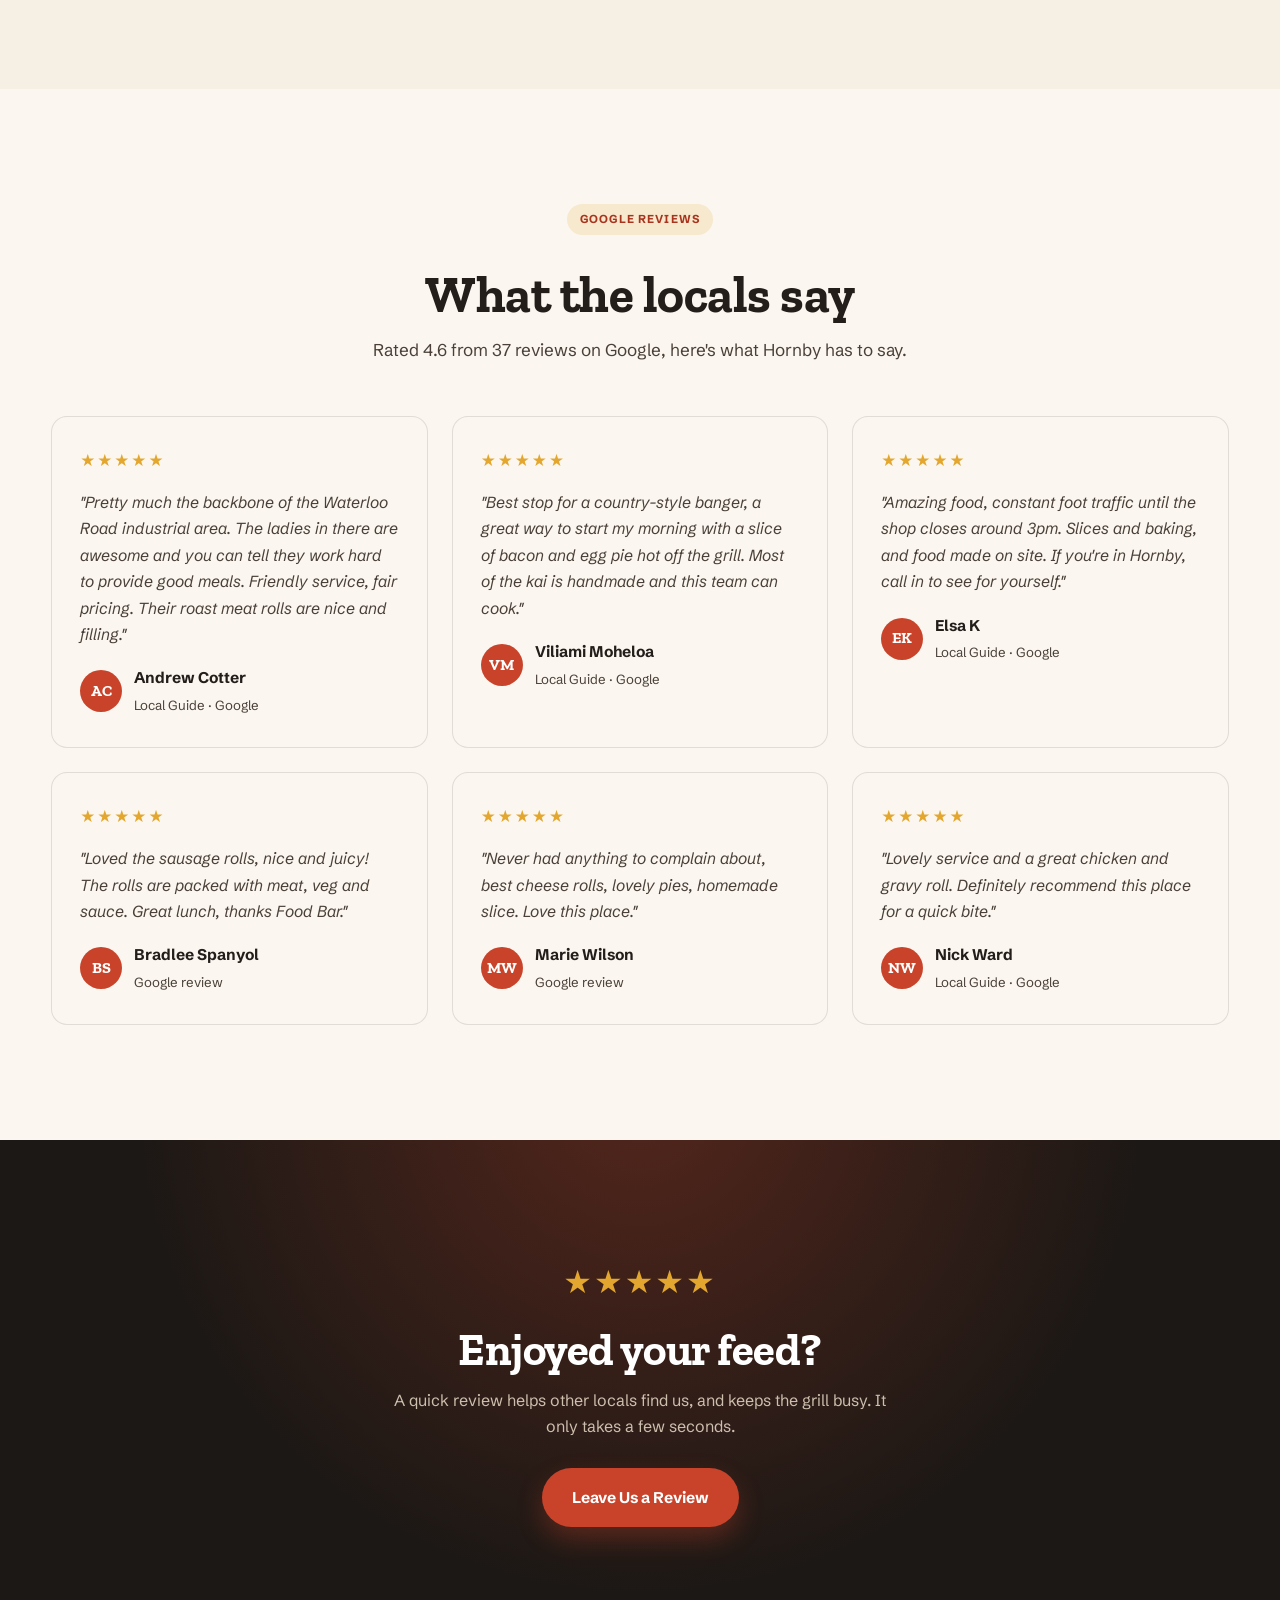
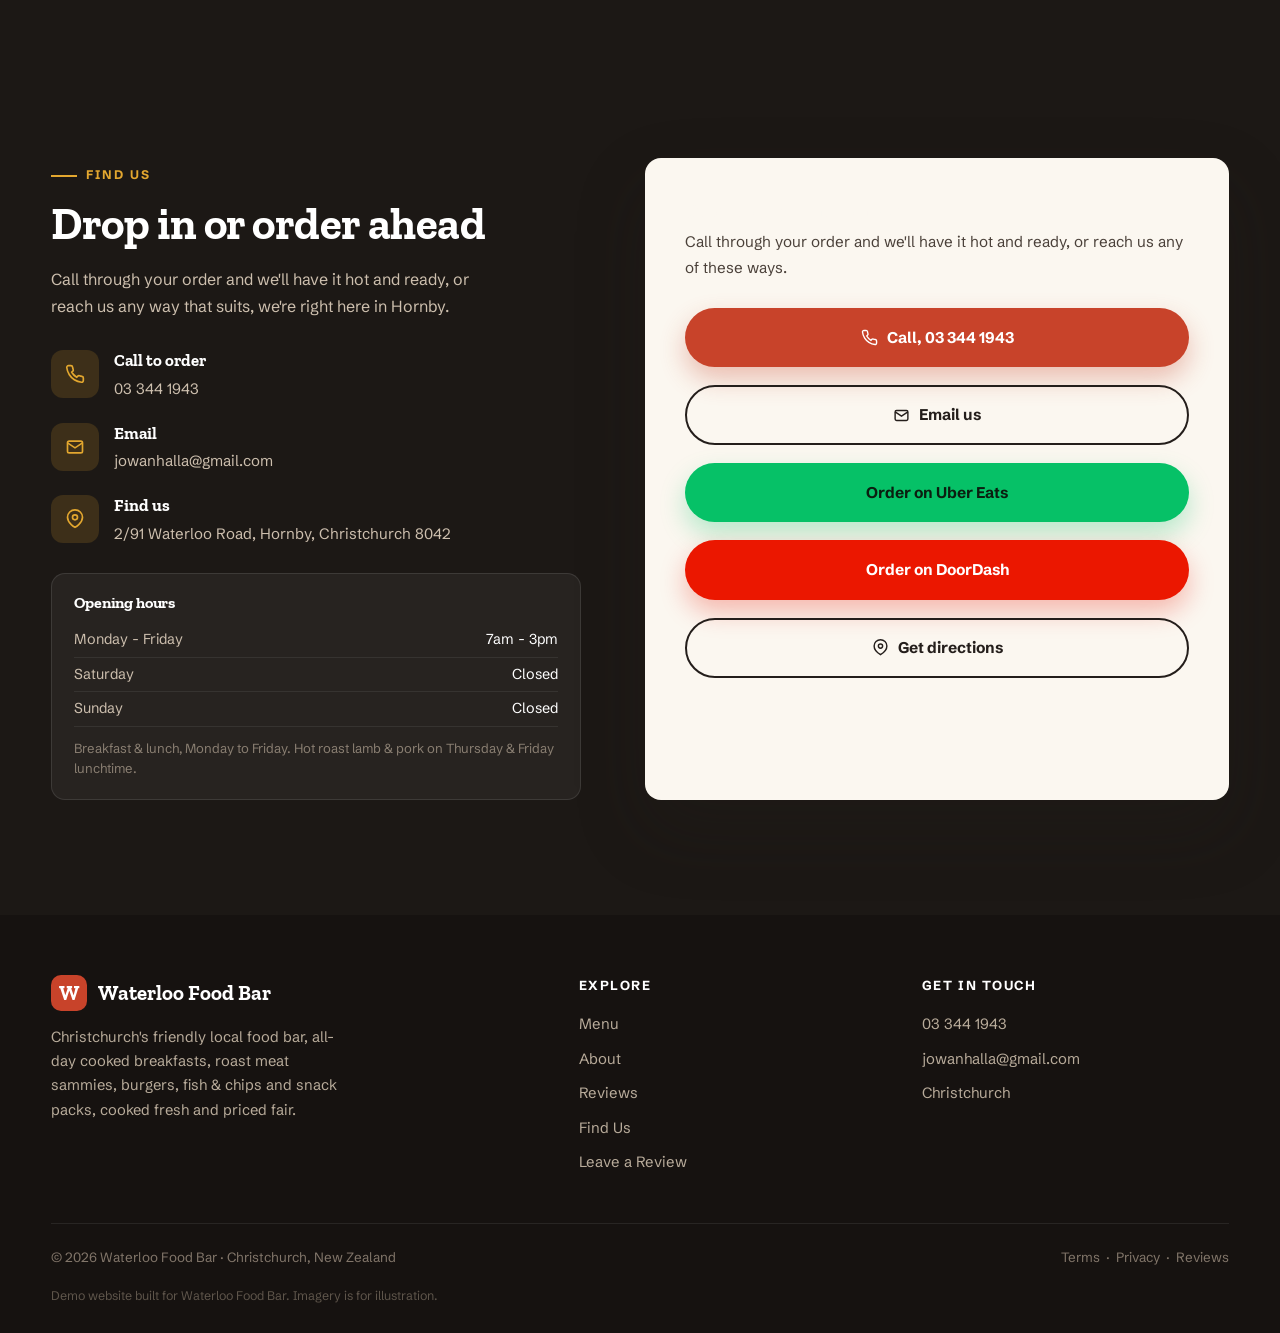
==== commit 4701eb45: "Reviews: Google count 36 -> 37, 28 Oct 2026 Co-Authored-By: Claude Opus 5.5 <noreply@anthropic.com>" ====
--- a/index.html
+++ b/index.html
@@ -73,7 +73,7 @@
         <span class="gw-g" aria-hidden="true"><svg viewBox="0 0 48 48"><path fill="#4285F4" d="M24 9.5c3.5 0 6.6 1.2 9 3.6l6.7-6.7C35.6 2.4 30.2 0 24 0 14.6 0 6.4 5.4 2.5 13.3l7.8 6C12.2 13.2 17.6 9.5 24 9.5z"/><path fill="#34A853" d="M46.5 24.5c0-1.6-.1-3.1-.4-4.5H24v9h12.7c-.5 2.9-2.1 5.3-4.5 7l7 5.4C43.6 37 46.5 31.3 46.5 24.5z"/><path fill="#FBBC05" d="M10.3 28.3c-.5-1.4-.8-2.9-.8-4.3s.3-3 .8-4.3l-7.8-6C.9 16.9 0 20.3 0 24s.9 7.1 2.5 10.3l7.8-6z"/><path fill="#EA4335" d="M24 48c6.2 0 11.4-2 15.2-5.5l-7-5.4c-2 1.3-4.6 2.1-8.2 2.1-6.4 0-11.8-3.7-13.7-9l-7.8 6C6.4 42.6 14.6 48 24 48z"/></svg></span>
         <div>
           <div class="gw-top"><b>4.6</b><span class="gw-stars">★★★★★</span></div>
-          <span class="gw-sub">Based on 36 Google reviews</span>
+          <span class="gw-sub">Based on 37 Google reviews</span>
         </div>
       </div>
       <p class="gw-quote" id="gwQuote">"Their roast meat rolls are nice and filling, a good meal to keep you going."</p>
@@ -234,7 +234,7 @@
     <div class="sec-head center reveal">
       <span class="badge">Google reviews</span>
       <h2>What the locals say</h2>
-      <p>Rated 4.6 from 36 reviews on Google, here's what Hornby has to say.</p>
+      <p>Rated 4.6 from 37 reviews on Google, here's what Hornby has to say.</p>
     </div>
     <div class="rev-grid">
       <article class="rev-card reveal">
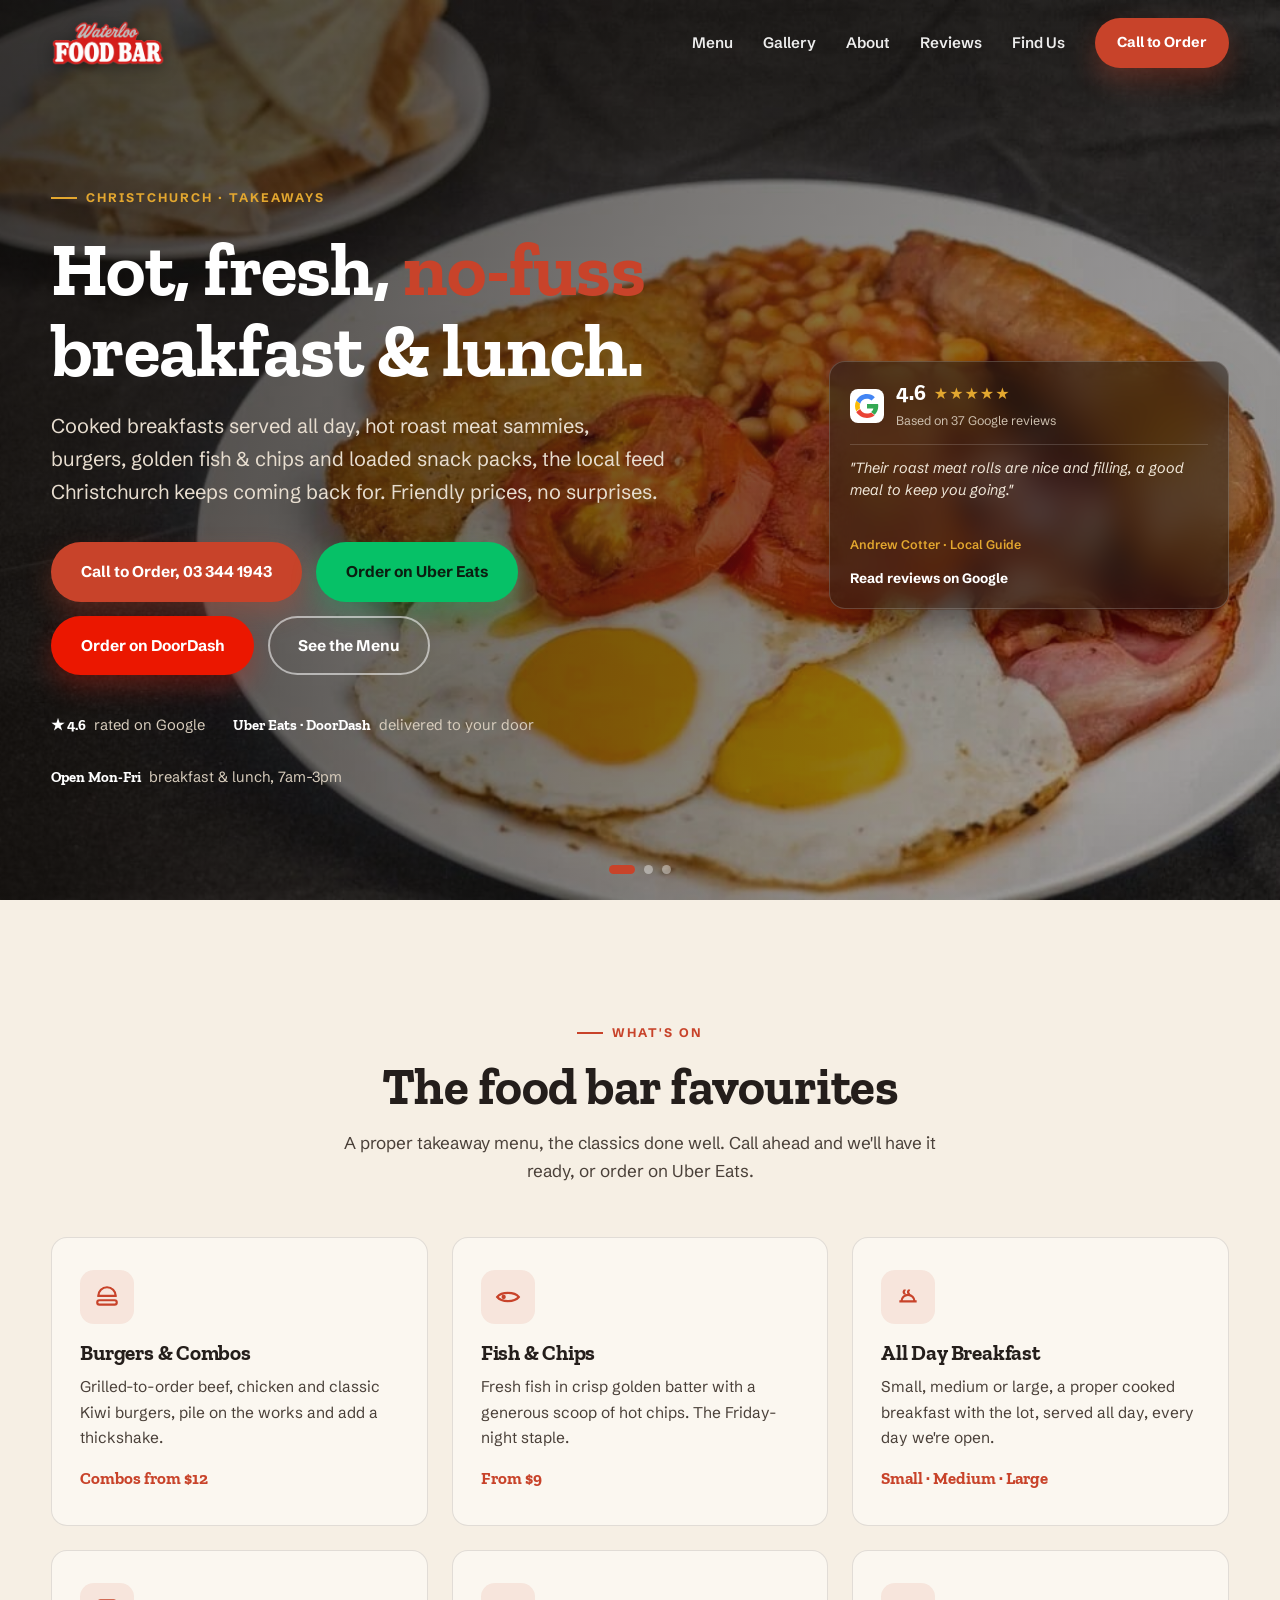
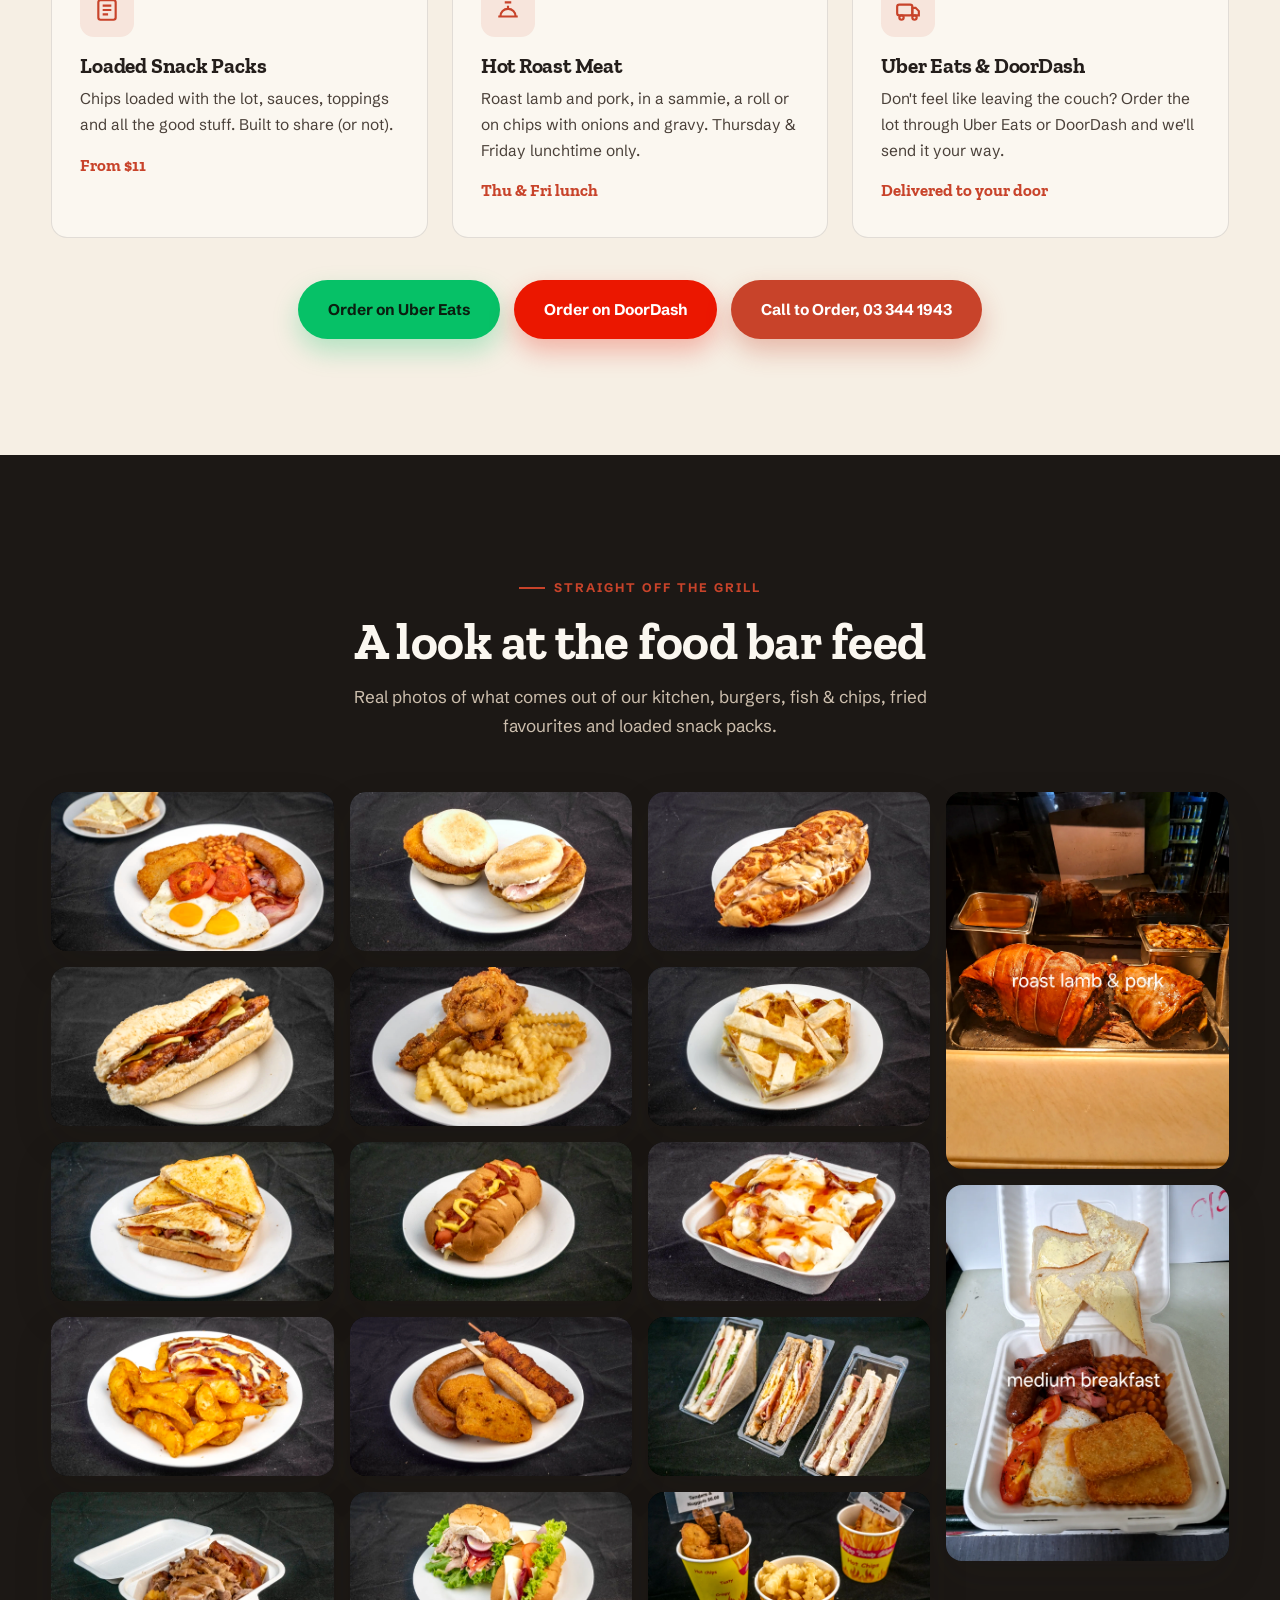
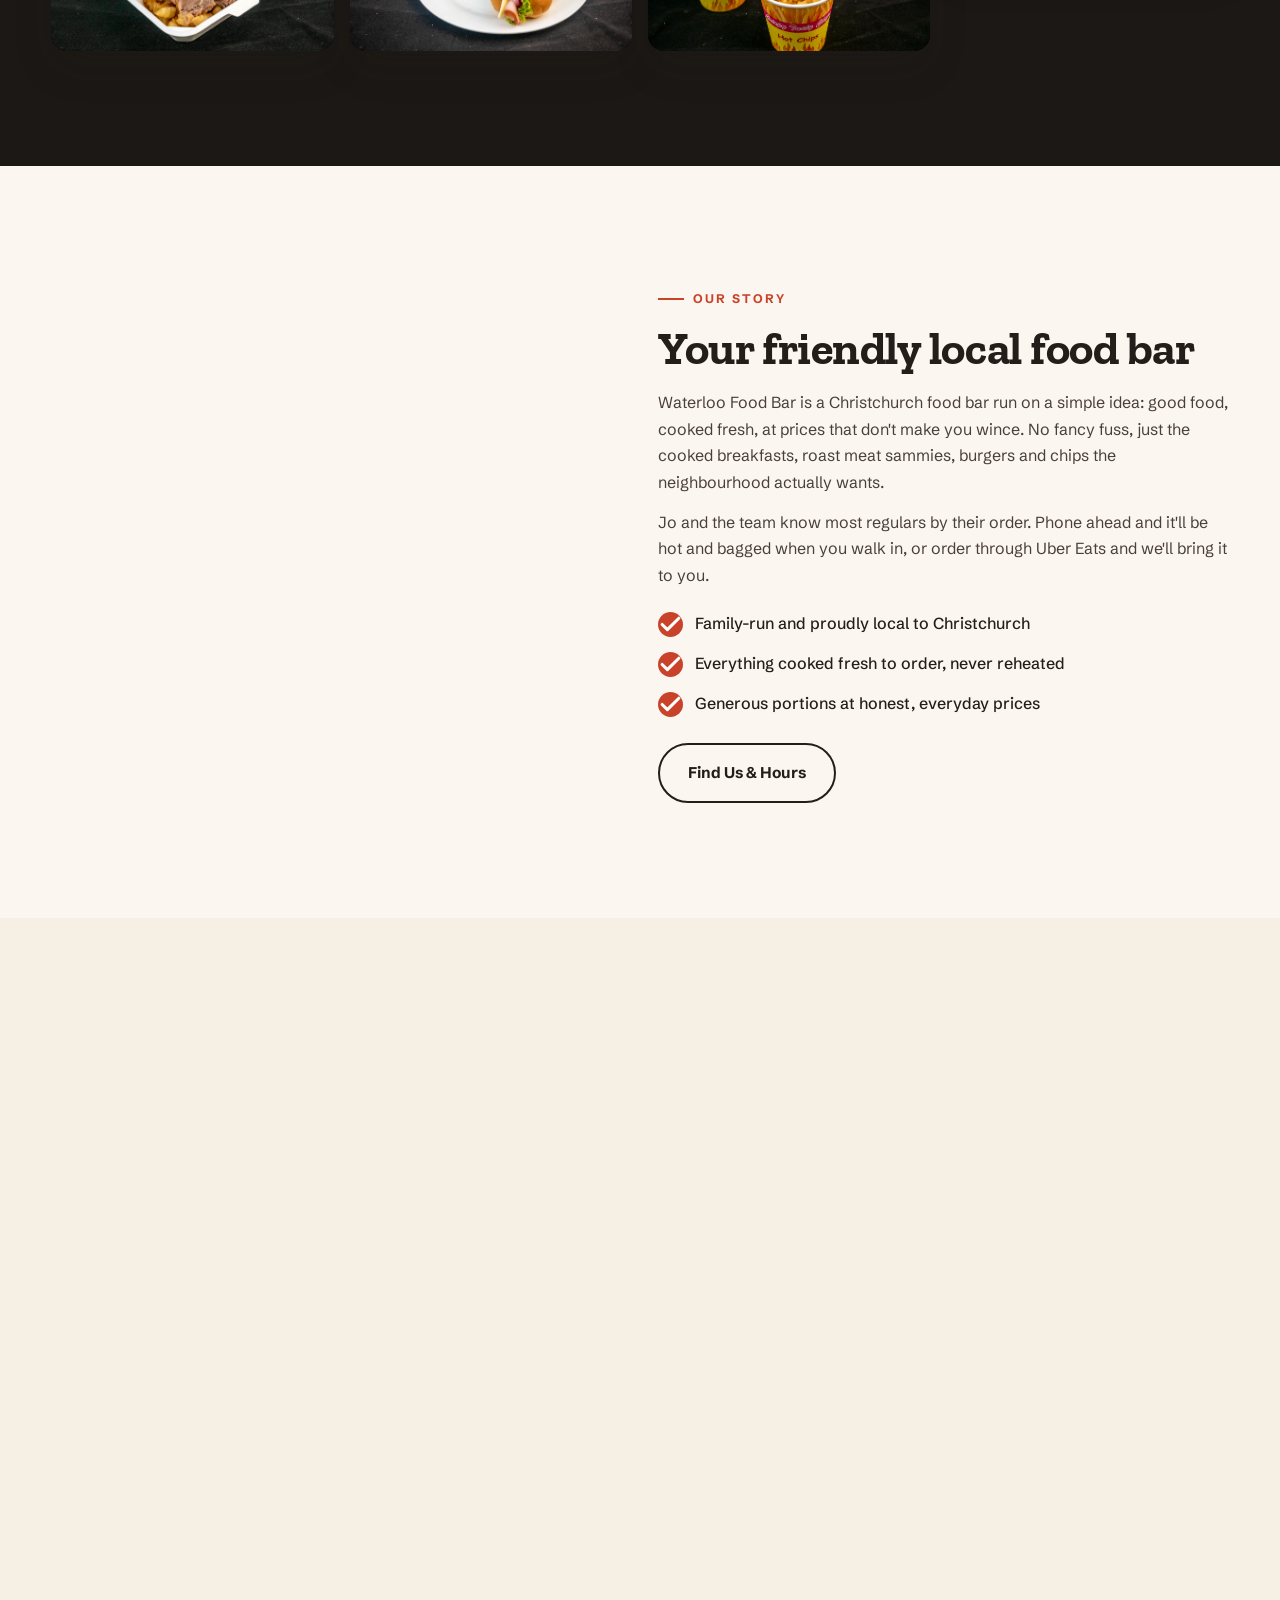
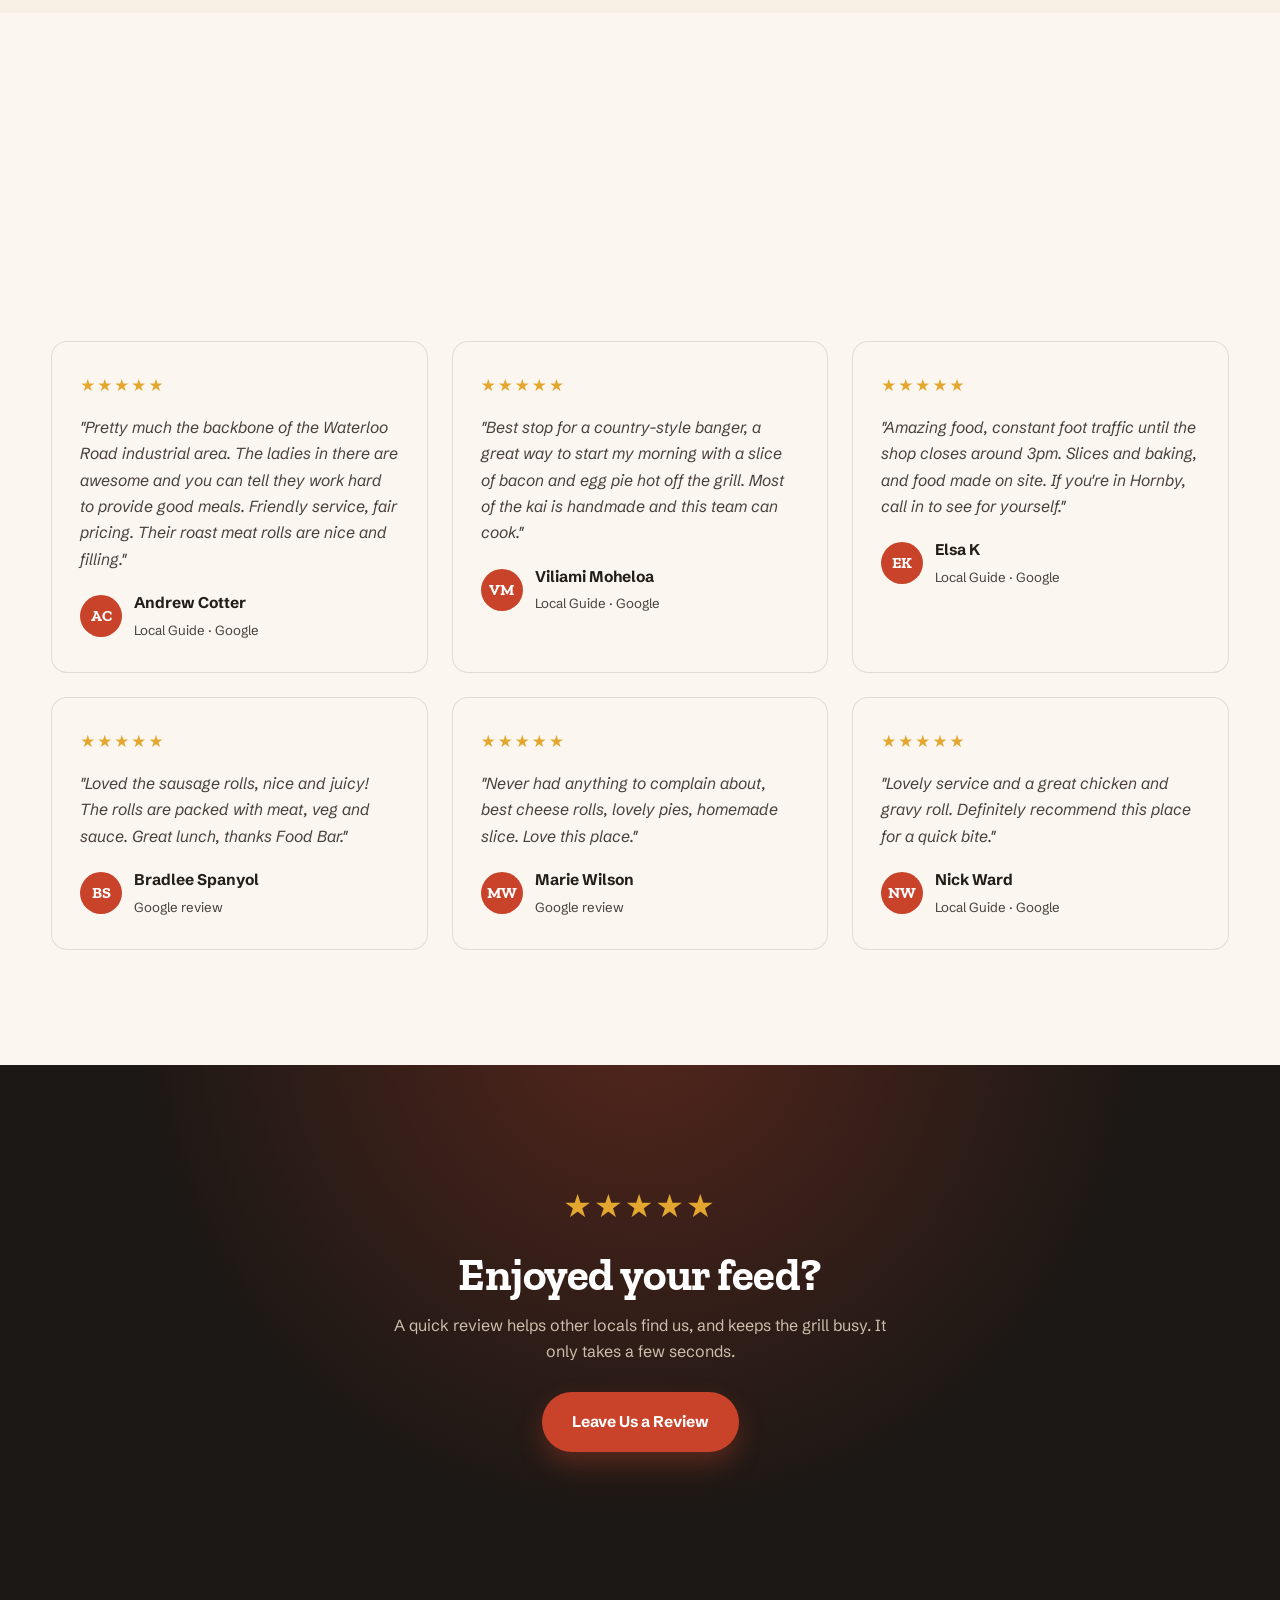
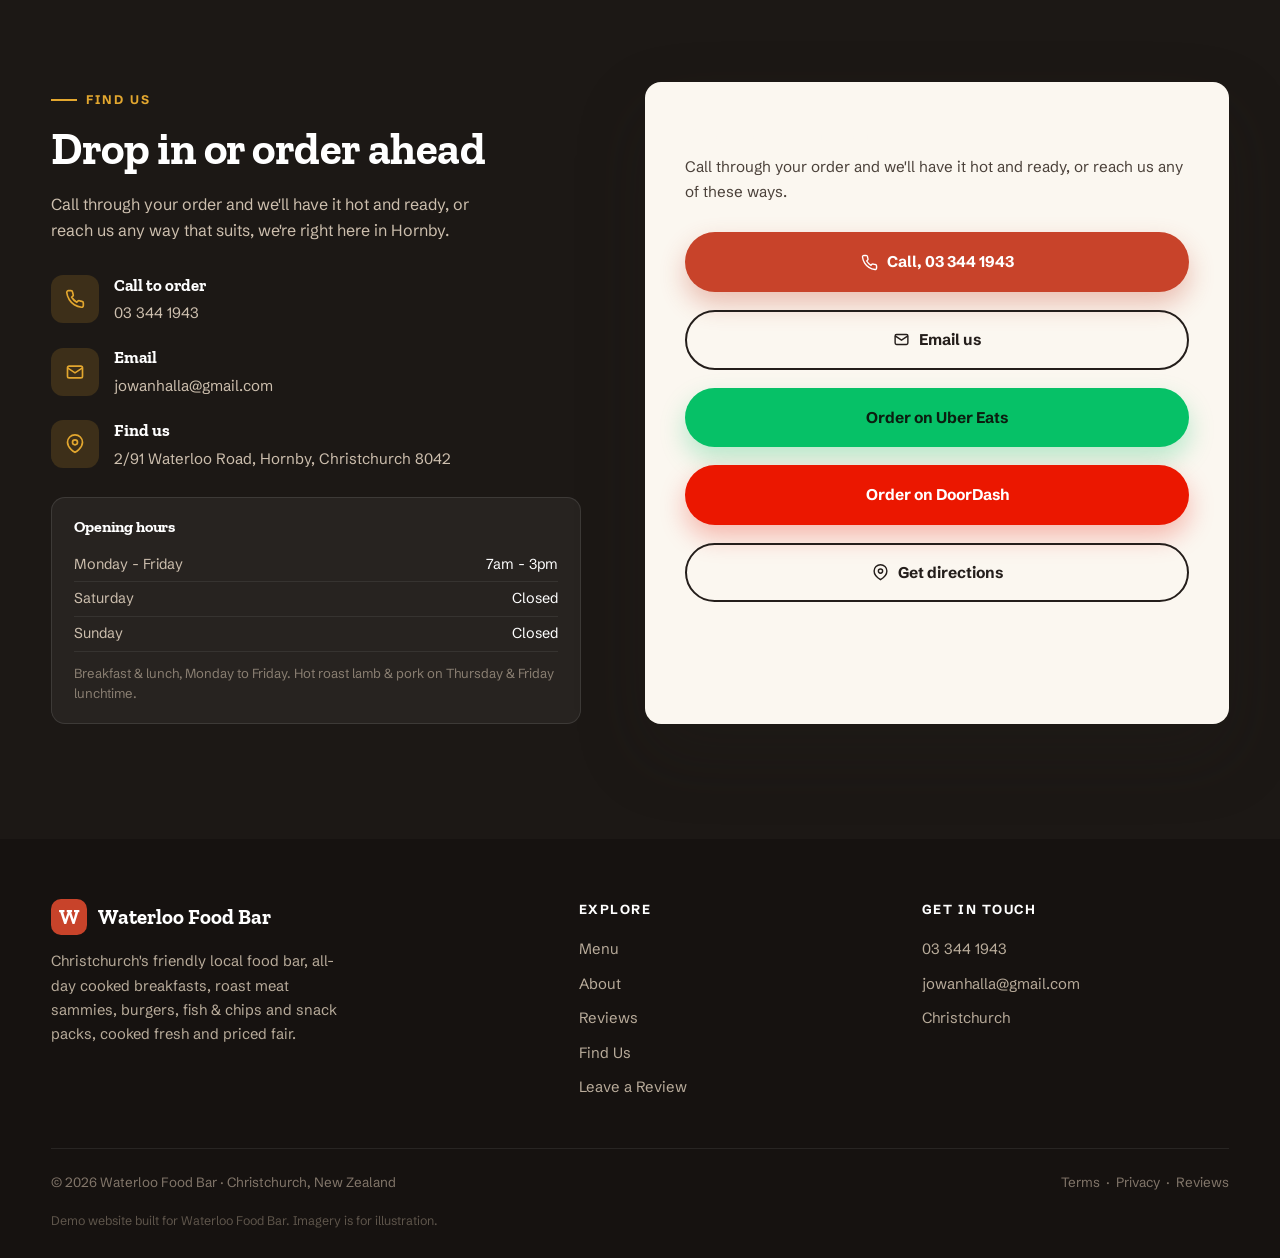
==== commit 32974c70: "Fix: remove example team badge, sample note and placeholder role cards, 28 Oct 2026 Co-Authored-By: " ====
--- a/index.html
+++ b/index.html
@@ -201,28 +201,15 @@
 <section class="section bg-bone">
   <div class="wrap">
     <div class="sec-head center reveal">
-      <span class="badge">Example team</span>
       <h2>The crew behind the counter</h2>
-      <p>The friendly faces keeping the grill hot and your order moving. (Sample roles for this demo.)</p>
-    </div>
-    <div class="crew-grid">
+      <p>The friendly faces keeping the grill hot and your order moving.</p>
+    </div>
+    <div class="crew-grid" style="grid-template-columns:minmax(0,380px);justify-content:center">
       <article class="crew-card reveal">
         <div class="avatar">JO</div>
         <h3>Jo</h3>
         <div class="role">Owner / Operator</div>
         <p>Runs the show and greets the regulars. Make sure every order leaves hot, right and good value.</p>
-      </article>
-      <article class="crew-card reveal">
-        <div class="avatar">GR</div>
-        <h3>The Grill</h3>
-        <div class="role">Cooks</div>
-        <p>The hands on the burgers, fryer and chips, cooking fresh to order all day, every day.</p>
-      </article>
-      <article class="crew-card reveal">
-        <div class="avatar">FC</div>
-        <h3>Front Counter</h3>
-        <div class="role">Service &amp; Orders</div>
-        <p>Takes your call, bags the order and keeps the queue moving. Quick, friendly, sorted.</p>
       </article>
     </div>
   </div>
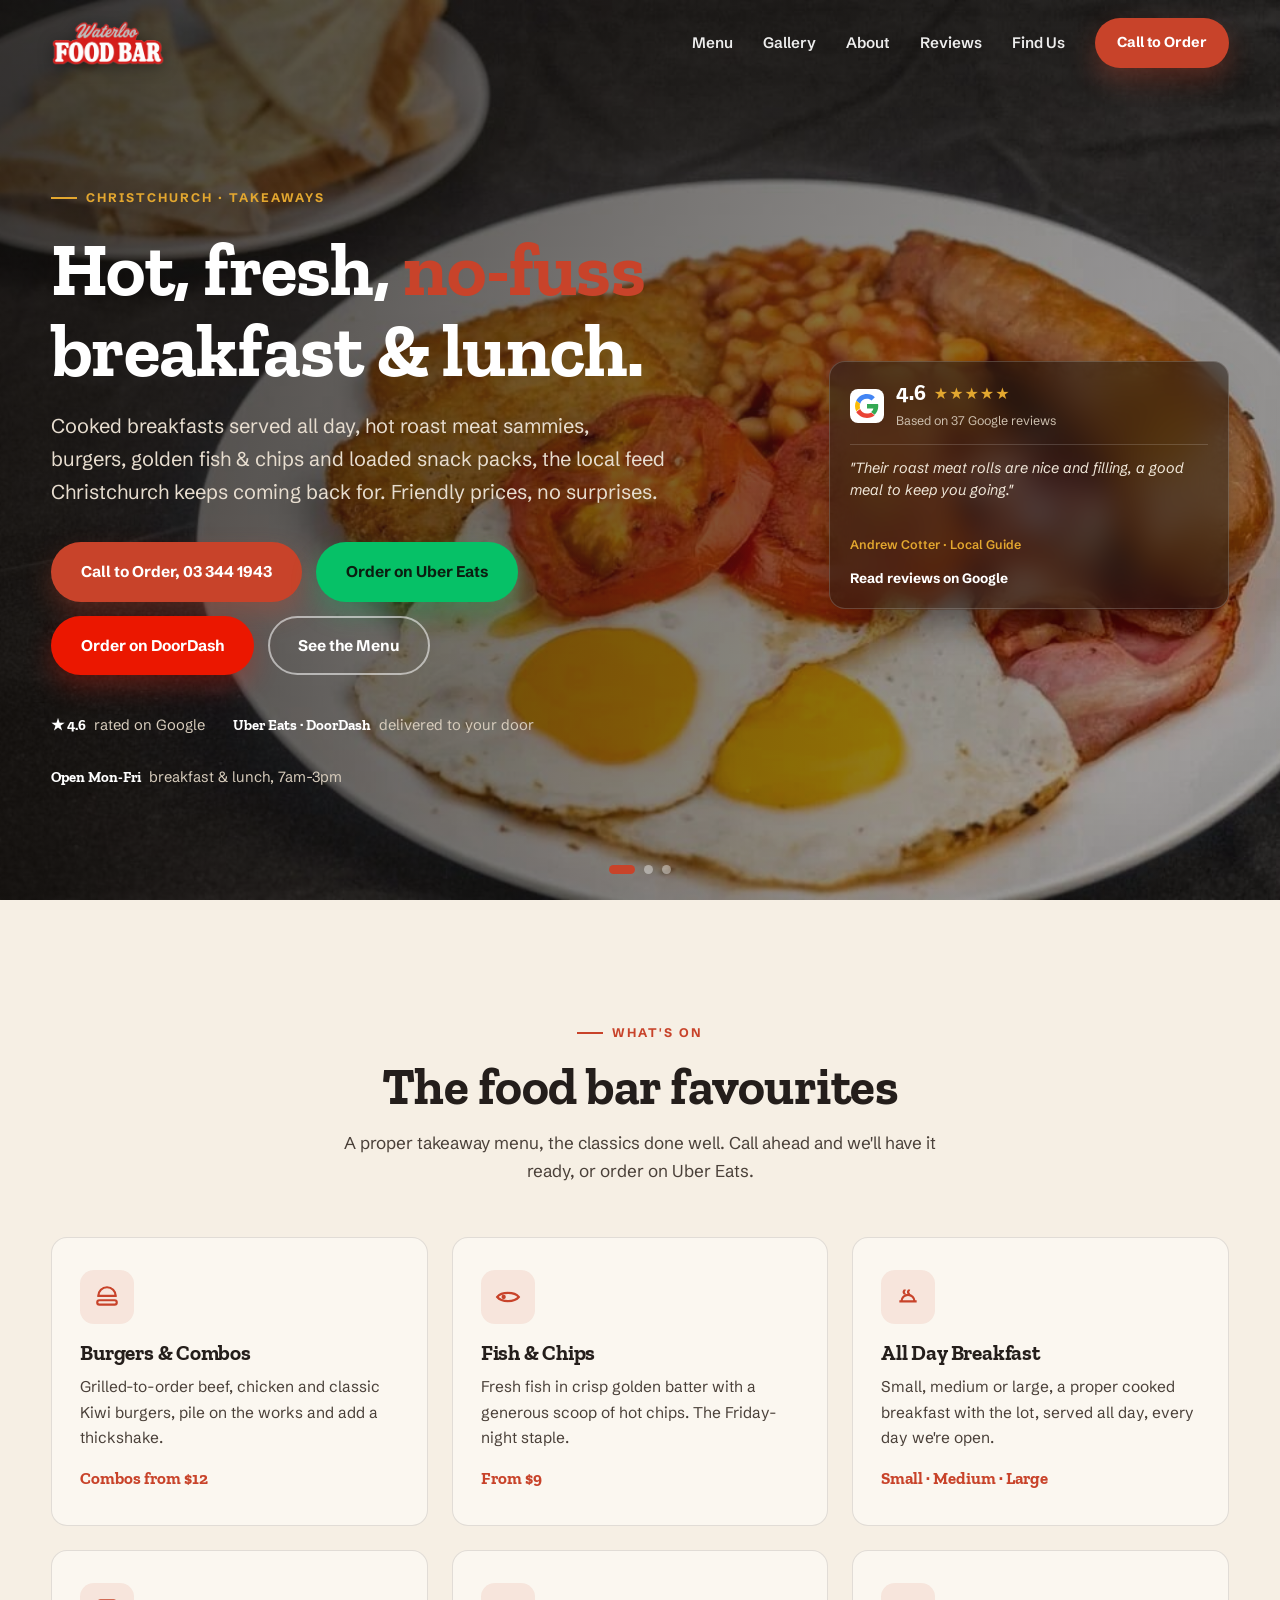
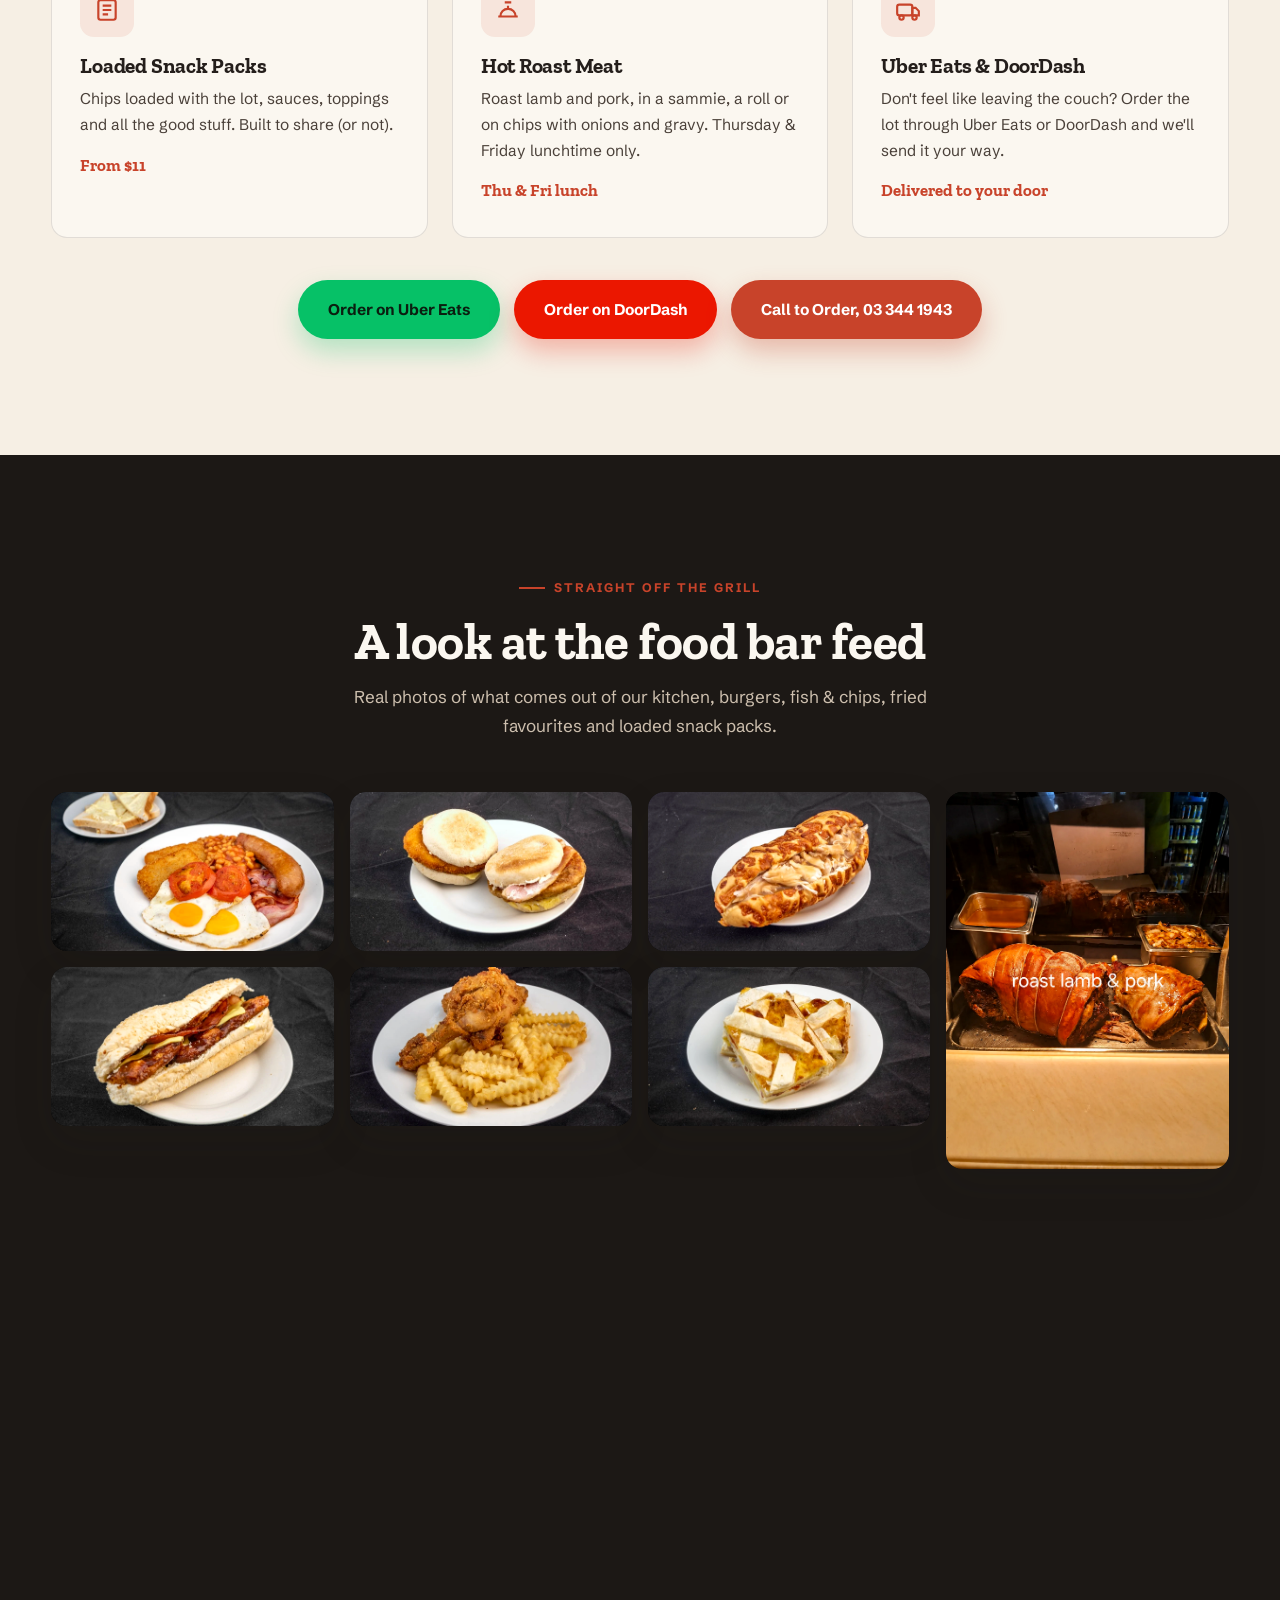
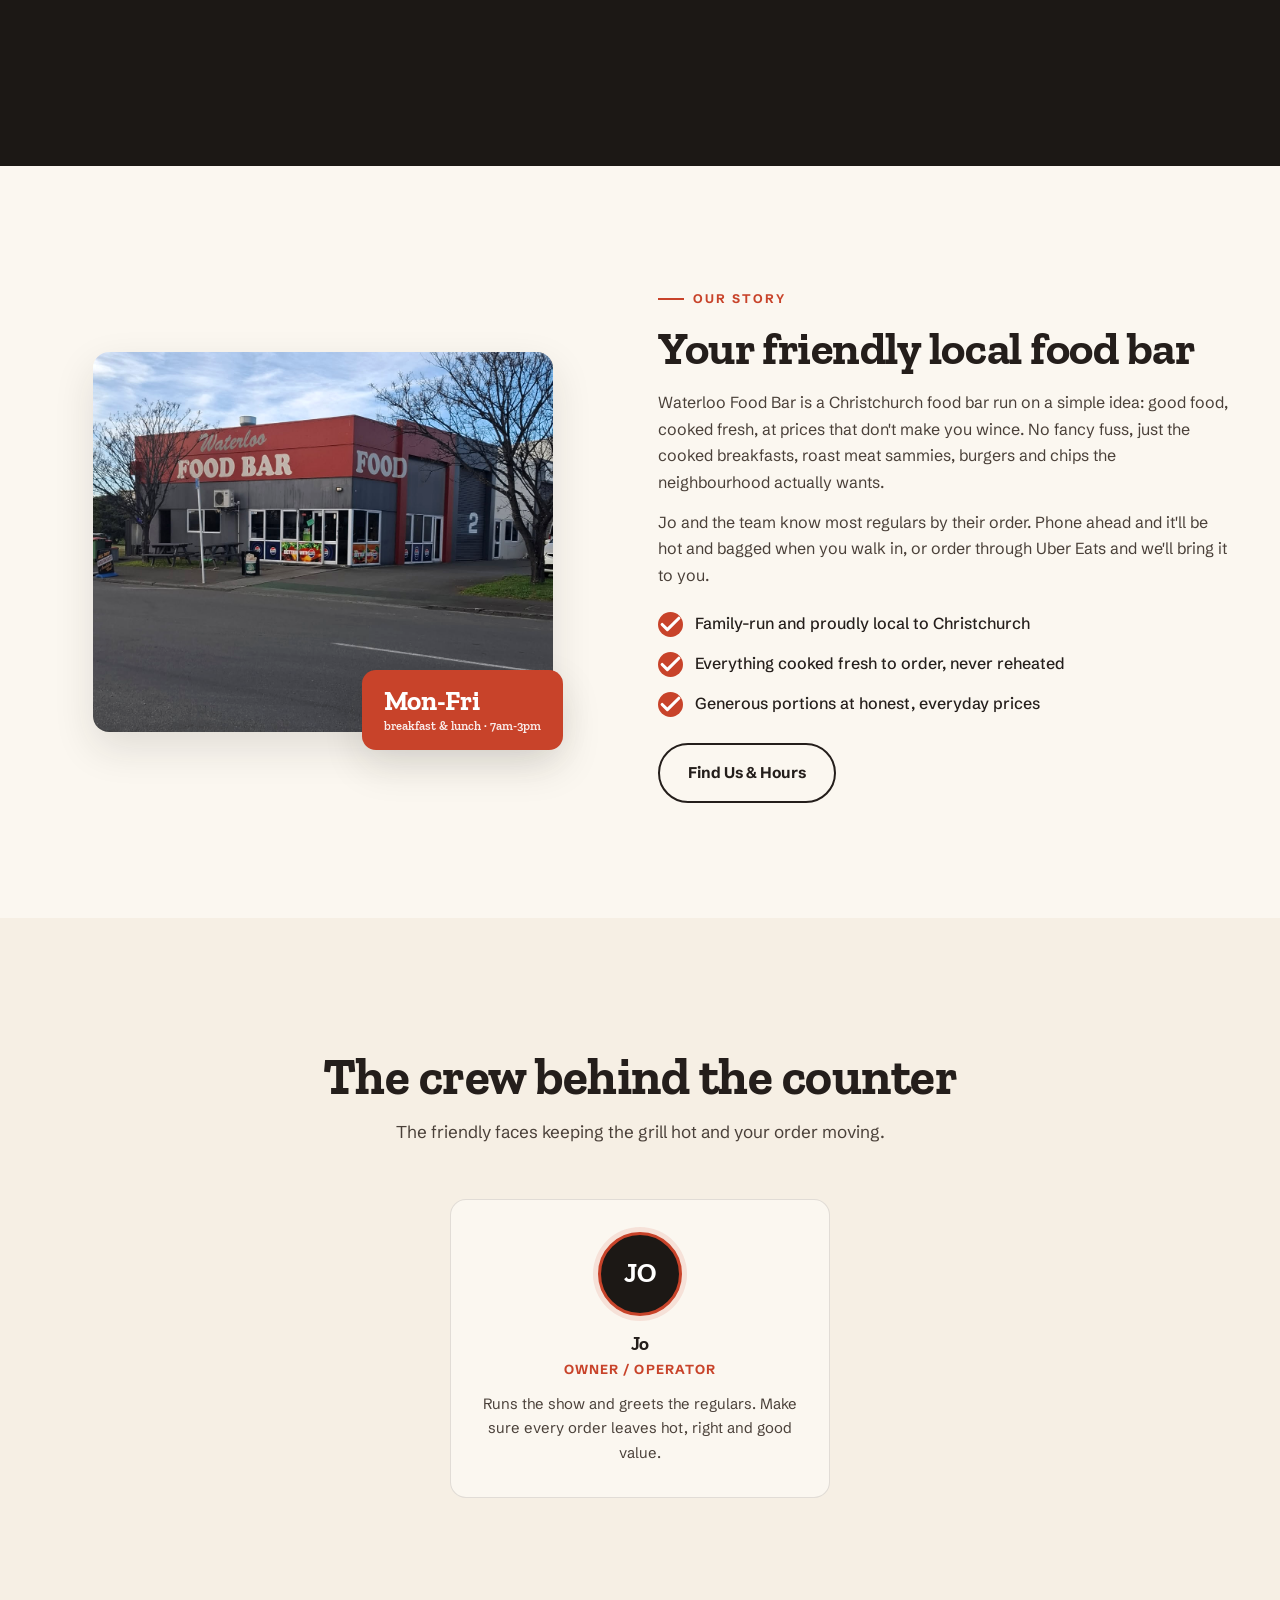
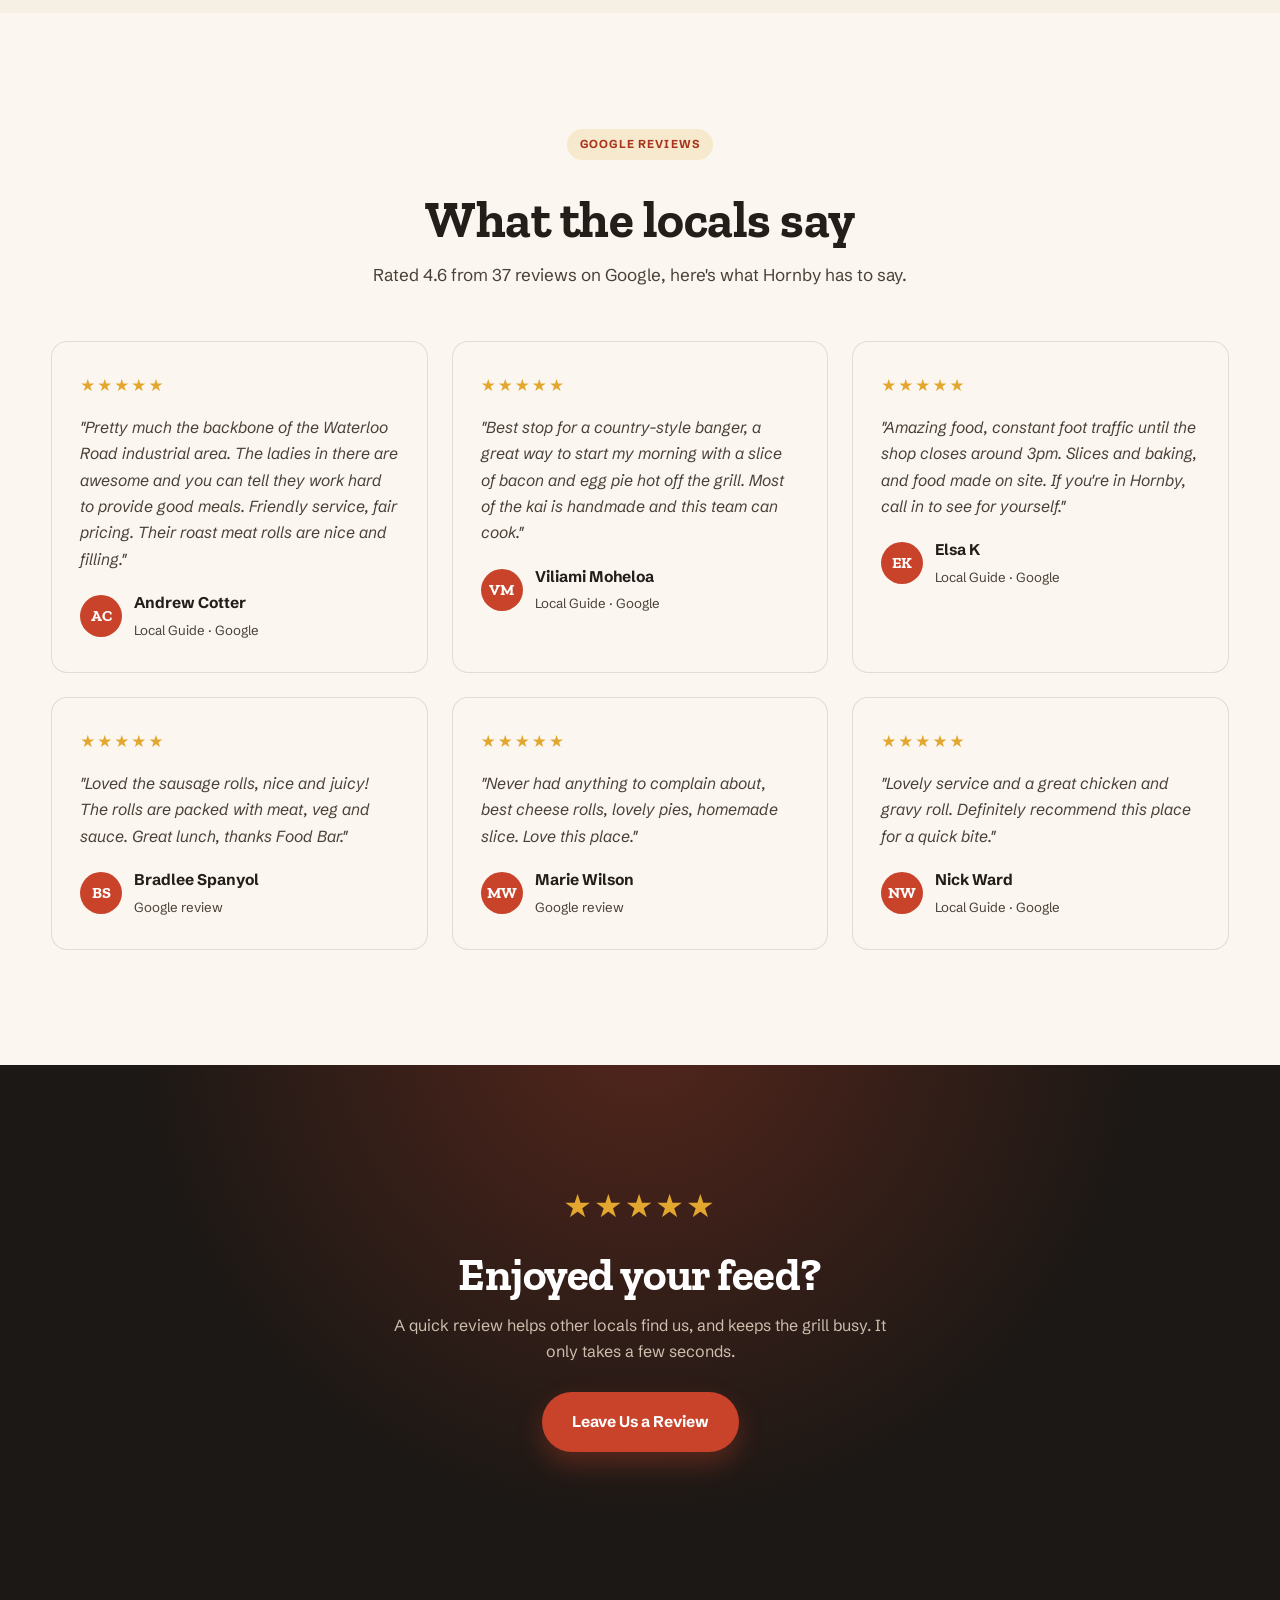
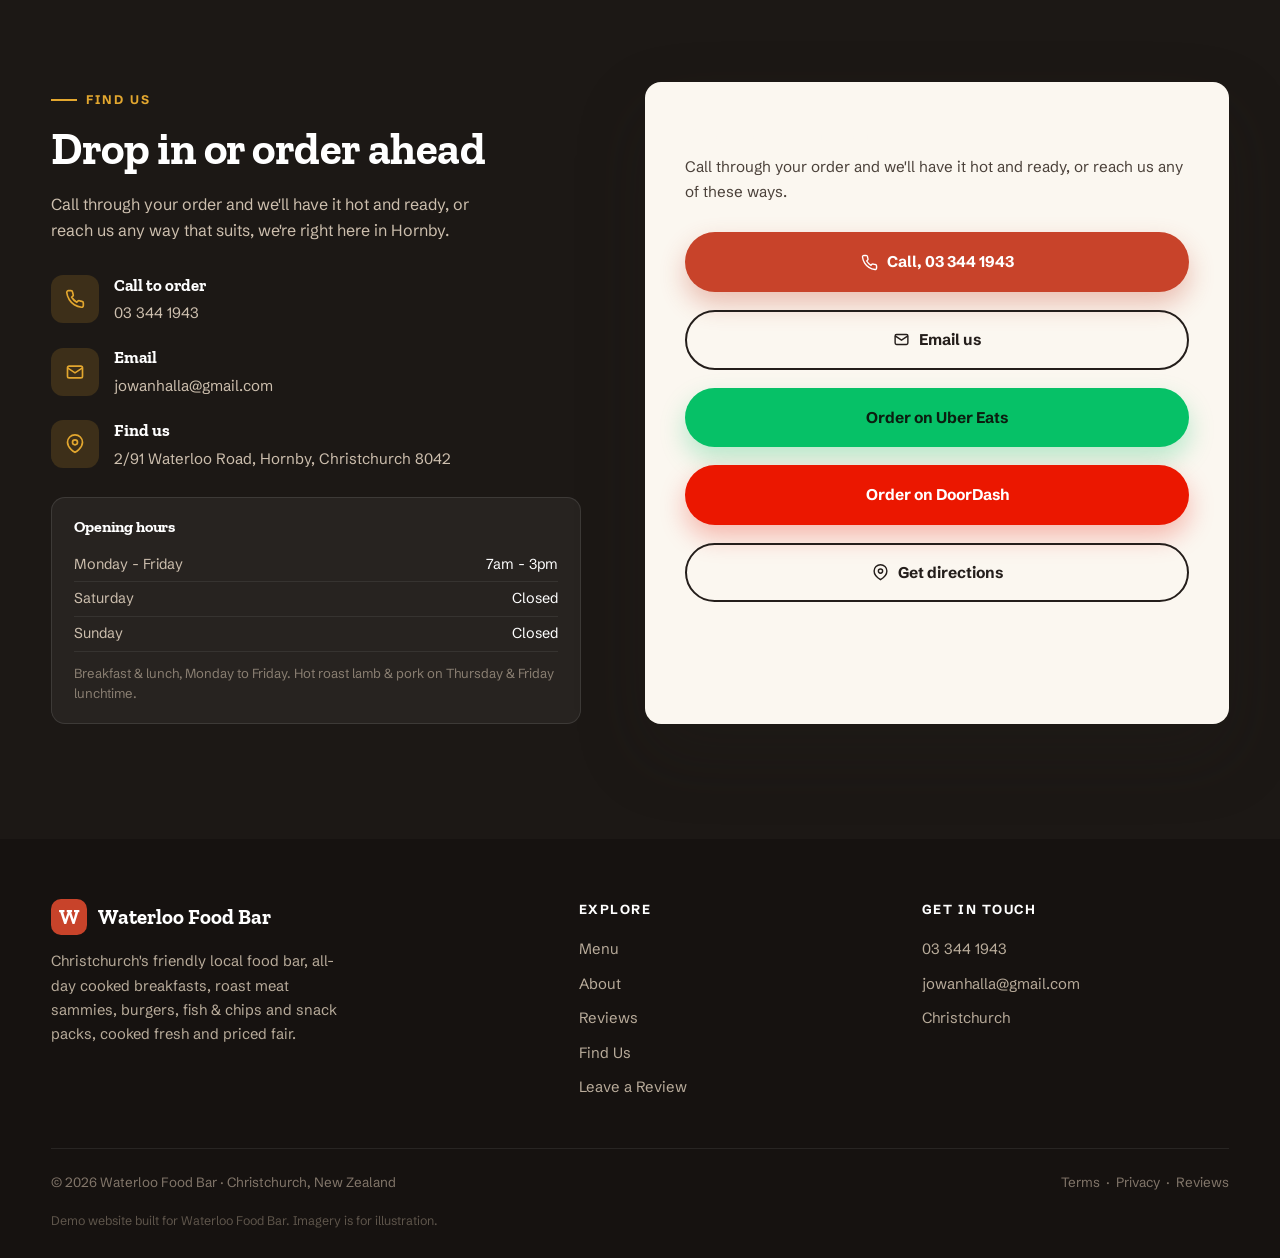
==== commit 0ab57466: "Proper favicon from the business's own logo favicon.ico (16/32/48), favicon-96.png and apple-touch-i" ====
--- a/index.html
+++ b/index.html
@@ -11,7 +11,9 @@
 <meta property="og:title" content="Waterloo Food Bar | Takeaways &amp; Burgers, Christchurch">
 <meta property="og:description" content="Hot, fresh, well-priced breakfast &amp; lunch in Christchurch. All-day cooked breakfasts, roast meat sammies, burgers, fish &amp; chips and snack packs.">
 <meta property="og:image" content="images/food-01.webp">
-<link rel="icon" href="data:image/svg+xml,<svg xmlns='http://www.w3.org/2000/svg' viewBox='0 0 100 100'><rect width='100' height='100' rx='22' fill='%23c8432a'/><text x='50' y='70' font-size='62' text-anchor='middle' fill='white' font-family='Georgia,serif' font-weight='700'>W</text></svg>">
+<link rel="icon" href="/favicon.ico" sizes="any">
+<link rel="icon" type="image/png" sizes="96x96" href="/favicon-96.png">
+<link rel="apple-touch-icon" href="/apple-touch-icon.png">
 <link rel="preconnect" href="https://fonts.googleapis.com">
 <link rel="preconnect" href="https://fonts.gstatic.com" crossorigin>
 <link href="https://fonts.googleapis.com/css2?family=Zilla+Slab:wght@500;600;700&family=Schibsted+Grotesk:wght@400;500;600;700&display=swap" rel="stylesheet">
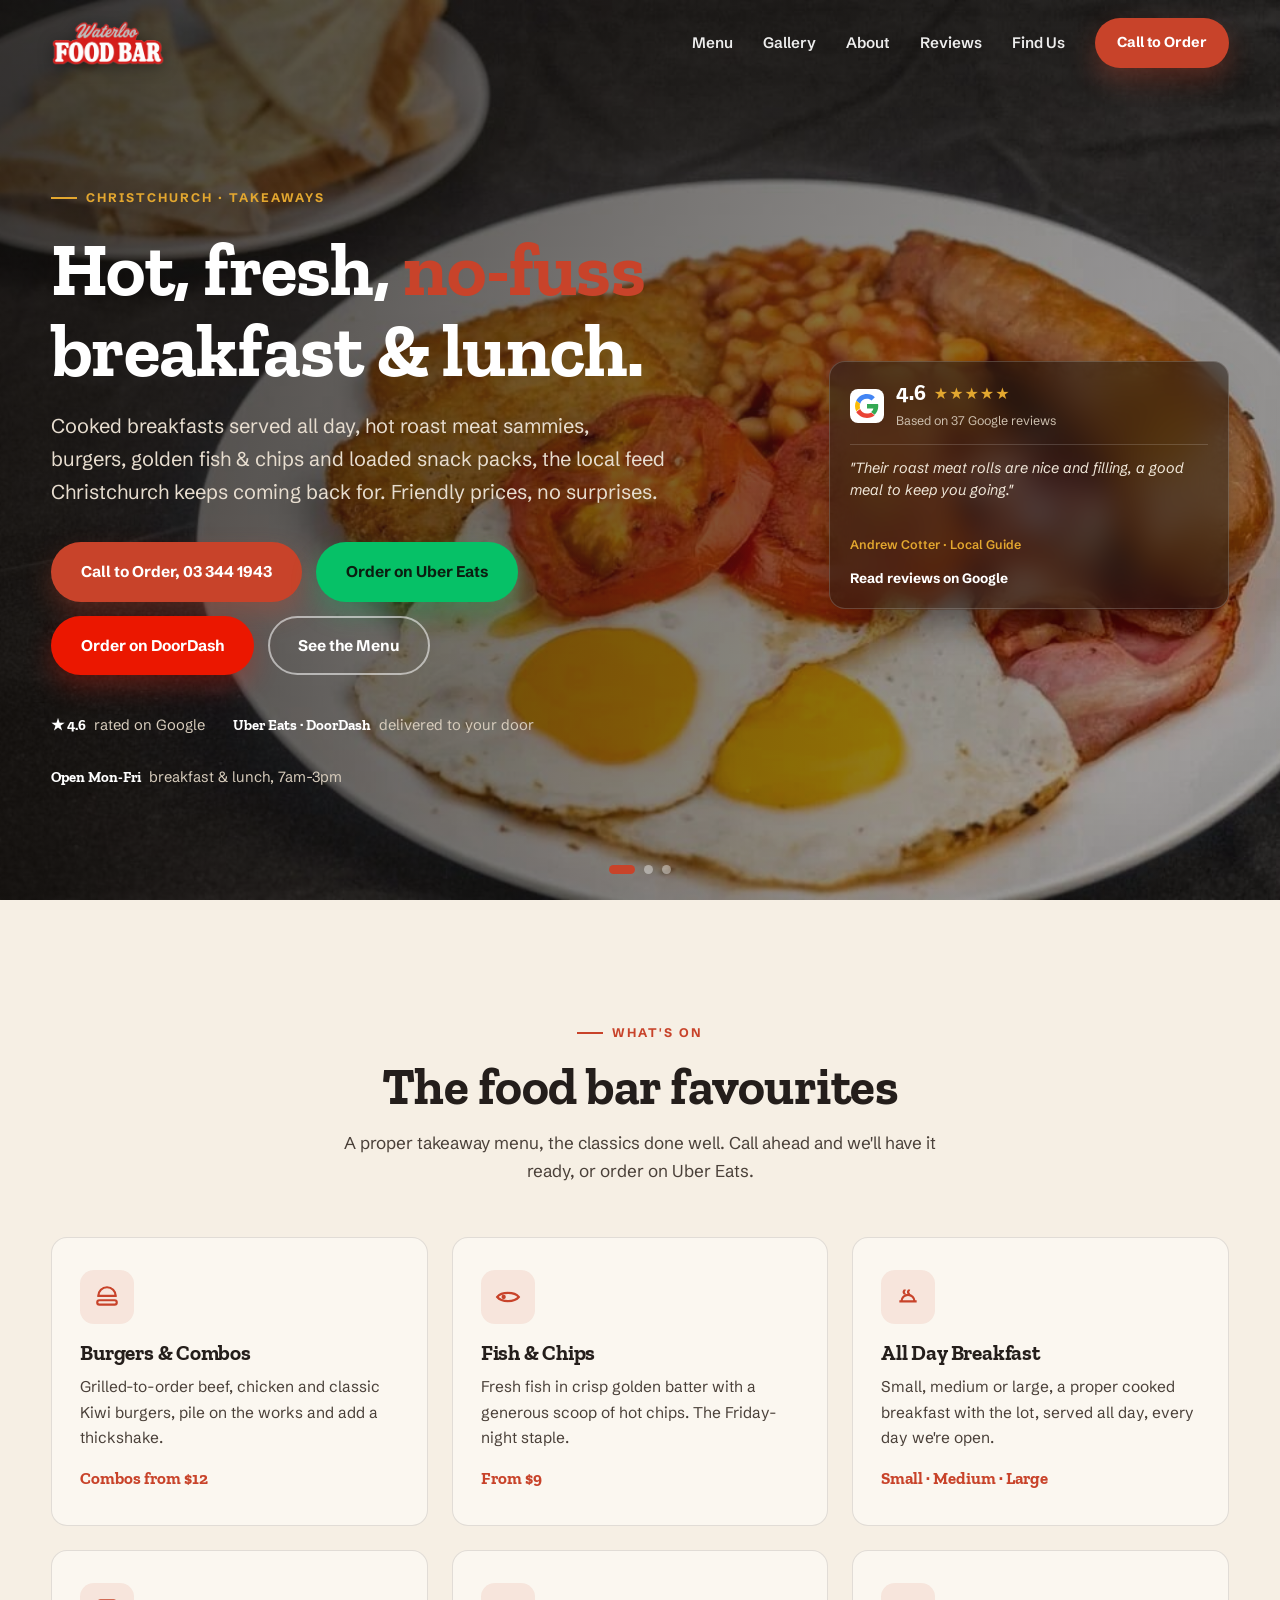
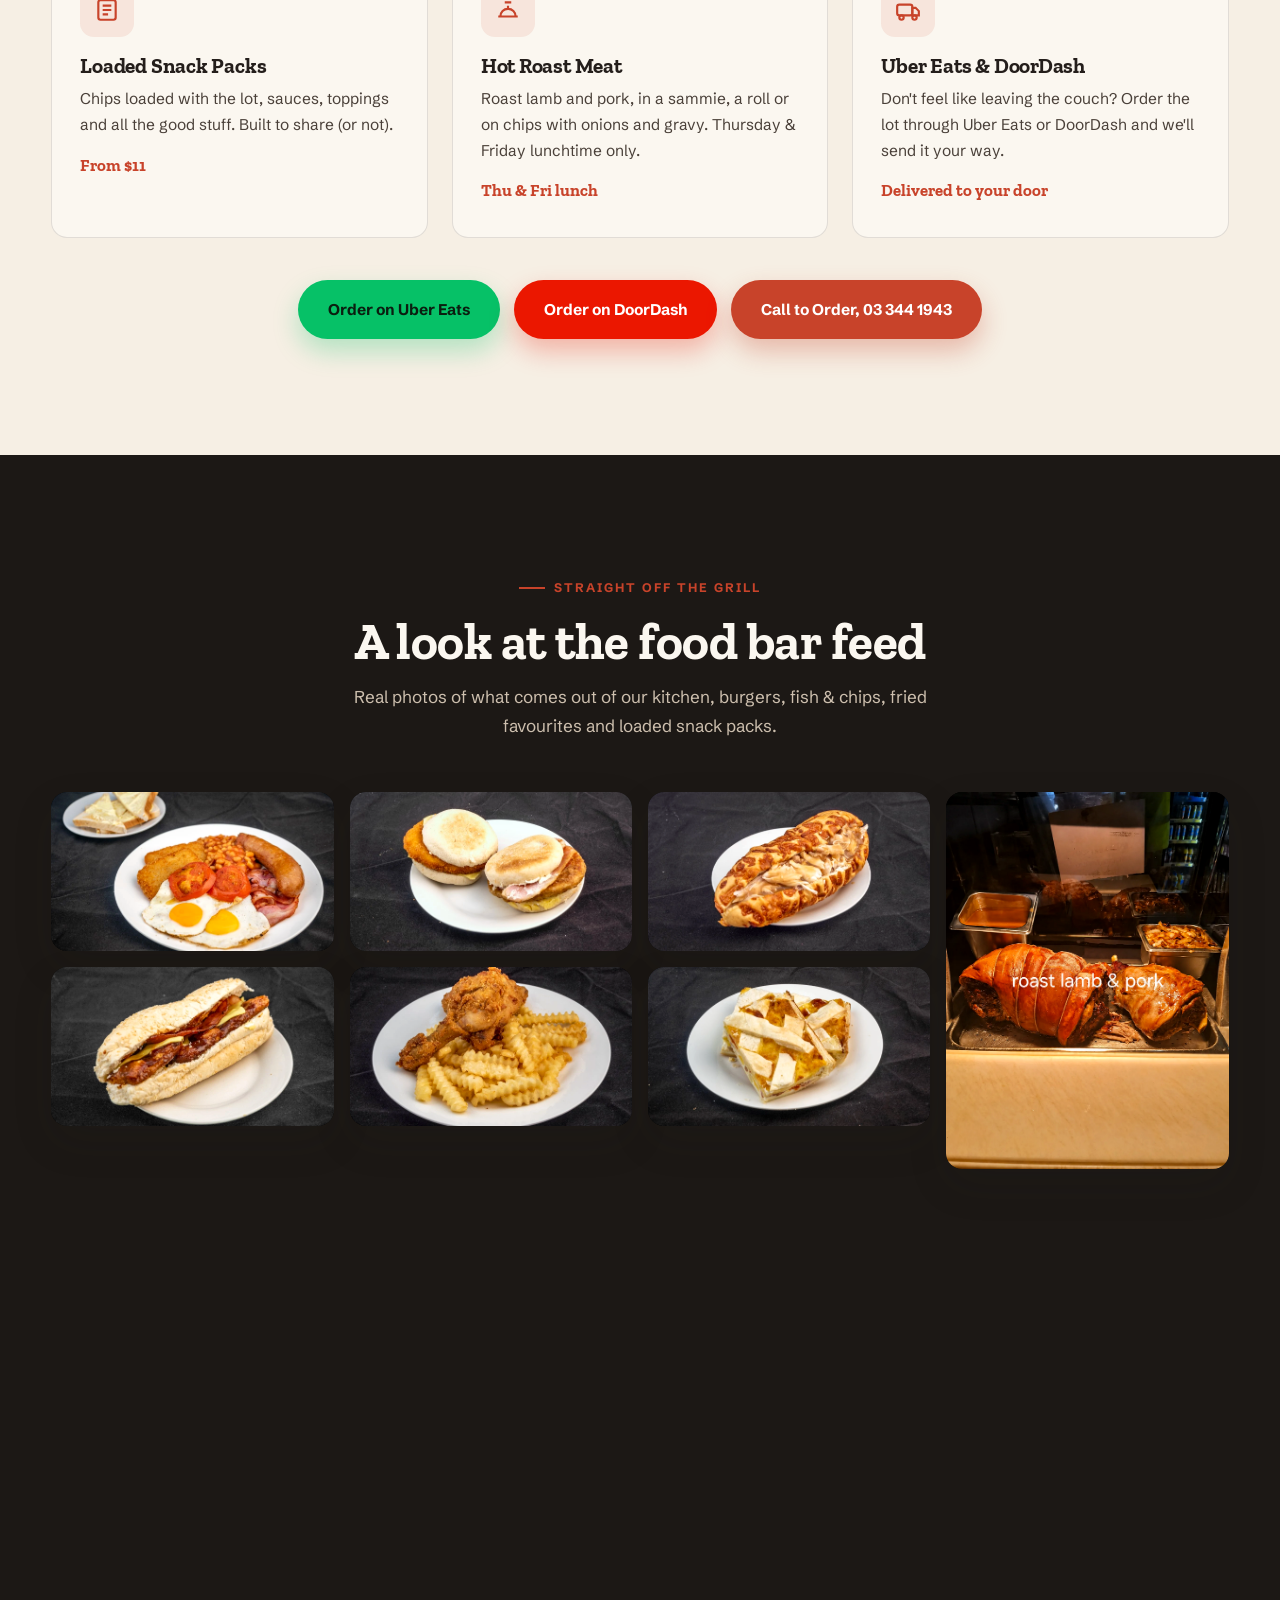
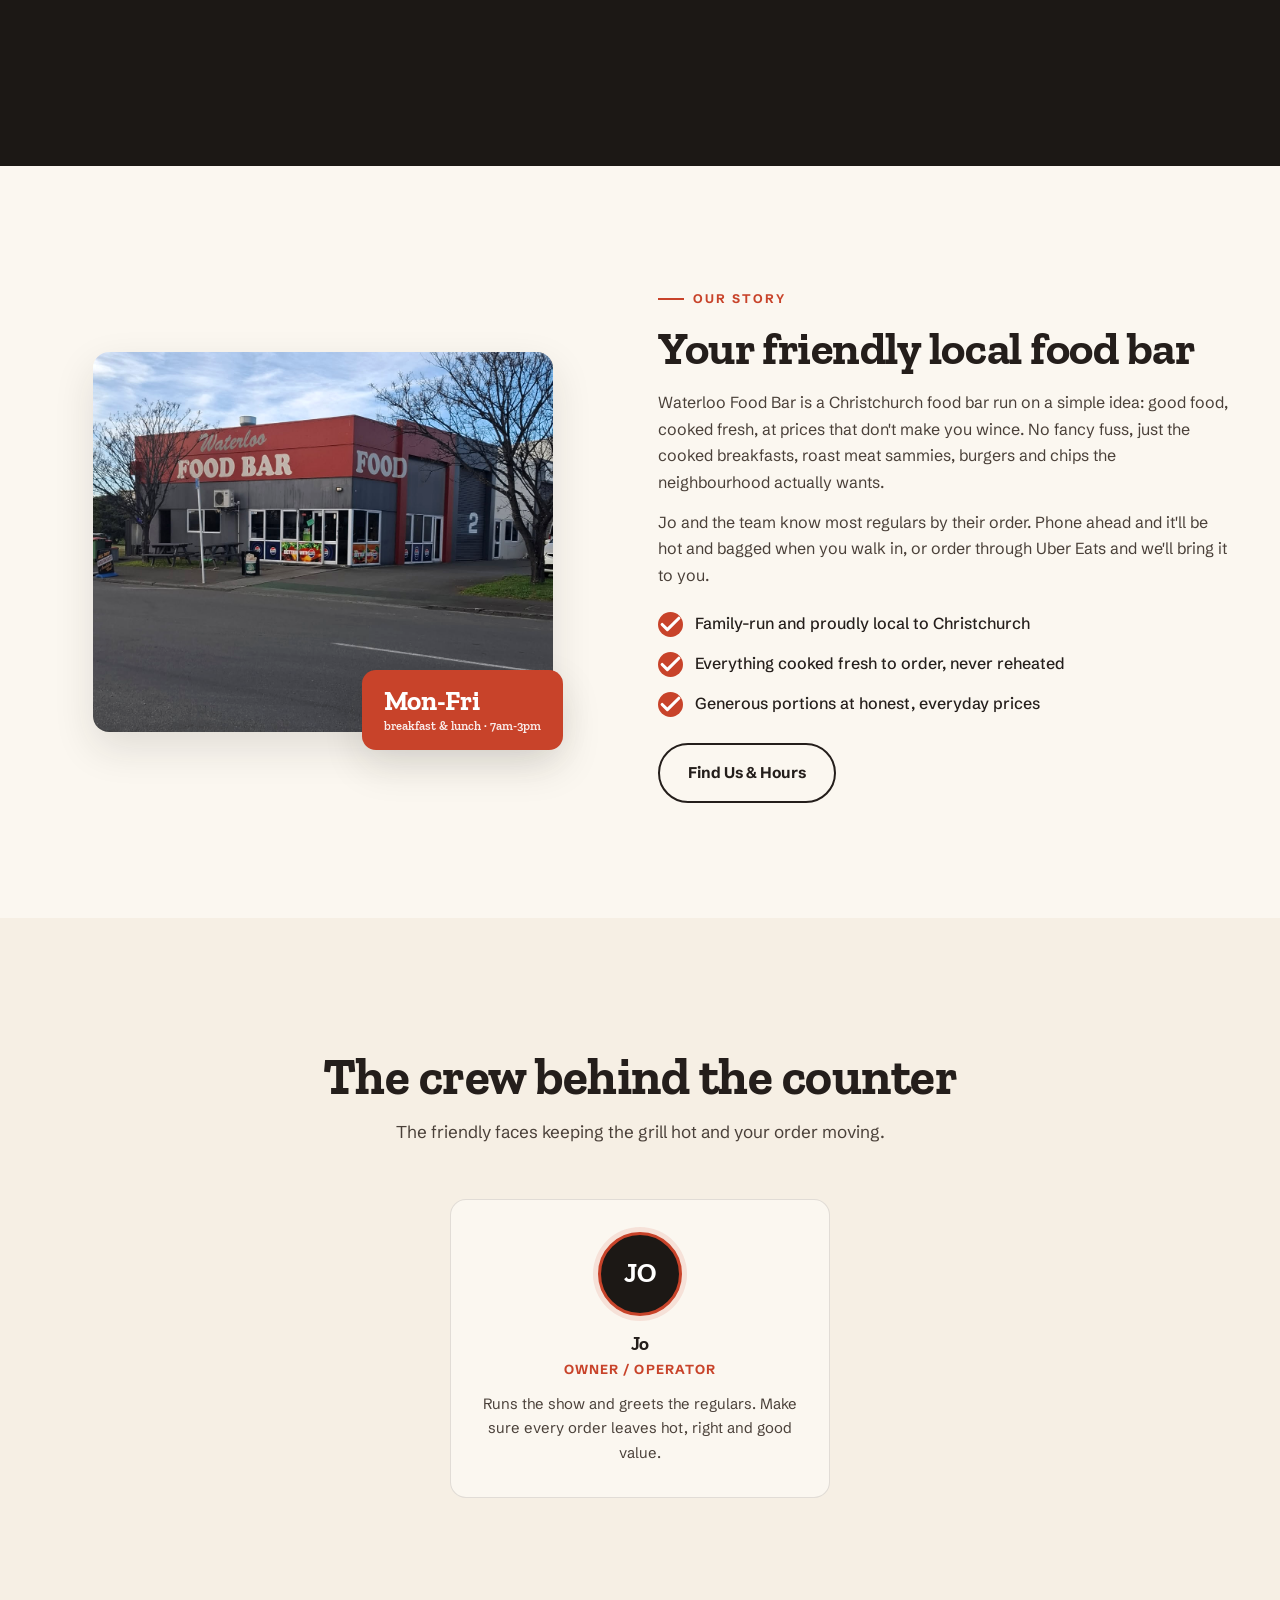
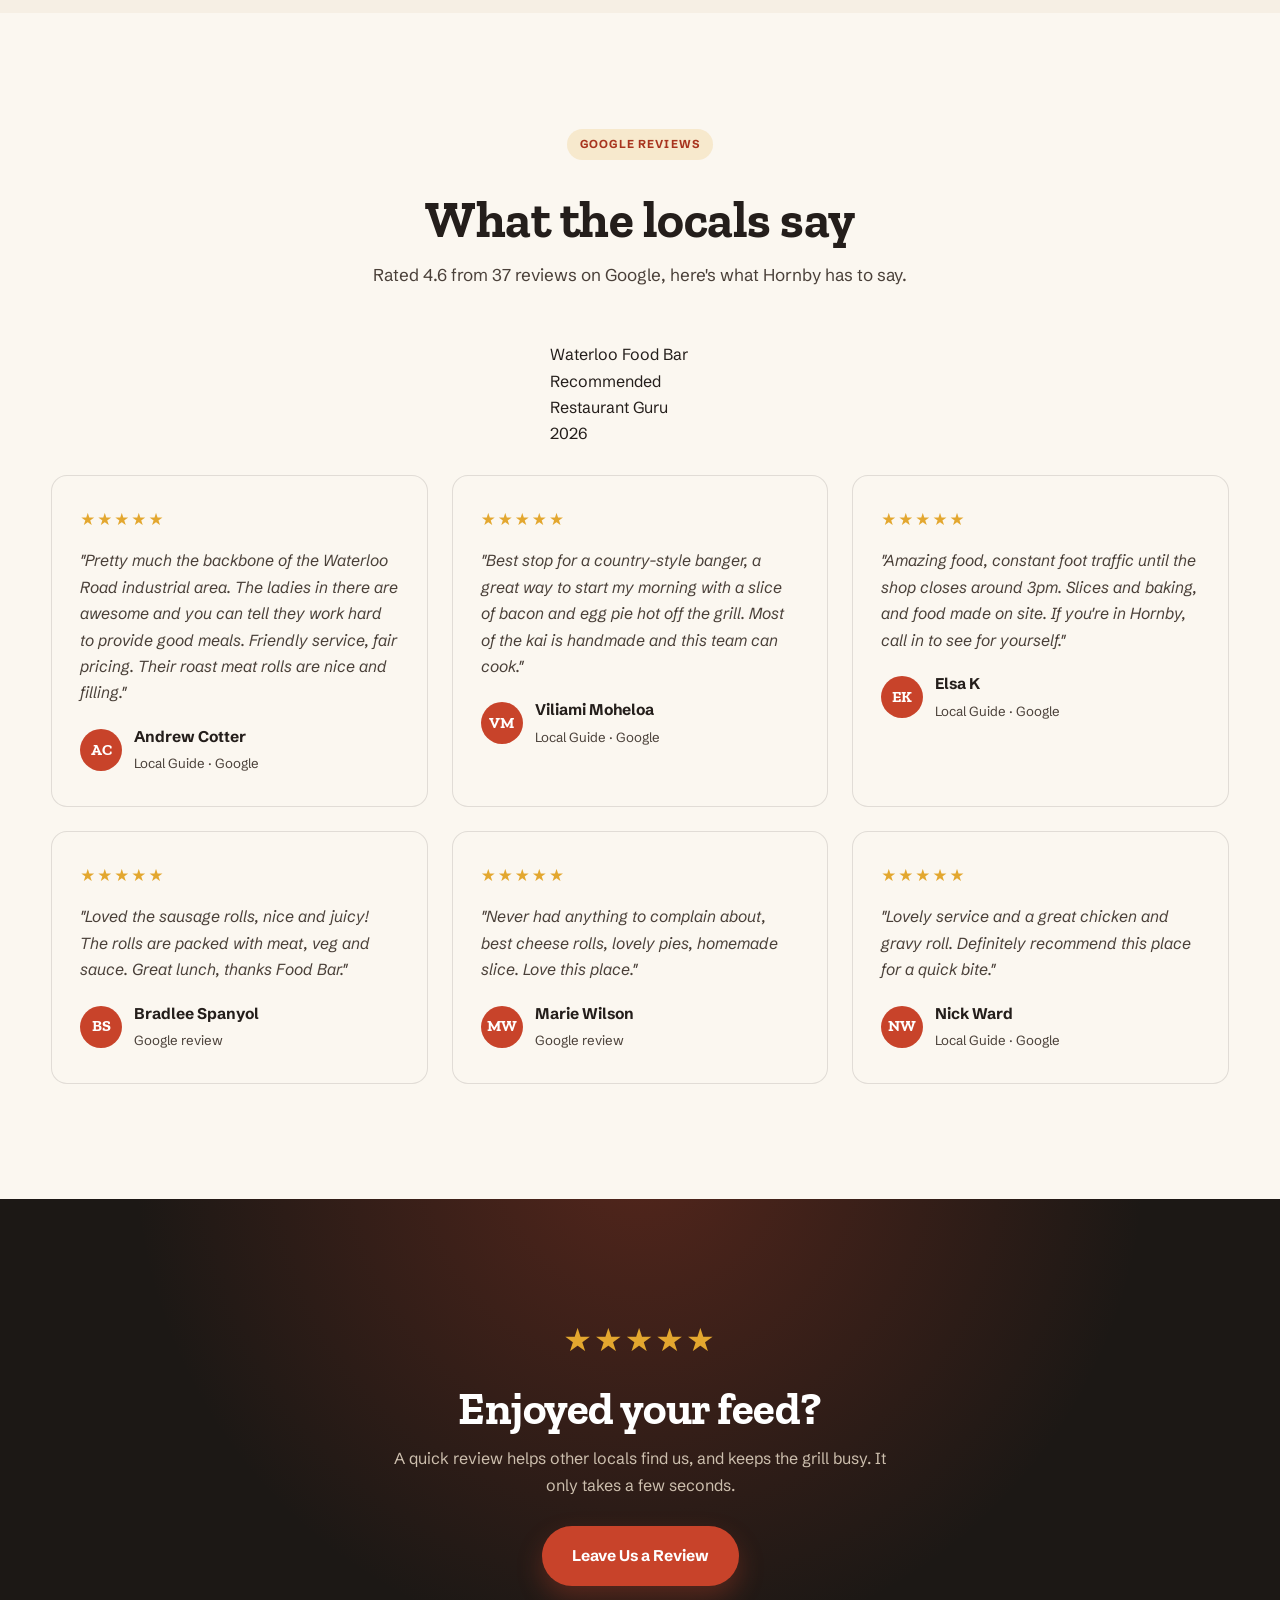
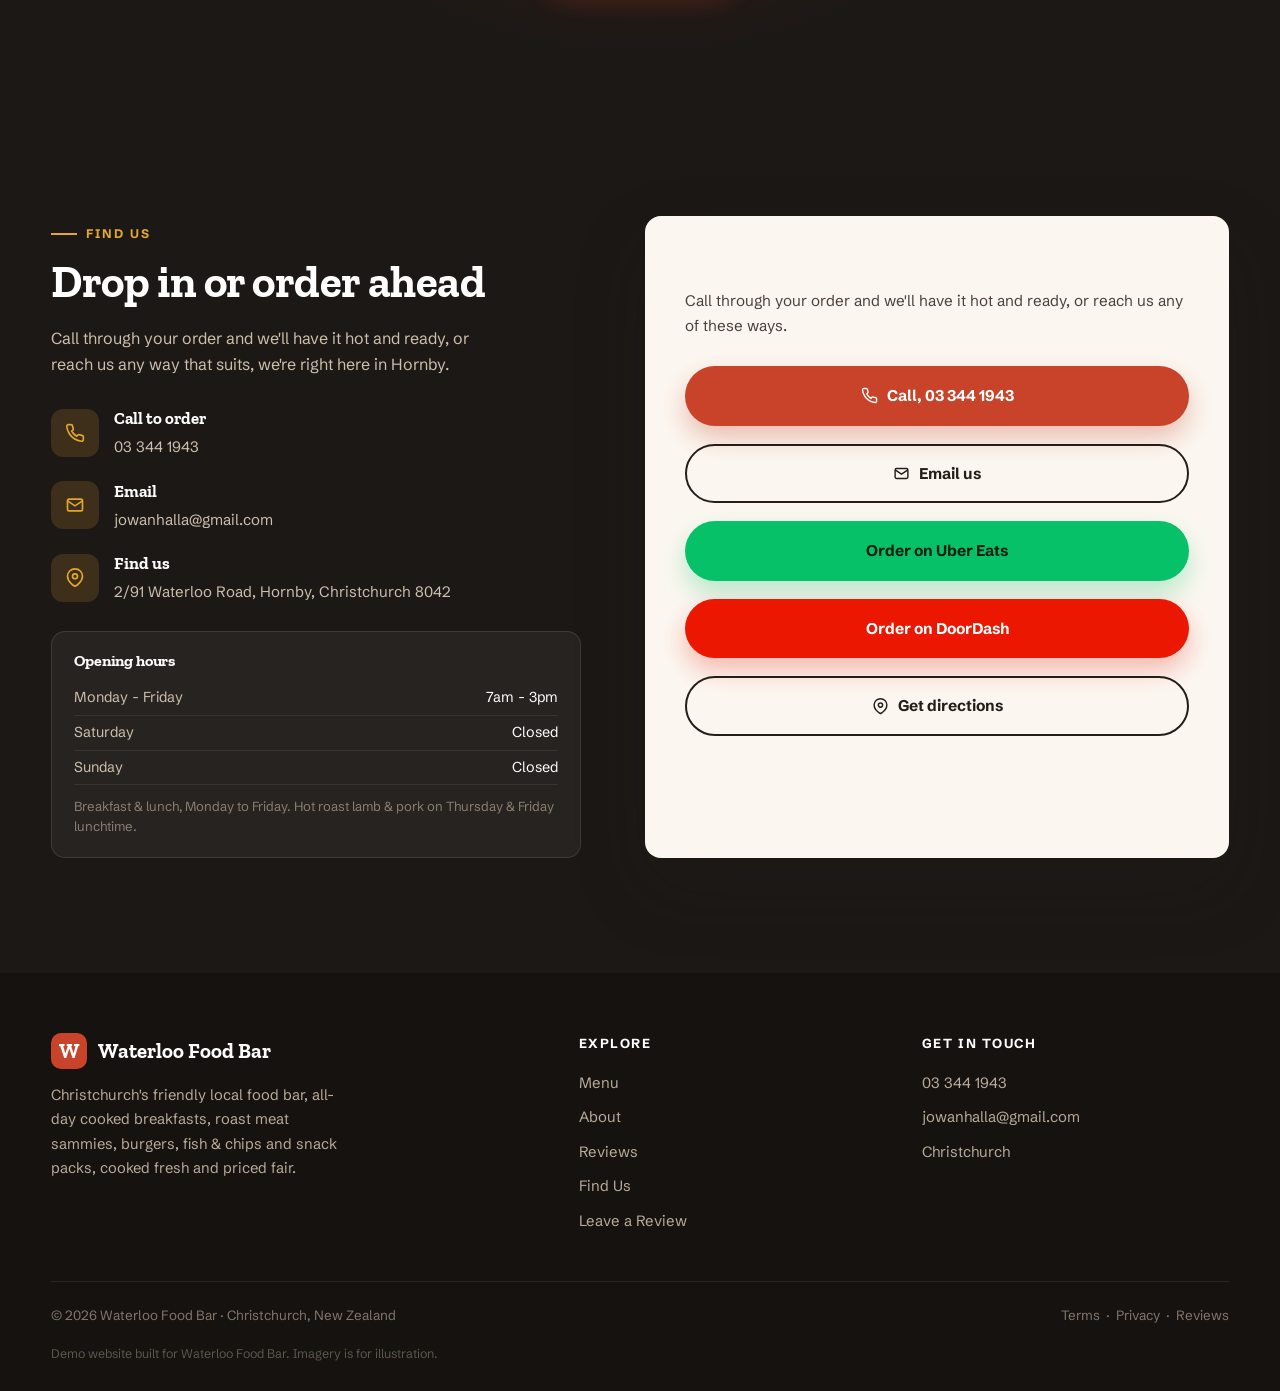
==== commit 9028a4c2: "Reviews: add the Restaurant Guru 2026 Recommended badge between the intro and the review cards Co-Au" ====
--- a/index.html
+++ b/index.html
@@ -225,6 +225,8 @@
       <h2>What the locals say</h2>
       <p>Rated 4.6 from 37 reviews on Google, here's what Hornby has to say.</p>
     </div>
+    <!-- Restaurant Guru award (official badge code) -->
+    <div id="waterloo-rg-award" style="width:180px;max-width:100%;margin:24px auto 28px;overflow:visible;"><style>#waterloo-rg-award #rg26-b-gold > * { box-sizing: content-box; }</style><link href="https://awards.infcdn.net/2026_new/r_gold.css" rel="stylesheet"/><div id="rg26-b-gold" class="rg26-rg-award-lang-en_US" onclick="if(event.target.nodeName.toLowerCase() != 'a') {window.open(this.querySelector('.rg26-b-gold_r-link').href);return 0;}"> <a href="https://restaurantguru.com/Waterloo-Food-Bar-Christchurch" class="rg26-b-gold_r-link" target="_blank" rel="noopener">Waterloo Food Bar</a> <p class="rg26-b-gold_center">Recommended</p> <a href="https://restaurantguru.com" class="rg26-b-gold__link" target="_blank" rel="noopener">Restaurant Guru</a> <p class="rg26-b-gold_year">2026</p></div></div>
     <div class="rev-grid">
       <article class="rev-card reveal">
         <div class="stars">★★★★★</div>
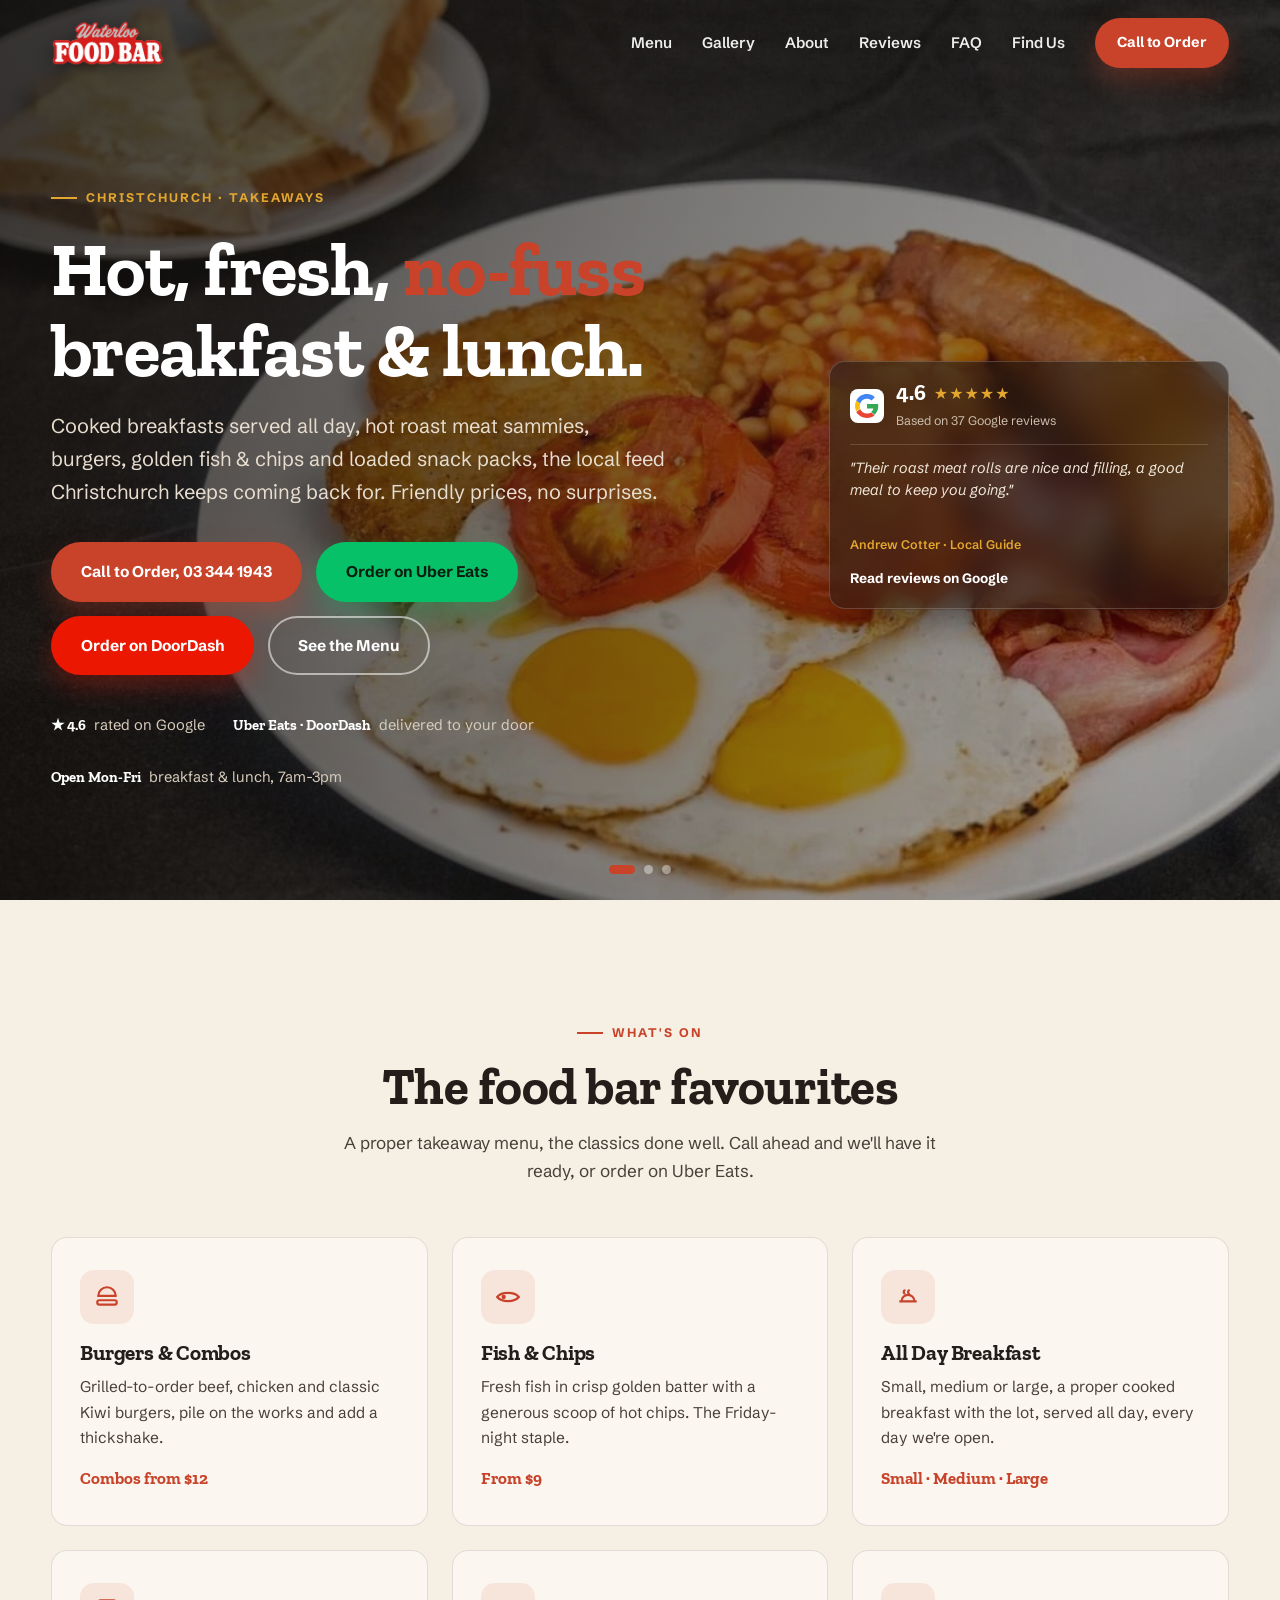
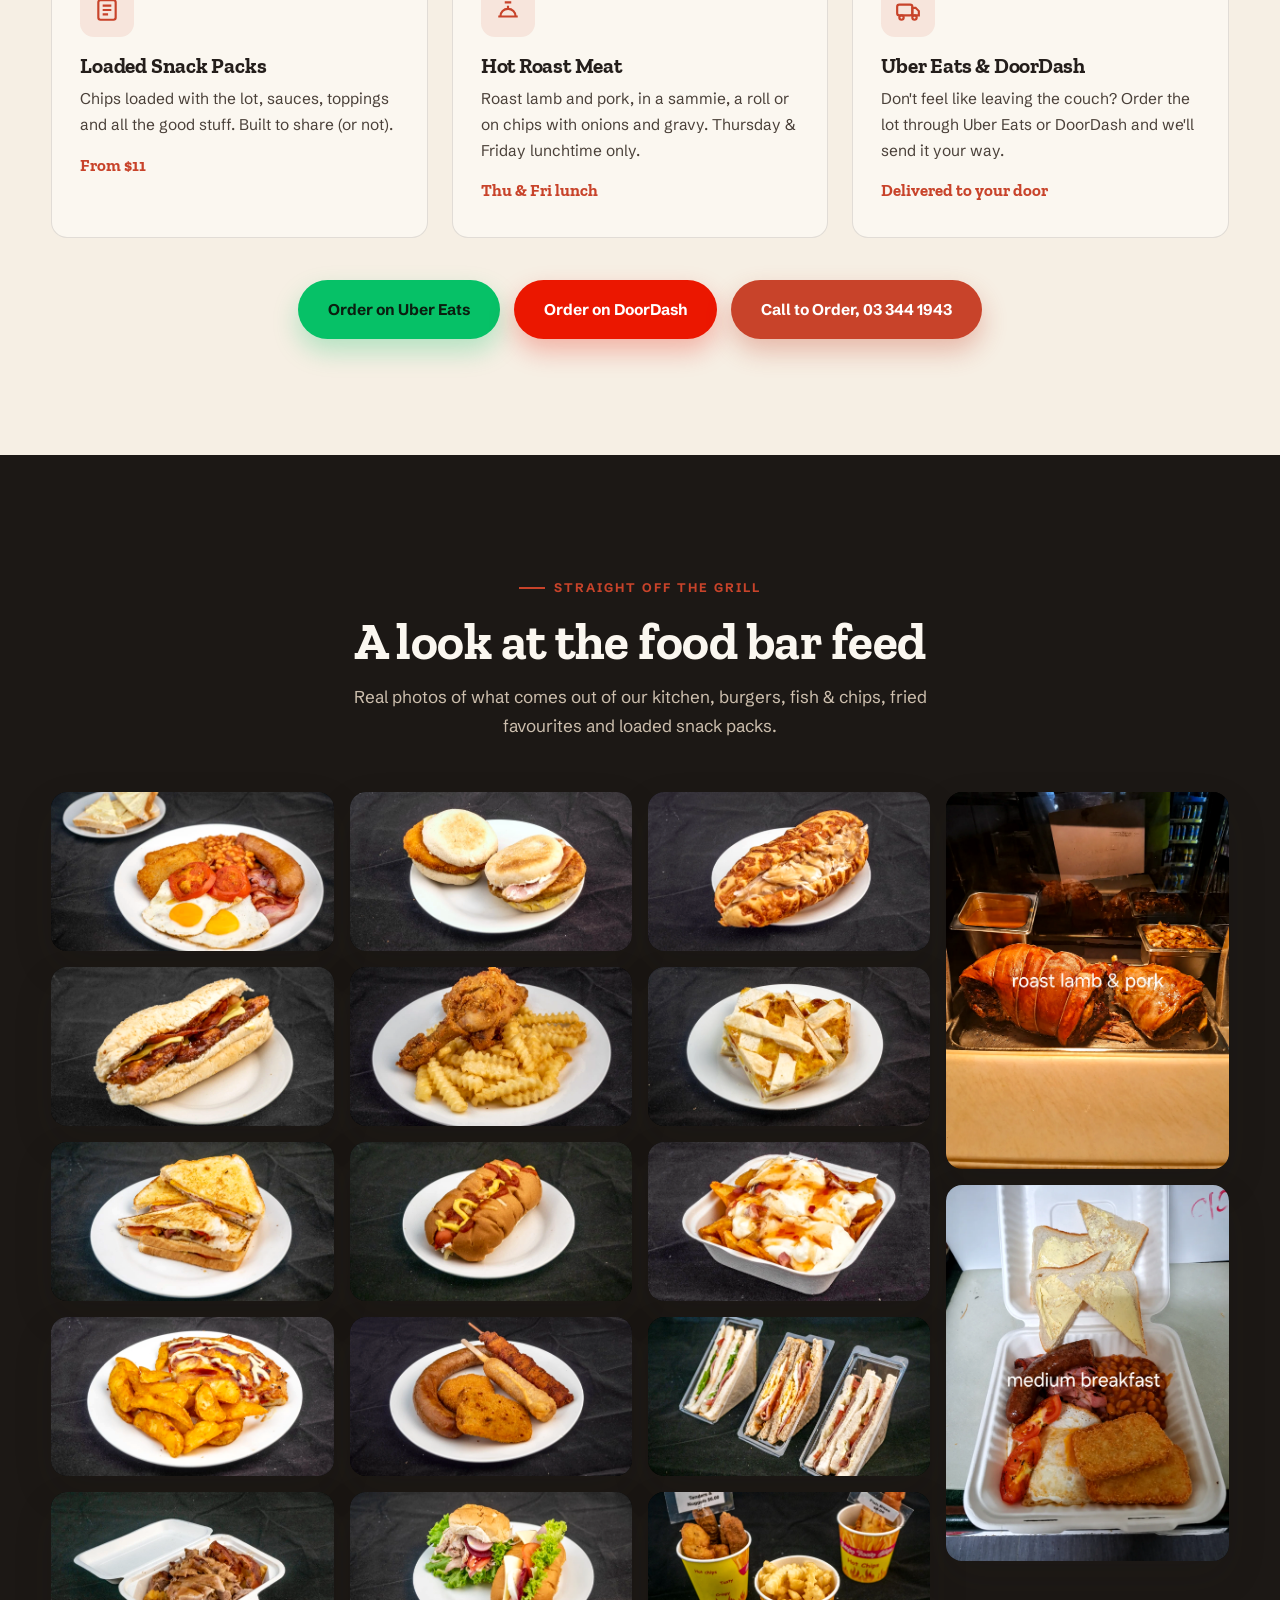
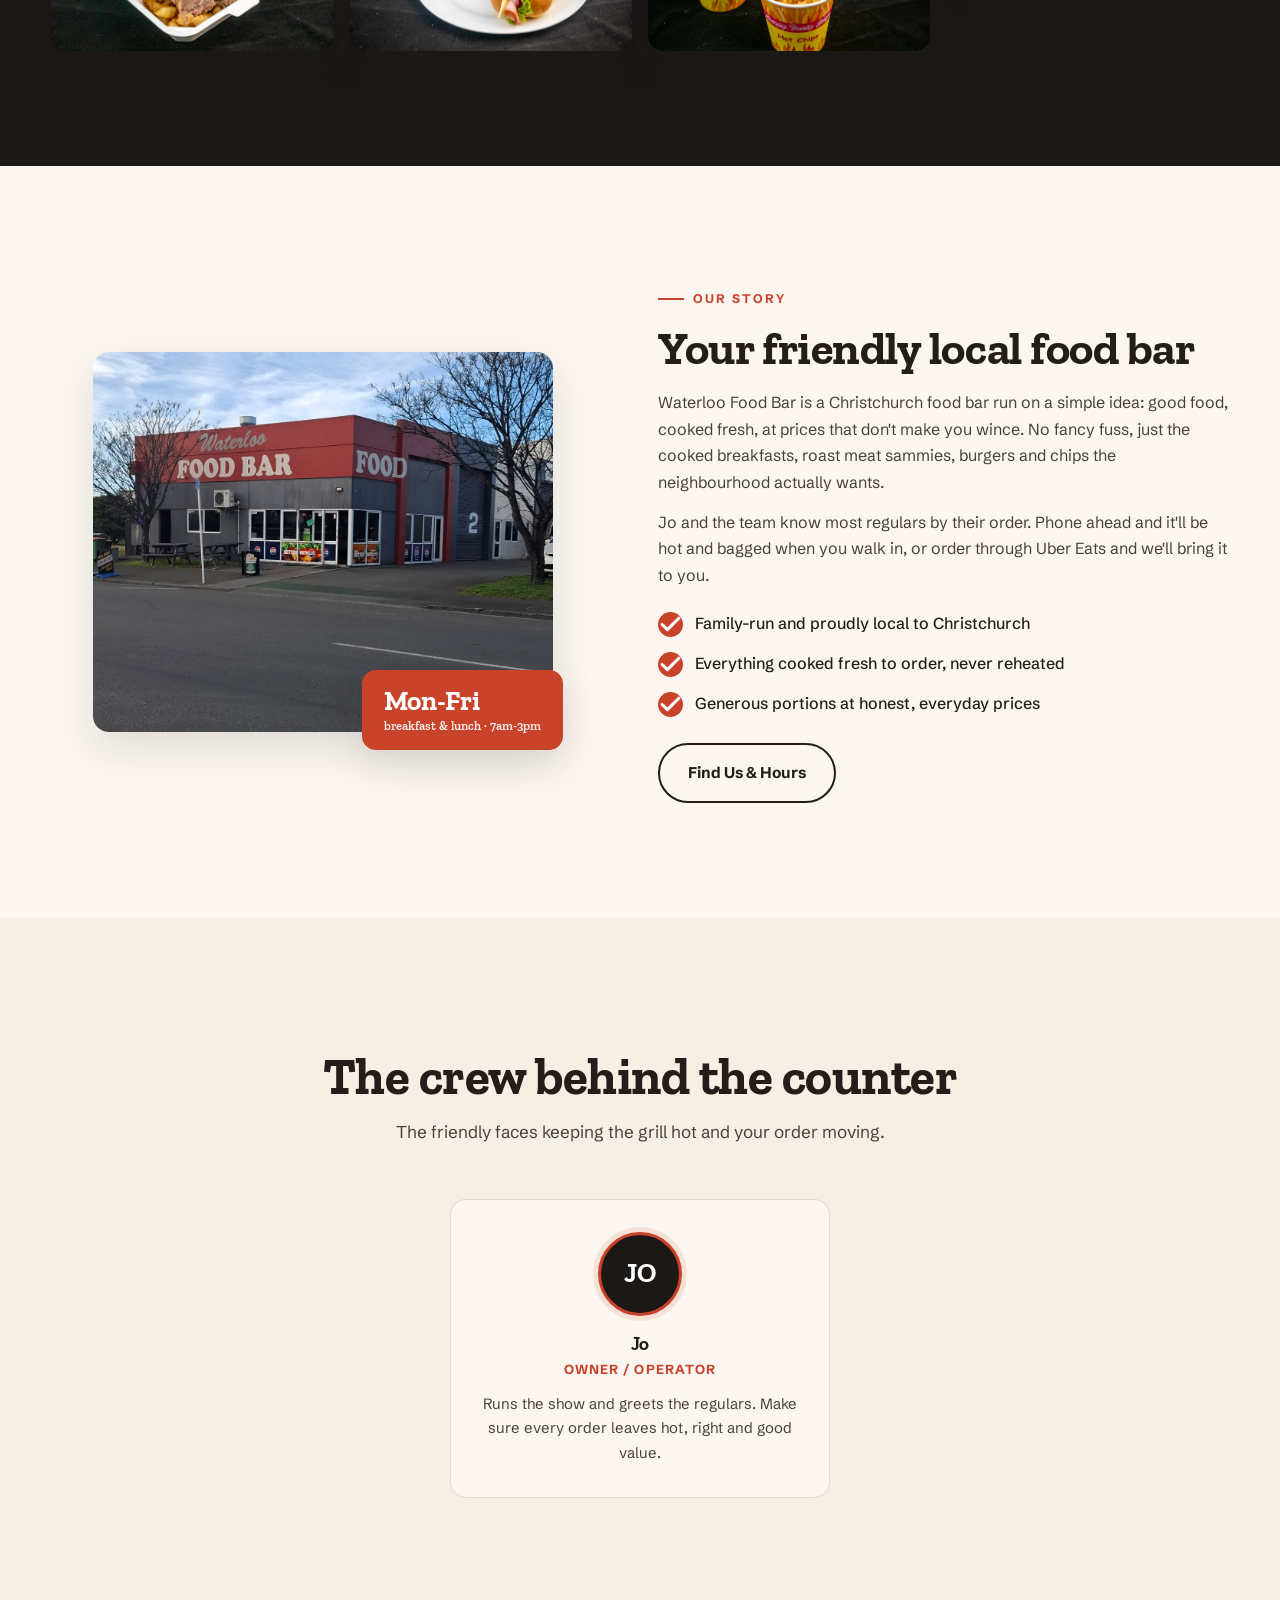
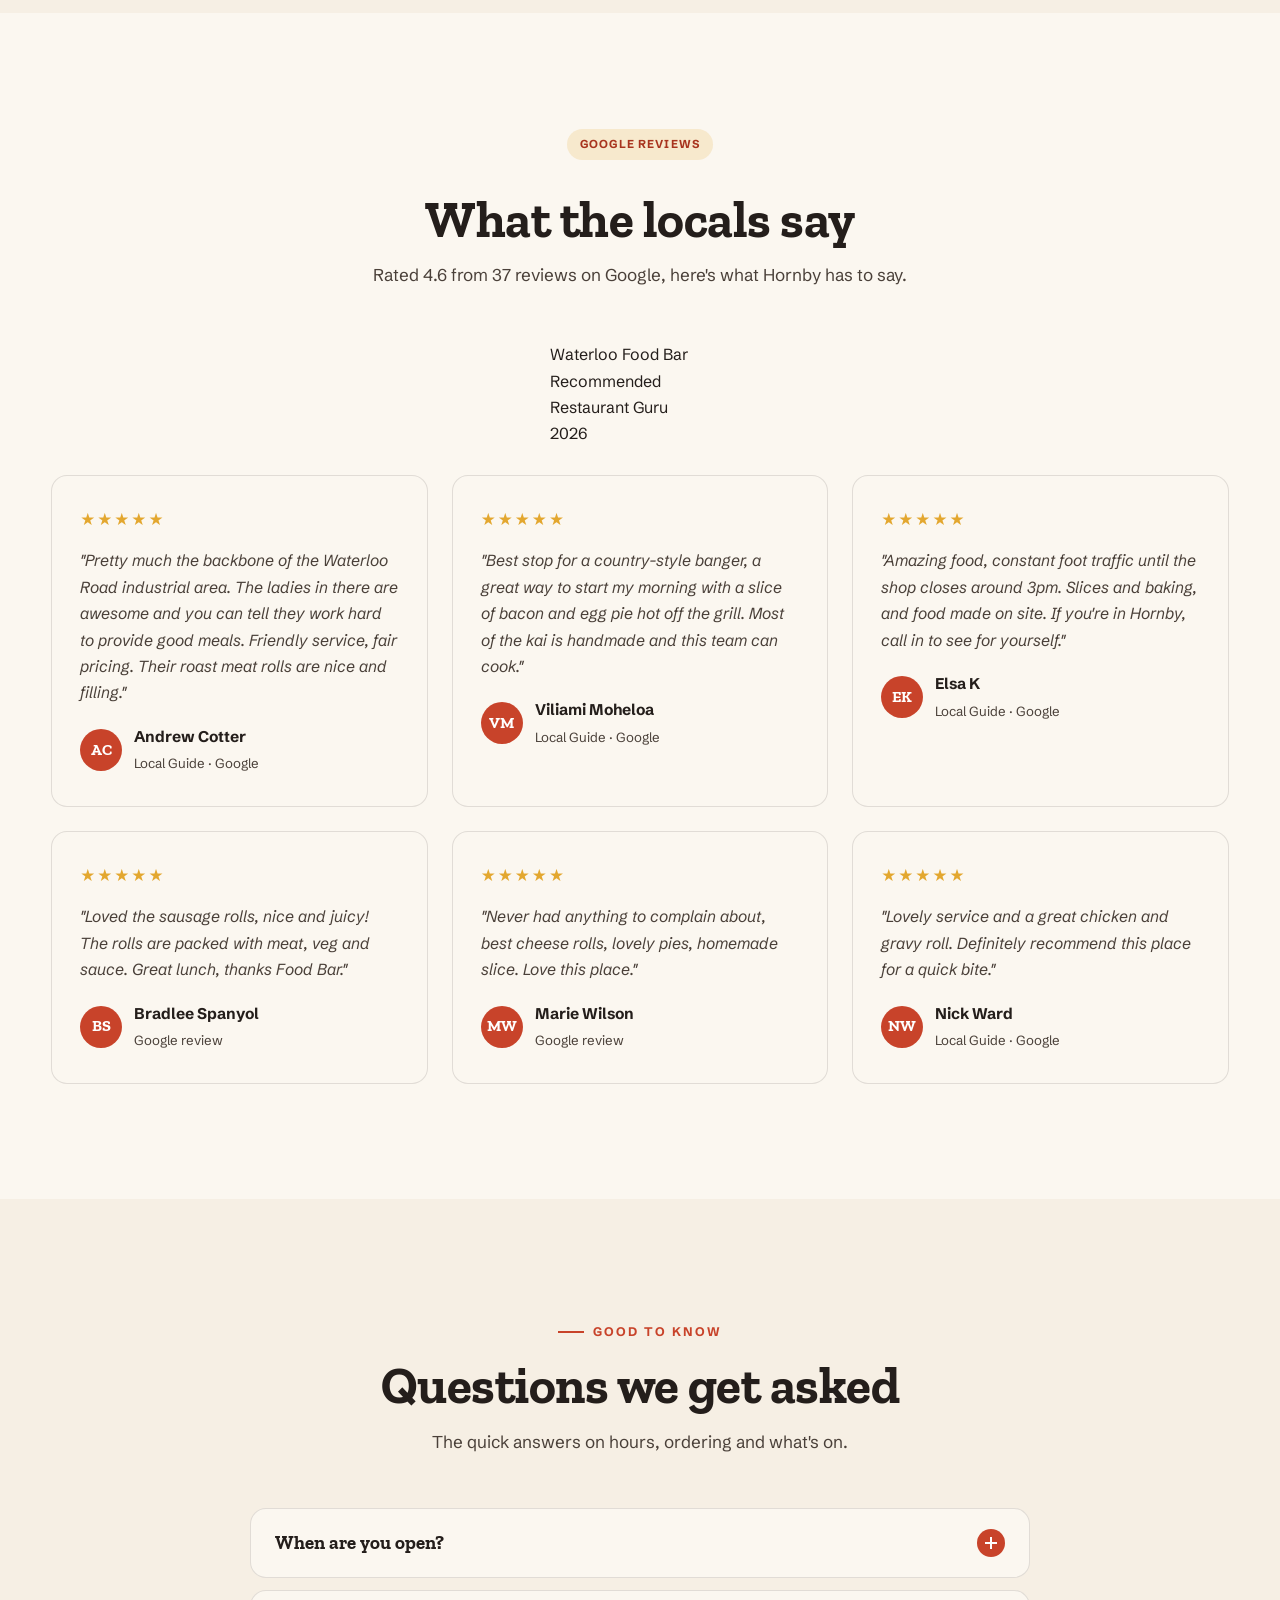
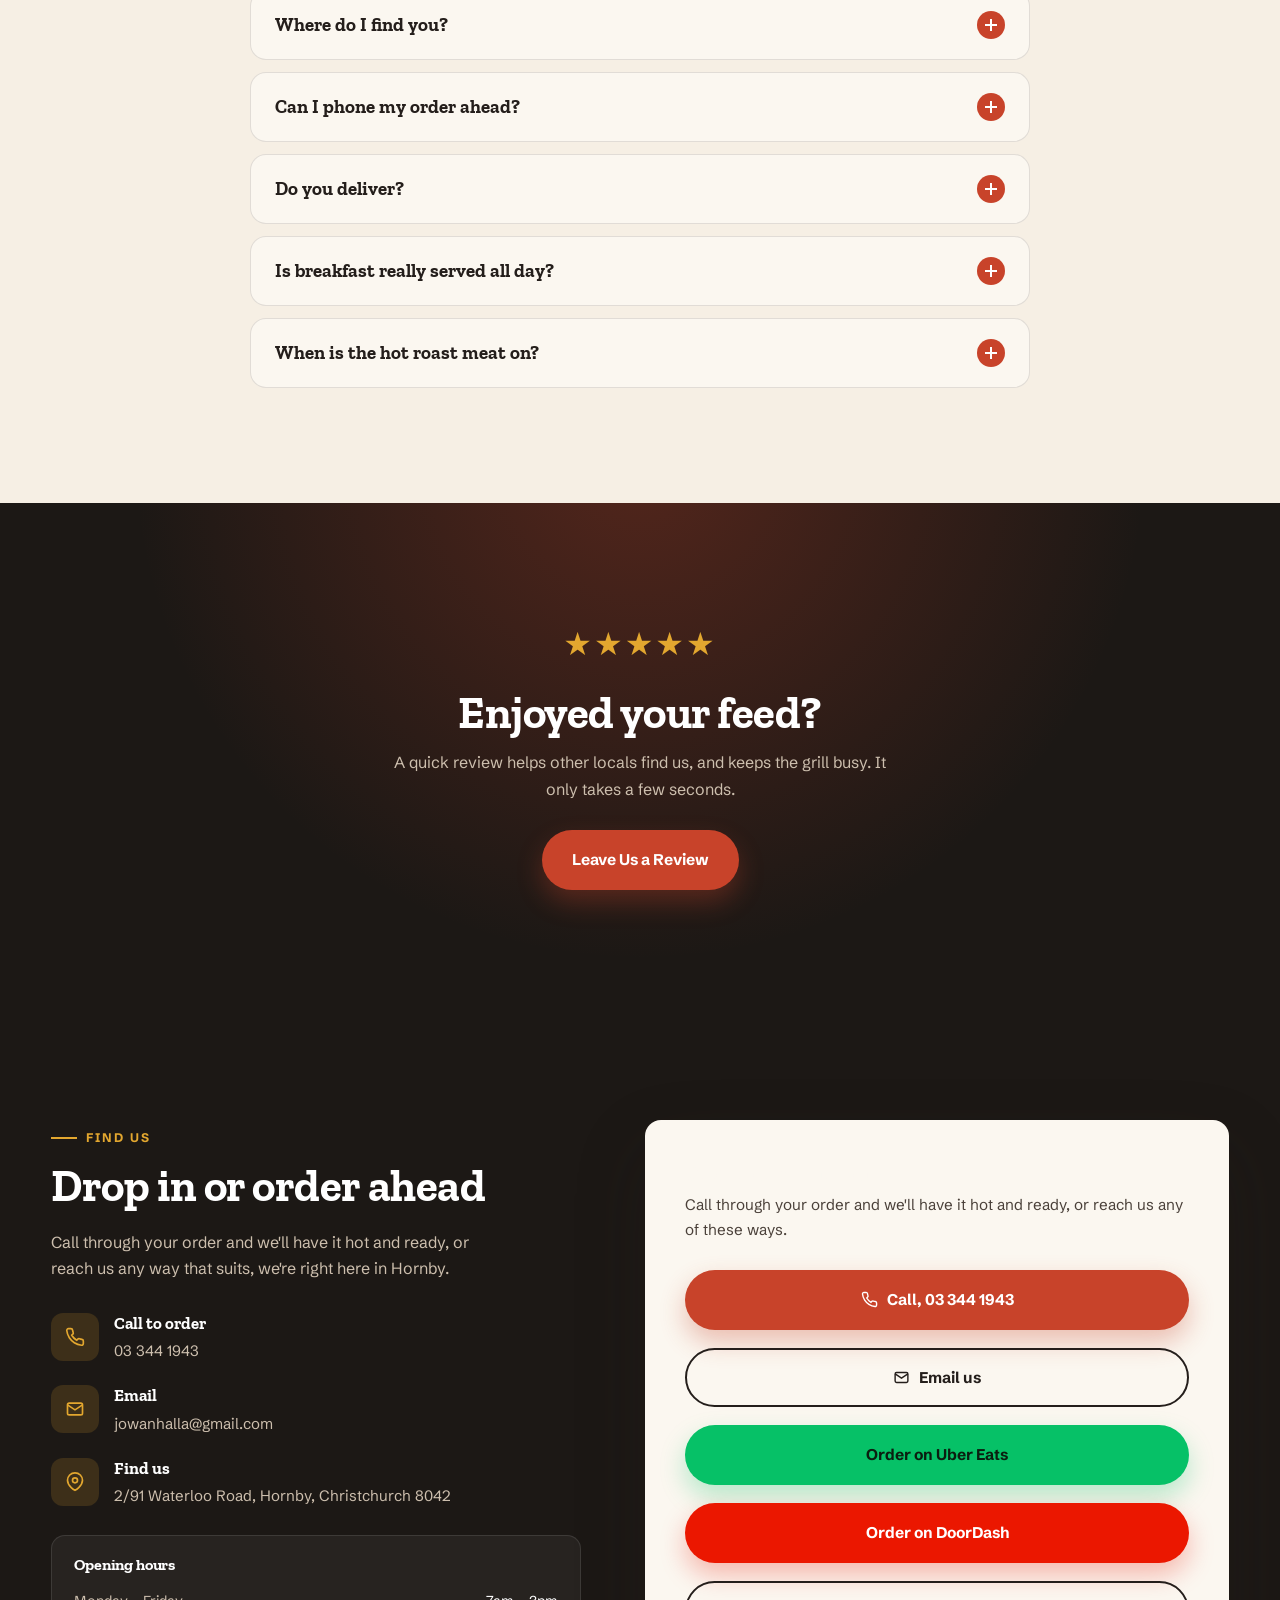
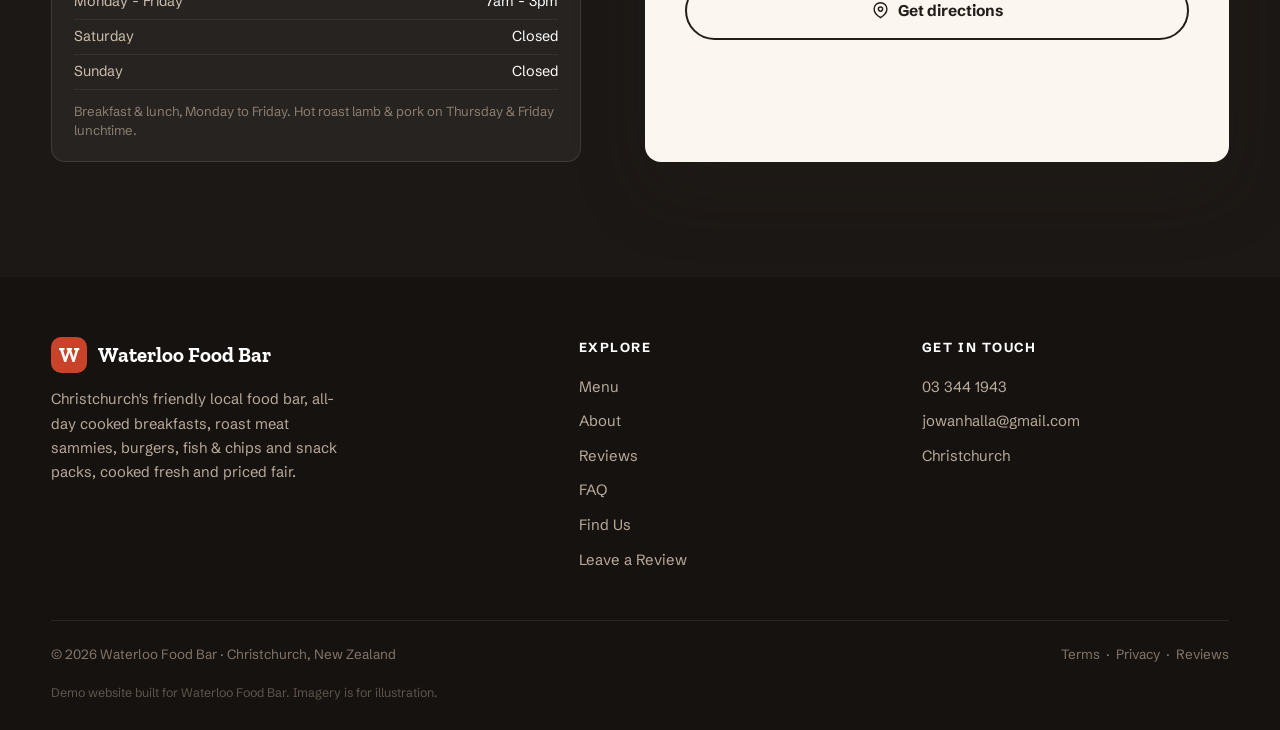
==== commit 6a0af0ee: "Add an FAQ section (hours, address, phone orders, delivery, all-day breakfast, roast days) with FAQ " ====
--- a/index.html
+++ b/index.html
@@ -18,6 +18,7 @@
 <link rel="preconnect" href="https://fonts.gstatic.com" crossorigin>
 <link href="https://fonts.googleapis.com/css2?family=Zilla+Slab:wght@500;600;700&family=Schibsted+Grotesk:wght@400;500;600;700&display=swap" rel="stylesheet">
 <link rel="stylesheet" href="styles.css">
+<script type="application/ld+json">{"@context": "https://schema.org", "@type": "FAQPage", "mainEntity": [{"@type": "Question", "name": "When are you open?", "acceptedAnswer": {"@type": "Answer", "text": "Monday to Friday, 7am to 3pm, for breakfast and lunch. We're closed on Saturday and Sunday."}}, {"@type": "Question", "name": "Where do I find you?", "acceptedAnswer": {"@type": "Answer", "text": "We're at 2/91 Waterloo Road, Hornby, Christchurch 8042."}}, {"@type": "Question", "name": "Can I phone my order ahead?", "acceptedAnswer": {"@type": "Answer", "text": "Yes. Call 03 344 1943 and we'll have it hot and bagged when you walk in."}}, {"@type": "Question", "name": "Do you deliver?", "acceptedAnswer": {"@type": "Answer", "text": "Yes, through Uber Eats and DoorDash. Order in either app and it's sent to your door."}}, {"@type": "Question", "name": "Is breakfast really served all day?", "acceptedAnswer": {"@type": "Answer", "text": "Yes. Cooked breakfasts come in small, medium or large, and you can order one any time we're open."}}, {"@type": "Question", "name": "When is the hot roast meat on?", "acceptedAnswer": {"@type": "Answer", "text": "Thursday and Friday lunchtime only. It's roast lamb and pork, in a sammie, a roll or on chips with onions and gravy."}}]}</script>
 </head>
 <body>
 
@@ -38,6 +39,7 @@
       <a class="link" href="#gallery">Gallery</a>
       <a class="link" href="#about">About</a>
       <a class="link" href="#reviews">Reviews</a>
+      <a class="link" href="#faq">FAQ</a>
       <a class="link" href="#contact">Find Us</a>
       <a class="btn btn-primary nav-cta" href="tel:+6433441943">Call to Order</a>
     </nav>
@@ -262,6 +264,43 @@
   </div>
 </section>
 
+<!-- FAQ -->
+<section class="section bg-bone" id="faq">
+  <div class="wrap">
+    <div class="sec-head center reveal">
+      <span class="eyebrow">Good to know</span>
+      <h2>Questions we get asked</h2>
+      <p>The quick answers on hours, ordering and what's on.</p>
+    </div>
+    <div class="faq-list reveal">
+      <details class="faq-item">
+        <summary>When are you open?<span class="faq-ic" aria-hidden="true"></span></summary>
+        <p>Monday to Friday, 7am to 3pm, for breakfast and lunch. We're closed on Saturday and Sunday.</p>
+      </details>
+      <details class="faq-item">
+        <summary>Where do I find you?<span class="faq-ic" aria-hidden="true"></span></summary>
+        <p>We're at 2/91 Waterloo Road, Hornby, Christchurch 8042. <a href="https://www.google.com/maps/dir/?api=1&amp;destination=Waterloo+Food+Bar+2%2F91+Waterloo+Road+Hornby+Christchurch" target="_blank" rel="noopener">Get directions</a>.</p>
+      </details>
+      <details class="faq-item">
+        <summary>Can I phone my order ahead?<span class="faq-ic" aria-hidden="true"></span></summary>
+        <p>Yes. Call <a href="tel:+6433441943">03 344 1943</a> and we'll have it hot and bagged when you walk in.</p>
+      </details>
+      <details class="faq-item">
+        <summary>Do you deliver?<span class="faq-ic" aria-hidden="true"></span></summary>
+        <p>Yes, through Uber Eats and DoorDash. Order in either app and it's sent to your door.</p>
+      </details>
+      <details class="faq-item">
+        <summary>Is breakfast really served all day?<span class="faq-ic" aria-hidden="true"></span></summary>
+        <p>Yes. Cooked breakfasts come in small, medium or large, and you can order one any time we're open.</p>
+      </details>
+      <details class="faq-item">
+        <summary>When is the hot roast meat on?<span class="faq-ic" aria-hidden="true"></span></summary>
+        <p>Thursday and Friday lunchtime only. It's roast lamb and pork, in a sammie, a roll or on chips with onions and gravy.</p>
+      </details>
+    </div>
+  </div>
+</section>
+
 <!-- Review funnel banner -->
 <section class="section funnel">
   <div class="wrap">
@@ -327,6 +366,7 @@
         <a href="#menu">Menu</a>
         <a href="#about">About</a>
         <a href="#reviews">Reviews</a>
+        <a href="#faq">FAQ</a>
         <a href="#contact">Find Us</a>
         <a href="review.html">Leave a Review</a>
       </div>
--- a/styles.css
+++ b/styles.css
@@ -415,3 +415,19 @@
 /* Contact action buttons (replaces form) */
 .contact-actions { display: flex; flex-direction: column; gap: 12px; margin-top: 8px; }
 .contact-actions .btn { width: 100%; justify-content: center; }
+
+/* FAQ */
+.faq-list { max-width: 780px; margin-inline: auto; display: grid; gap: 12px; }
+.faq-item { background: var(--cream); border: 1px solid var(--line); border-radius: var(--card-radius); transition: box-shadow .3s ease; }
+.faq-item[open] { box-shadow: var(--shadow-sm); }
+.faq-item summary { list-style: none; cursor: pointer; display: flex; align-items: center; justify-content: space-between; gap: 18px; padding: 20px 24px; font-family: 'Zilla Slab', Georgia, serif; font-weight: 700; font-size: 1.18rem; line-height: 1.25; color: var(--ink); }
+.faq-item summary::-webkit-details-marker { display: none; }
+.faq-item summary:focus-visible { outline: 2px solid var(--paprika); outline-offset: 3px; border-radius: var(--card-radius); }
+.faq-ic { position: relative; flex: 0 0 28px; width: 28px; height: 28px; border-radius: 50%; background: var(--paprika); }
+.faq-ic::before, .faq-ic::after { content: ""; position: absolute; left: 50%; top: 50%; width: 12px; height: 2px; background: #fff; transform: translate(-50%, -50%); transition: transform .25s ease; }
+.faq-ic::after { transform: translate(-50%, -50%) rotate(90deg); }
+.faq-item[open] .faq-ic::after { transform: translate(-50%, -50%) rotate(0deg); }
+.faq-item p { padding: 0 24px 22px; color: var(--ink-soft); max-width: 62ch; }
+.faq-item p a { color: var(--paprika-dark); font-weight: 600; text-decoration: underline; text-underline-offset: 3px; }
+@media (max-width: 620px) { .faq-item summary { padding: 16px 18px; font-size: 1.06rem; } .faq-item p { padding: 0 18px 18px; } }
+@media (prefers-reduced-motion: reduce) { .faq-ic::before, .faq-ic::after { transition: none; } }
